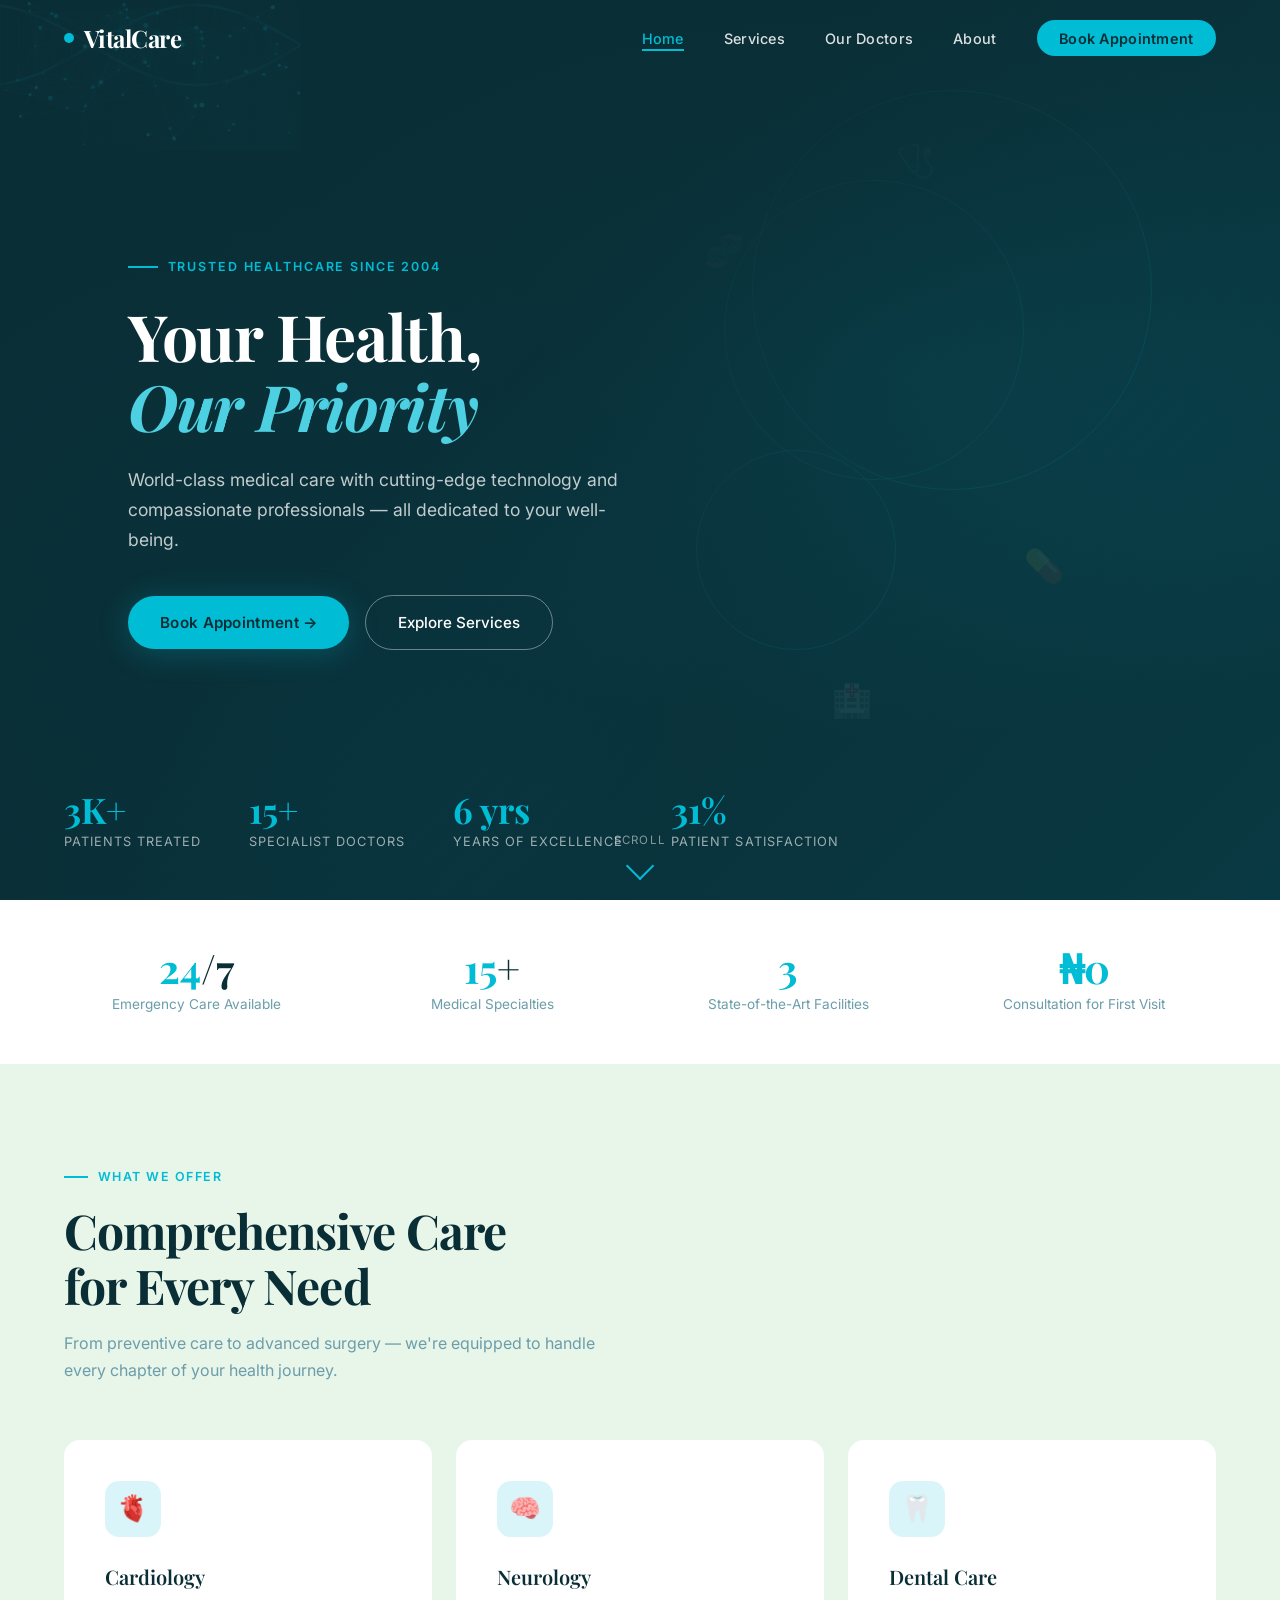
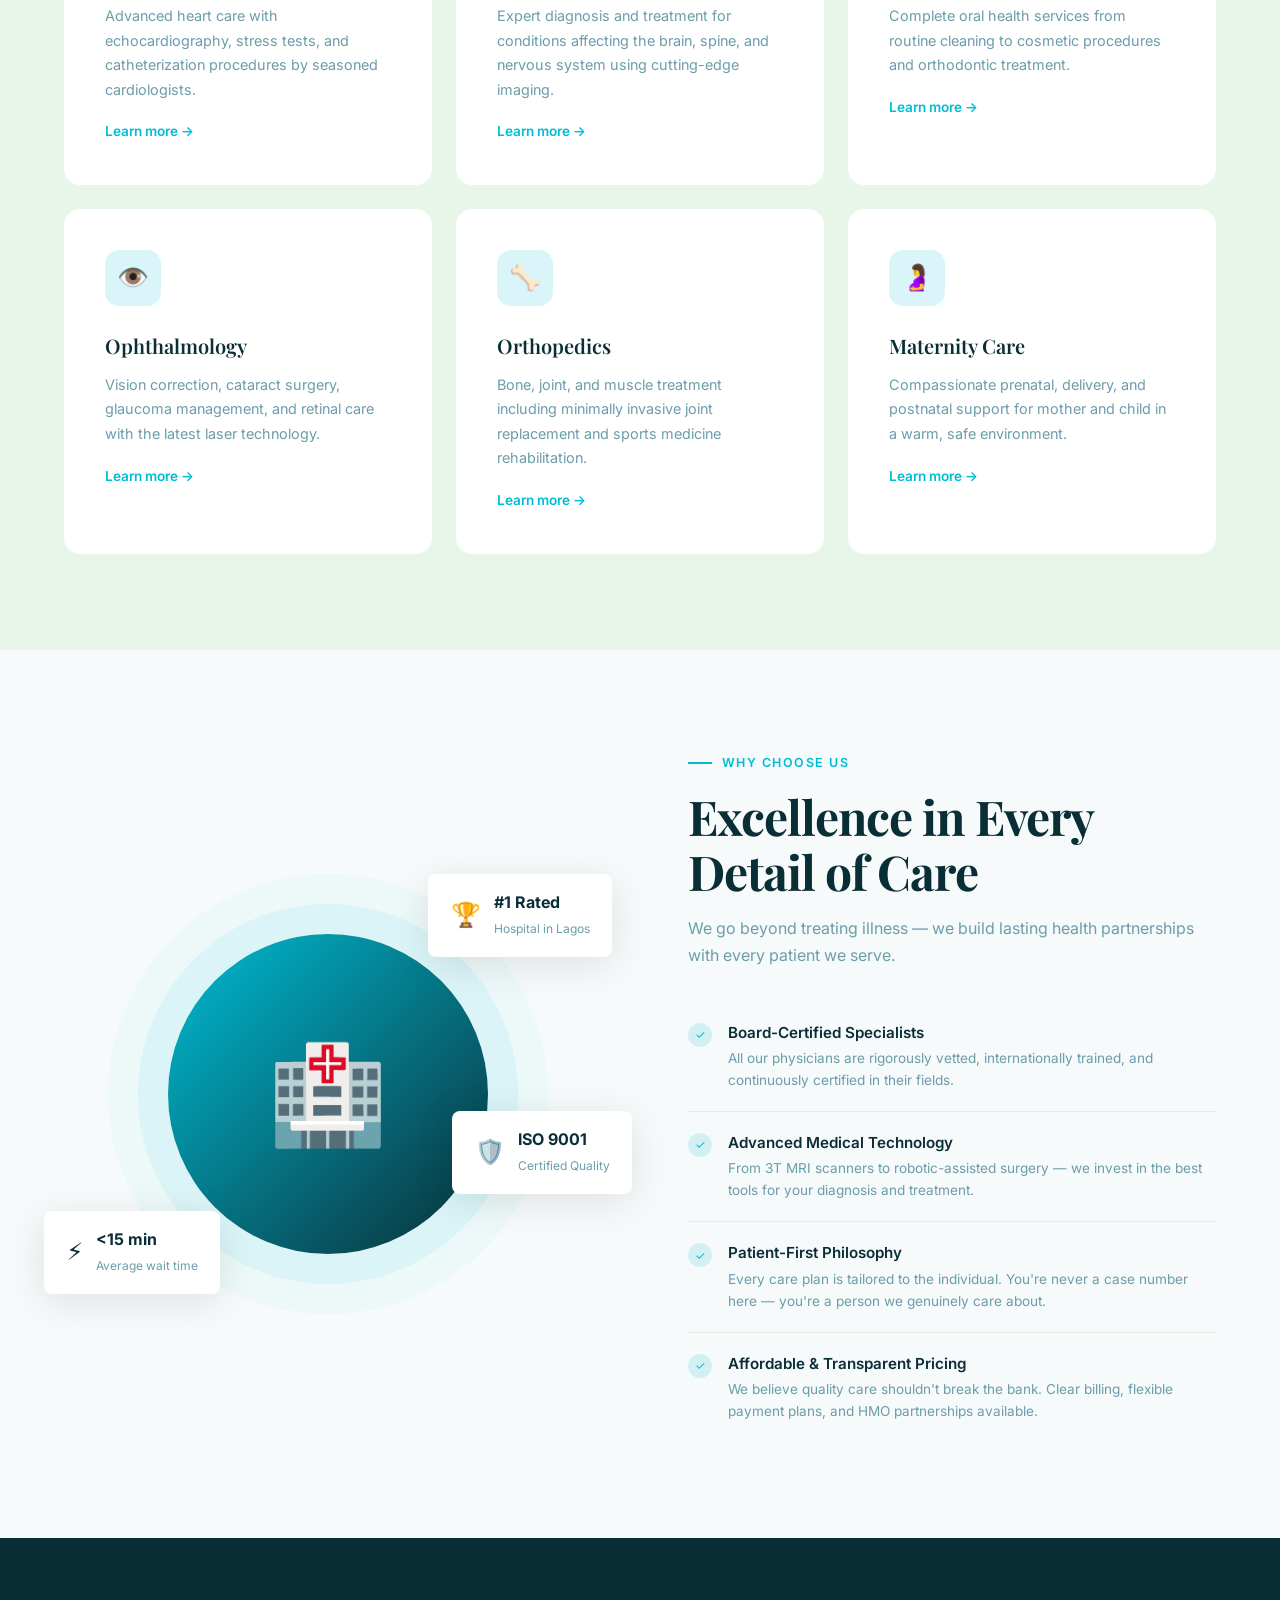
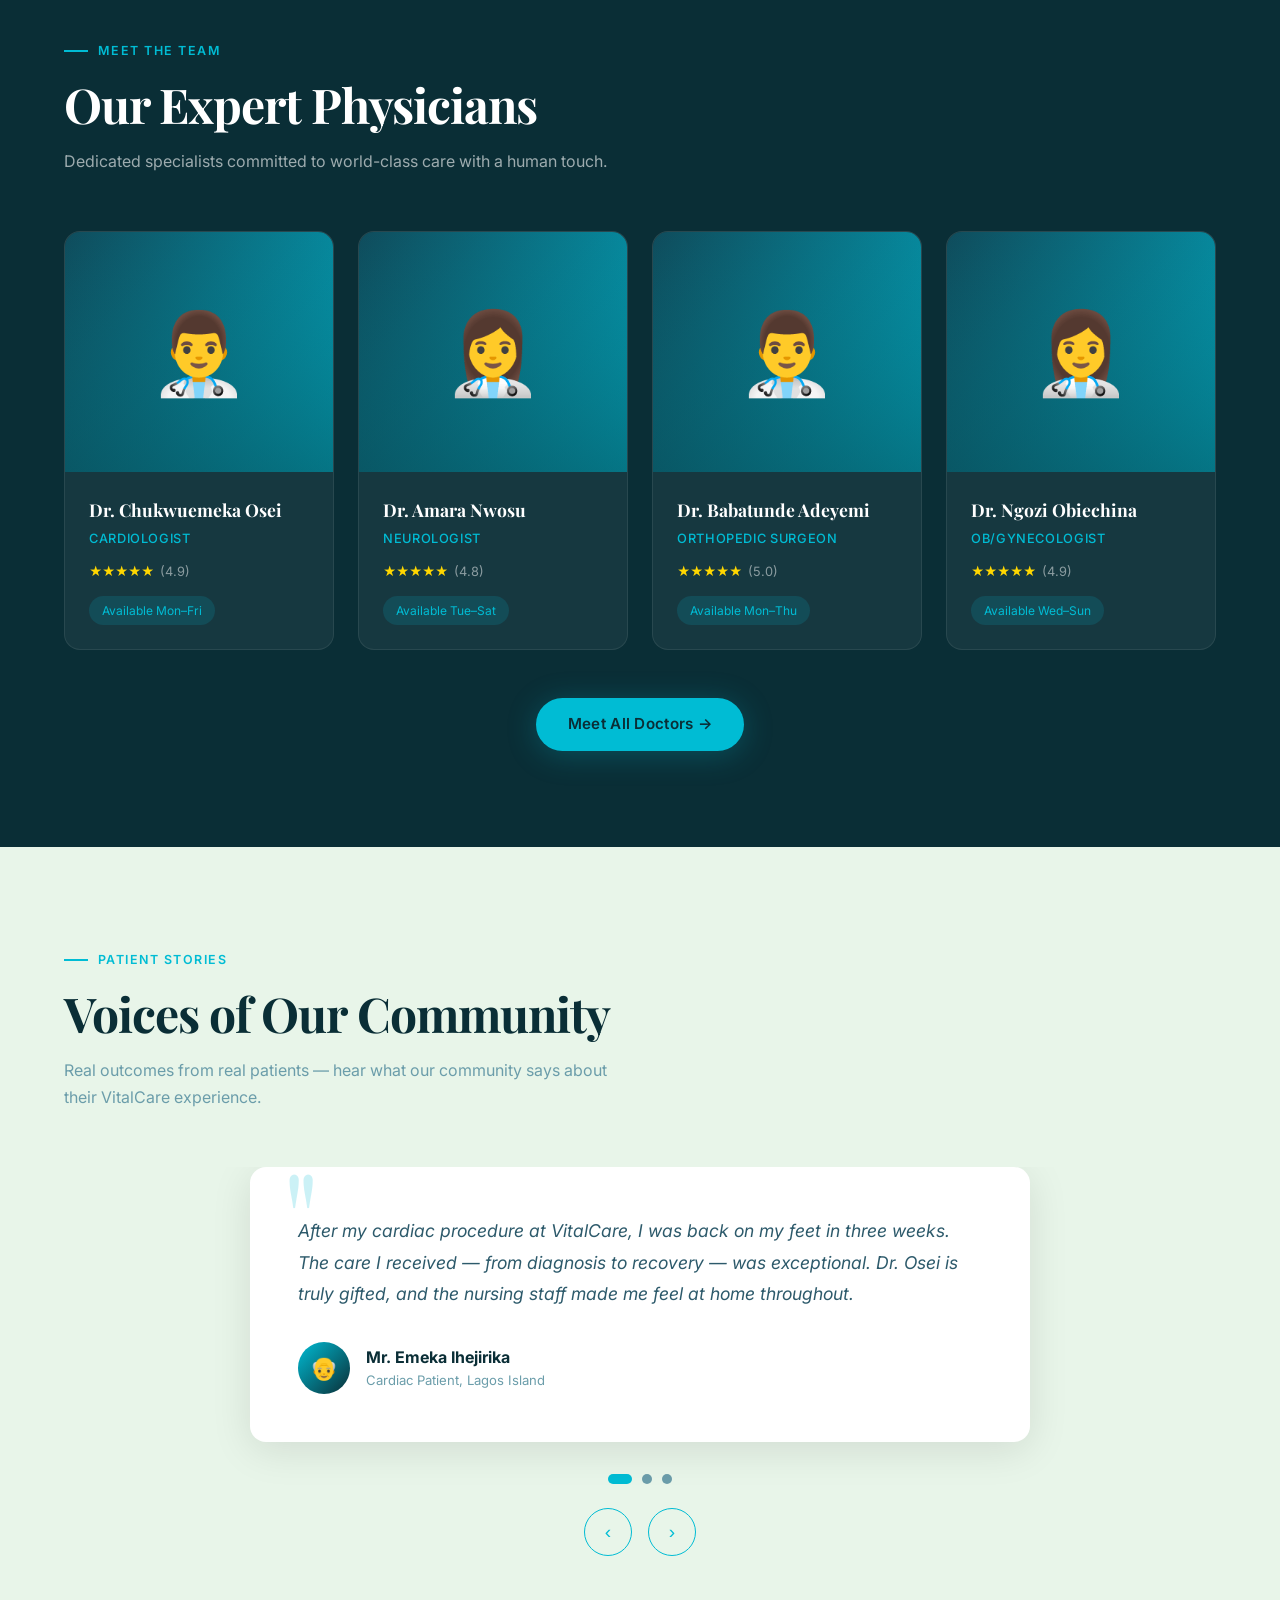
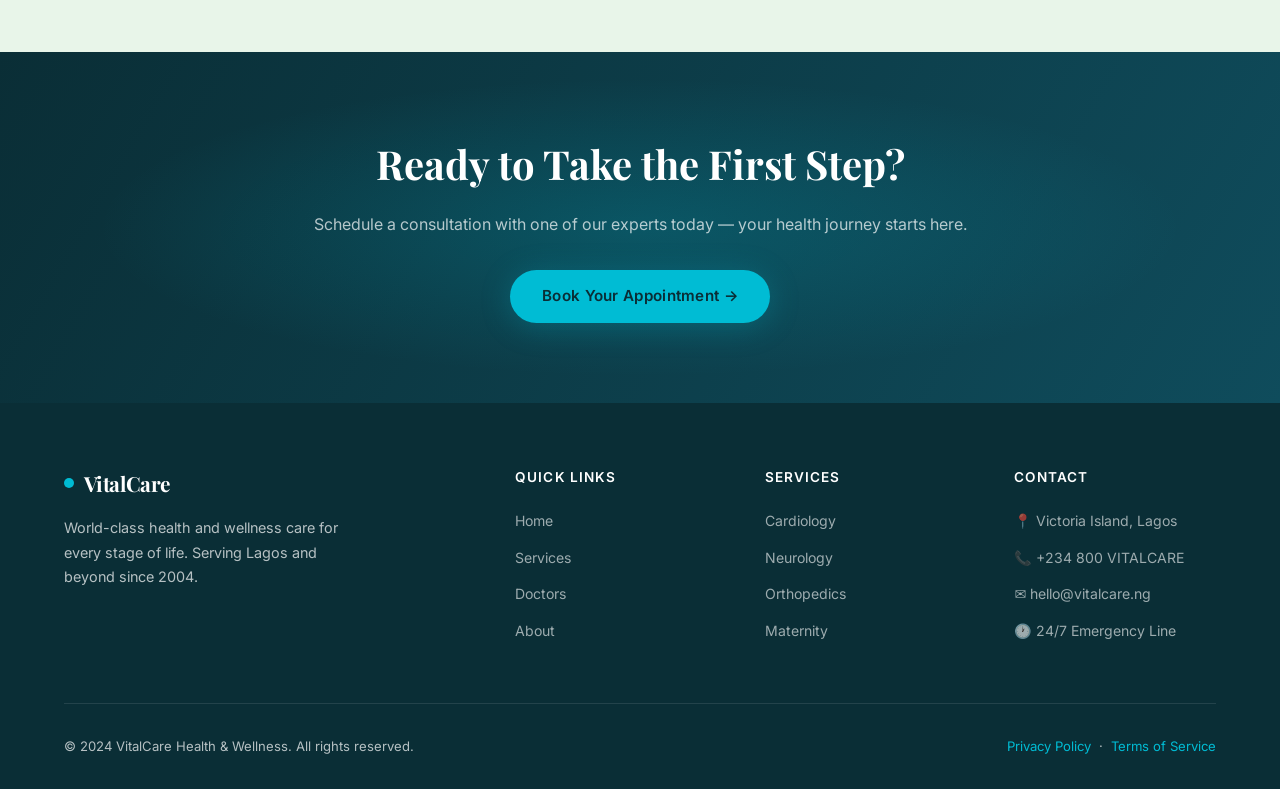
==== index.html @ c677e7d7 "updated files" ====
<!DOCTYPE html>
<html lang="en">
<head>
  <meta charset="UTF-8" />
  <meta name="viewport" content="width=device-width, initial-scale=1.0" />
  <title>VitalCare Health & Wellness — Modern Healthcare</title>
  <link rel="stylesheet" href="style.css" />
  <style>
    /* Extra inline animations */
    @keyframes ecgDraw {
      0%   { stroke-dashoffset: 3000; }
      100% { stroke-dashoffset: -3000; }
    }
    .ecg-path {
      fill: none; stroke: #00BCD4; stroke-width: 2.5;
      stroke-dasharray: 3000; stroke-dashoffset: 3000;
      animation: ecgDraw 4s linear infinite;
      filter: drop-shadow(0 0 6px #00BCD4);
    }
    /* Floating medical icons */
    .float-icon {
      position: absolute; font-size: 2rem; opacity: 0.12;
      animation: floatIcon var(--dur, 8s) ease-in-out infinite var(--delay, 0s);
    }
    @keyframes floatIcon {
      0%,100% { transform: translateY(0) rotate(0deg); }
      50%      { transform: translateY(-20px) rotate(10deg); }
    }
    /* Hero video-like morphing bg */
    .hero-morph {
      position: absolute; inset: 0; z-index: 0;
      background: radial-gradient(ellipse 80% 60% at 70% 40%, rgba(0,188,212,0.18) 0%, transparent 70%),
                  radial-gradient(ellipse 60% 80% at 20% 70%, rgba(0,76,94,0.6) 0%, transparent 60%);
      animation: morphShift 12s ease-in-out infinite alternate;
    }
    @keyframes morphShift {
      0%   { background-position: 70% 40%, 20% 70%; opacity: 0.8; }
      50%  { background-position: 60% 55%, 30% 60%; opacity: 1; }
      100% { background-position: 75% 35%, 15% 75%; opacity: 0.9; }
    }
    /* Ripple rings */
    .ripple-ring {
      position: absolute; border-radius: 50%;
      border: 1px solid rgba(0,188,212,0.2);
      animation: rippleExpand var(--dur, 4s) ease-out infinite var(--delay, 0s);
    }
    @keyframes rippleExpand {
      0%   { transform: scale(0.5); opacity: 0.8; }
      100% { transform: scale(2.5); opacity: 0; }
    }

    /* Page-specific hero bg for subpages */
    .subpage-hero {
      background: linear-gradient(135deg, var(--deep-teal) 0%, var(--teal-mid) 100%);
      padding: 10rem 4rem 5rem; position: relative; overflow: hidden;
    }
    .subpage-hero::after {
      content: ''; position: absolute; inset: 0;
      background: radial-gradient(ellipse 60% 80% at 80% 50%, rgba(0,188,212,0.15), transparent);
    }
    .subpage-hero h1 {
      font-family: var(--font-display); font-size: clamp(2rem,4vw,3.5rem);
      color: white; font-weight: 700; position: relative; z-index: 1;
    }
    .subpage-hero p {
      color: rgba(255,255,255,0.65); font-size: 1.1rem;
      max-width: 500px; margin-top: 1rem; position: relative; z-index: 1;
    }
    .breadcrumb {
      display: flex; align-items: center; gap: 0.5rem;
      font-size: 0.82rem; color: rgba(255,255,255,0.5);
      margin-bottom: 1.5rem; position: relative; z-index: 1;
    }
    .breadcrumb a { color: var(--cyan); text-decoration: none; }
    .breadcrumb span { color: rgba(255,255,255,0.3); }

    /* Stats band */
    .stats-band {
      background: white; padding: 3rem 4rem;
      display: grid; grid-template-columns: repeat(4,1fr);
      gap: 2rem; box-shadow: 0 4px 30px rgba(0,0,0,0.07);
    }
    .stat-box { text-align: center; }
    .stat-box .num {
      font-family: var(--font-display); font-size: 2.5rem;
      font-weight: 700; color: var(--deep-teal); line-height: 1;
    }
    .stat-box .num span { color: var(--cyan); }
    .stat-box p { font-size: 0.85rem; color: var(--text-light); margin-top: 0.4rem; }

    /* CTA Banner */
    .cta-banner {
      background: linear-gradient(120deg, var(--deep-teal) 0%, var(--teal-mid) 100%);
      padding: 5rem 4rem; text-align: center; position: relative; overflow: hidden;
    }
    .cta-banner::before {
      content: ''; position: absolute; inset: 0;
      background: radial-gradient(ellipse at center, rgba(0,188,212,0.2), transparent 60%);
    }
    .cta-banner h2 {
      font-family: var(--font-display); font-size: 2.5rem;
      color: white; margin-bottom: 1rem; position: relative; z-index: 1;
    }
    .cta-banner p {
      color: rgba(255,255,255,0.7); margin-bottom: 2rem; position: relative; z-index: 1;
    }

    @media (max-width: 768px) {
      .stats-band { grid-template-columns: 1fr 1fr; padding: 2rem 1.5rem; }
      .subpage-hero { padding: 8rem 1.5rem 3rem; }
      .cta-banner { padding: 3.5rem 1.5rem; }
    }
  </style>
</head>
<body>

<!-- LOADING SCREEN -->
<div class="loading-overlay" id="loader">
  <div class="nav-logo" style="font-size:2rem">
    <div class="logo-dot"></div> VitalCare
  </div>
  <div class="loading-bar"><div class="loading-bar-fill"></div></div>
</div>

<!-- ─── NAVIGATION ─── -->
<nav id="mainNav">
  <a href="#" class="nav-logo" data-page="home">
    <div class="logo-dot"></div>
    VitalCare
  </a>
  <ul class="nav-links" id="navLinks">
    <li><a href="#" data-page="home" class="active">Home</a></li>
    <li><a href="#" data-page="services">Services</a></li>
    <li><a href="#" data-page="doctors">Our Doctors</a></li>
    <li><a href="#" data-page="about">About</a></li>
    <li><a href="#" data-page="contact" class="nav-cta">Book Appointment</a></li>
  </ul>
  <div class="hamburger" id="hamburger">
    <span></span><span></span><span></span>
  </div>
</nav>

<!-- ═══════════════════════════════════════════════
     HOME PAGE
═══════════════════════════════════════════════ -->
<div id="home" class="page active">

  <!-- HERO with animated canvas -->
  <section class="hero">
    <div class="hero-morph"></div>
    <canvas id="heroCanvas" class="hero-canvas"></canvas>
    <div class="hero-overlay"></div>

    <!-- Floating icons -->
    <div class="float-icon" style="top:15%;left:70%;--dur:9s;--delay:0s">🩺</div>
    <div class="float-icon" style="top:60%;left:80%;--dur:11s;--delay:2s">💊</div>
    <div class="float-icon" style="top:25%;left:55%;--dur:7s;--delay:1s">🧬</div>
    <div class="float-icon" style="top:75%;left:65%;--dur:10s;--delay:3s">🏥</div>

    <!-- Ripple rings behind hero -->
    <div class="ripple-ring" style="width:300px;height:300px;top:20%;right:20%;--dur:5s;--delay:0s"></div>
    <div class="ripple-ring" style="width:200px;height:200px;top:50%;right:30%;--dur:6s;--delay:1.5s"></div>
    <div class="ripple-ring" style="width:400px;height:400px;top:10%;right:10%;--dur:8s;--delay:3s"></div>

    <div class="hero-content">
      <div class="hero-eyebrow">Trusted Healthcare Since 2004</div>
      <h1 class="hero-title">
        Your Health,<br><em>Our Priority</em>
      </h1>
      <p class="hero-subtitle">
        World-class medical care with cutting-edge technology and compassionate professionals — all dedicated to your well-being.
      </p>
      <div class="hero-actions">
        <a href="#" class="btn-primary" data-page="contact">
          Book Appointment →
        </a>
        <a href="#" class="btn-ghost" data-page="services">
          Explore Services
        </a>
      </div>
    </div>

    <!-- ECG heartbeat line -->
    <div class="ecg-container">
      <svg id="ecgSvg" class="ecg-svg" viewBox="0 0 1200 120" preserveAspectRatio="none">
        <path class="ecg-path" d="
          M0,60 L80,60 L90,60 L95,50 L100,90 L106,0 L112,75 L118,60 L200,60
          L280,60 L290,60 L295,50 L300,90 L306,0 L312,75 L318,60 L400,60
          L480,60 L490,60 L495,50 L500,90 L506,0 L512,75 L518,60 L600,60
          L680,60 L690,60 L695,50 L700,90 L706,0 L712,75 L718,60 L800,60
          L880,60 L890,60 L895,50 L900,90 L906,0 L912,75 L918,60 L1000,60
          L1080,60 L1090,60 L1095,50 L1100,90 L1106,0 L1112,75 L1118,60 L1200,60
        "/>
      </svg>
    </div>

    <!-- Stats -->
    <div class="hero-stats">
      <div class="stat-item">
        <div class="stat-number"><span data-count="12" data-suffix="K+">0</span></div>
        <div class="stat-label">Patients Treated</div>
      </div>
      <div class="stat-item">
        <div class="stat-number"><span data-count="48" data-suffix="+">0</span></div>
        <div class="stat-label">Specialist Doctors</div>
      </div>
      <div class="stat-item">
        <div class="stat-number"><span data-count="20" data-suffix=" yrs">0</span></div>
        <div class="stat-label">Years of Excellence</div>
      </div>
      <div class="stat-item">
        <div class="stat-number"><span data-count="98" data-suffix="%">0</span></div>
        <div class="stat-label">Patient Satisfaction</div>
      </div>
    </div>

    <div class="scroll-hint">
      <span>Scroll</span>
      <div class="arrow"></div>
    </div>
  </section>

  <!-- STATS BAND -->
  <div class="stats-band">
    <div class="stat-box fade-up">
      <div class="num"><span>24</span>/7</div>
      <p>Emergency Care Available</p>
    </div>
    <div class="stat-box fade-up stagger-1">
      <div class="num"><span>15</span>+</div>
      <p>Medical Specialties</p>
    </div>
    <div class="stat-box fade-up stagger-2">
      <div class="num"><span>3</span></div>
      <p>State-of-the-Art Facilities</p>
    </div>
    <div class="stat-box fade-up stagger-3">
      <div class="num"><span>₦0</span></div>
      <p>Consultation for First Visit</p>
    </div>
  </div>

  <!-- SERVICES PREVIEW -->
  <section class="services-bg">
    <div class="section-tag">What We Offer</div>
    <h2 class="section-title fade-up">Comprehensive Care<br>for Every Need</h2>
    <p class="section-sub fade-up stagger-1">From preventive care to advanced surgery — we're equipped to handle every chapter of your health journey.</p>
    <div class="services-grid">
      <div class="service-card fade-up stagger-1">
        <div class="service-icon">🫀</div>
        <h3>Cardiology</h3>
        <p>Advanced heart care with echocardiography, stress tests, and catheterization procedures by seasoned cardiologists.</p>
        <a href="#" class="service-link" data-page="services">Learn more →</a>
      </div>
      <div class="service-card fade-up stagger-2">
        <div class="service-icon">🧠</div>
        <h3>Neurology</h3>
        <p>Expert diagnosis and treatment for conditions affecting the brain, spine, and nervous system using cutting-edge imaging.</p>
        <a href="#" class="service-link" data-page="services">Learn more →</a>
      </div>
      <div class="service-card fade-up stagger-3">
        <div class="service-icon">🦷</div>
        <h3>Dental Care</h3>
        <p>Complete oral health services from routine cleaning to cosmetic procedures and orthodontic treatment.</p>
        <a href="#" class="service-link" data-page="services">Learn more →</a>
      </div>
      <div class="service-card fade-up stagger-1">
        <div class="service-icon">👁️</div>
        <h3>Ophthalmology</h3>
        <p>Vision correction, cataract surgery, glaucoma management, and retinal care with the latest laser technology.</p>
        <a href="#" class="service-link" data-page="services">Learn more →</a>
      </div>
      <div class="service-card fade-up stagger-2">
        <div class="service-icon">🦴</div>
        <h3>Orthopedics</h3>
        <p>Bone, joint, and muscle treatment including minimally invasive joint replacement and sports medicine rehabilitation.</p>
        <a href="#" class="service-link" data-page="services">Learn more →</a>
      </div>
      <div class="service-card fade-up stagger-3">
        <div class="service-icon">🤰</div>
        <h3>Maternity Care</h3>
        <p>Compassionate prenatal, delivery, and postnatal support for mother and child in a warm, safe environment.</p>
        <a href="#" class="service-link" data-page="services">Learn more →</a>
      </div>
    </div>
  </section>

  <!-- WHY US -->
  <section>
    <div class="why-grid">
      <div class="why-visual fade-left">
        <div class="why-circle">🏥</div>
        <div class="why-badge b1">
          <div class="badge-icon">🏆</div>
          <div class="badge-text">
            <strong>#1 Rated</strong>
            <span>Hospital in Lagos</span>
          </div>
        </div>
        <div class="why-badge b2">
          <div class="badge-icon">⚡</div>
          <div class="badge-text">
            <strong>&lt;15 min</strong>
            <span>Average wait time</span>
          </div>
        </div>
        <div class="why-badge b3">
          <div class="badge-icon">🛡️</div>
          <div class="badge-text">
            <strong>ISO 9001</strong>
            <span>Certified Quality</span>
          </div>
        </div>
      </div>
      <div>
        <div class="section-tag">Why Choose Us</div>
        <h2 class="section-title fade-up">Excellence in Every<br>Detail of Care</h2>
        <p class="section-sub fade-up">We go beyond treating illness — we build lasting health partnerships with every patient we serve.</p>
        <ul class="why-list">
          <li>
            <div class="check">✓</div>
            <div>
              <h4>Board-Certified Specialists</h4>
              <p>All our physicians are rigorously vetted, internationally trained, and continuously certified in their fields.</p>
            </div>
          </li>
          <li>
            <div class="check">✓</div>
            <div>
              <h4>Advanced Medical Technology</h4>
              <p>From 3T MRI scanners to robotic-assisted surgery — we invest in the best tools for your diagnosis and treatment.</p>
            </div>
          </li>
          <li>
            <div class="check">✓</div>
            <div>
              <h4>Patient-First Philosophy</h4>
              <p>Every care plan is tailored to the individual. You're never a case number here — you're a person we genuinely care about.</p>
            </div>
          </li>
          <li>
            <div class="check">✓</div>
            <div>
              <h4>Affordable & Transparent Pricing</h4>
              <p>We believe quality care shouldn't break the bank. Clear billing, flexible payment plans, and HMO partnerships available.</p>
            </div>
          </li>
        </ul>
      </div>
    </div>
  </section>

  <!-- DOCTORS PREVIEW -->
  <section class="doctors-bg">
    <div class="section-tag" style="color:var(--cyan)">Meet the Team</div>
    <h2 class="section-title" style="color:white">Our Expert Physicians</h2>
    <p class="section-sub">Dedicated specialists committed to world-class care with a human touch.</p>
    <div class="doctors-grid">
      <div class="doctor-card fade-up stagger-1">
        <div class="doctor-img"><div class="doctor-img-inner">👨‍⚕️</div></div>
        <div class="doctor-info">
          <h3>Dr. Chukwuemeka Osei</h3>
          <div class="specialty">Cardiologist</div>
          <div class="rating"><span class="stars">★★★★★</span> (4.9)</div>
          <div class="availability">Available Mon–Fri</div>
        </div>
      </div>
      <div class="doctor-card fade-up stagger-2">
        <div class="doctor-img"><div class="doctor-img-inner">👩‍⚕️</div></div>
        <div class="doctor-info">
          <h3>Dr. Amara Nwosu</h3>
          <div class="specialty">Neurologist</div>
          <div class="rating"><span class="stars">★★★★★</span> (4.8)</div>
          <div class="availability">Available Tue–Sat</div>
        </div>
      </div>
      <div class="doctor-card fade-up stagger-3">
        <div class="doctor-img"><div class="doctor-img-inner">👨‍⚕️</div></div>
        <div class="doctor-info">
          <h3>Dr. Babatunde Adeyemi</h3>
          <div class="specialty">Orthopedic Surgeon</div>
          <div class="rating"><span class="stars">★★★★★</span> (5.0)</div>
          <div class="availability">Available Mon–Thu</div>
        </div>
      </div>
      <div class="doctor-card fade-up stagger-4">
        <div class="doctor-img"><div class="doctor-img-inner">👩‍⚕️</div></div>
        <div class="doctor-info">
          <h3>Dr. Ngozi Obiechina</h3>
          <div class="specialty">OB/Gynecologist</div>
          <div class="rating"><span class="stars">★★★★★</span> (4.9)</div>
          <div class="availability">Available Wed–Sun</div>
        </div>
      </div>
    </div>
    <div style="text-align:center;margin-top:3rem">
      <a href="#" class="btn-primary" data-page="doctors">Meet All Doctors →</a>
    </div>
  </section>

  <!-- TESTIMONIALS -->
  <section class="testimonials-bg">
    <div class="section-tag">Patient Stories</div>
    <h2 class="section-title fade-up">Voices of Our Community</h2>
    <p class="section-sub fade-up stagger-1">Real outcomes from real patients — hear what our community says about their VitalCare experience.</p>
    <div class="testimonials-slider">
      <div class="testimonials-track">
        <div class="testimonial-slide">
          <div class="testimonial-inner">
            <p class="testimonial-text">After my cardiac procedure at VitalCare, I was back on my feet in three weeks. The care I received — from diagnosis to recovery — was exceptional. Dr. Osei is truly gifted, and the nursing staff made me feel at home throughout.</p>
            <div class="testimonial-author">
              <div class="author-avatar">👴</div>
              <div>
                <div class="author-name">Mr. Emeka Ihejirika</div>
                <div class="author-role">Cardiac Patient, Lagos Island</div>
              </div>
            </div>
          </div>
        </div>
        <div class="testimonial-slide">
          <div class="testimonial-inner">
            <p class="testimonial-text">I gave birth to my twins here and the maternity ward exceeded every expectation. The doctors were attentive, the facility spotless, and they walked with me through every anxiety. I cannot recommend VitalCare enough.</p>
            <div class="testimonial-author">
              <div class="author-avatar">👩</div>
              <div>
                <div class="author-name">Mrs. Aisha Mohammed</div>
                <div class="author-role">Maternity Patient, Abuja</div>
              </div>
            </div>
          </div>
        </div>
        <div class="testimonial-slide">
          <div class="testimonial-inner">
            <p class="testimonial-text">My knee replacement surgery was seamless. Within six months I was hiking again — something I hadn't done in years. The physiotherapy team at VitalCare is incredible. They push you, believe in you, and celebrate with you.</p>
            <div class="testimonial-author">
              <div class="author-avatar">🧑</div>
              <div>
                <div class="author-name">Mr. Tunde Fashola</div>
                <div class="author-role">Orthopedic Patient, Victoria Island</div>
              </div>
            </div>
          </div>
        </div>
      </div>
      <div class="slider-dots">
        <div class="dot active" data-i="0"></div>
        <div class="dot" data-i="1"></div>
        <div class="dot" data-i="2"></div>
      </div>
      <div class="slider-arrows">
        <button class="arrow-btn prev-btn" aria-label="Previous">‹</button>
        <button class="arrow-btn next-btn" aria-label="Next">›</button>
      </div>
    </div>
  </section>

  <!-- CTA BANNER -->
  <div class="cta-banner">
    <h2 class="fade-up">Ready to Take the First Step?</h2>
    <p class="fade-up stagger-1">Schedule a consultation with one of our experts today — your health journey starts here.</p>
    <a href="#" class="btn-primary" data-page="contact" style="position:relative;z-index:1">
      Book Your Appointment →
    </a>
  </div>

  <footer>
    <div class="footer-grid">
      <div class="footer-brand">
        <div class="nav-logo" style="font-size:1.3rem">
          <div class="logo-dot"></div> VitalCare
        </div>
        <p>World-class health and wellness care for every stage of life. Serving Lagos and beyond since 2004.</p>
      </div>
      <div class="footer-col">
        <h4>Quick Links</h4>
        <ul>
          <li><a href="#" data-page="home">Home</a></li>
          <li><a href="#" data-page="services">Services</a></li>
          <li><a href="#" data-page="doctors">Doctors</a></li>
          <li><a href="#" data-page="about">About</a></li>
        </ul>
      </div>
      <div class="footer-col">
        <h4>Services</h4>
        <ul>
          <li><a href="#">Cardiology</a></li>
          <li><a href="#">Neurology</a></li>
          <li><a href="#">Orthopedics</a></li>
          <li><a href="#">Maternity</a></li>
        </ul>
      </div>
      <div class="footer-col">
        <h4>Contact</h4>
        <ul>
          <li><a href="#">📍 Victoria Island, Lagos</a></li>
          <li><a href="#">📞 +234 800 VITALCARE</a></li>
          <li><a href="#">✉️ hello@vitalcare.ng</a></li>
          <li><a href="#">🕐 24/7 Emergency Line</a></li>
        </ul>
      </div>
    </div>
    <div class="footer-bottom">
      <span>© 2024 VitalCare Health & Wellness. All rights reserved.</span>
      <div>
        <a href="#">Privacy Policy</a> &nbsp;·&nbsp;
        <a href="#">Terms of Service</a>
      </div>
    </div>
  </footer>
</div>


<!-- ═══════════════════════════════════════════════
     SERVICES PAGE
═══════════════════════════════════════════════ -->
<div id="services" class="page">
  <div class="subpage-hero">
    <div class="breadcrumb">
      <a href="#" data-page="home">Home</a> <span>›</span> Services
    </div>
    <h1>Our Medical Services</h1>
    <p>A comprehensive suite of specialist healthcare services, delivered with precision, compassion, and cutting-edge technology.</p>
  </div>

  <section>
    <div class="section-tag">All Specialties</div>
    <h2 class="section-title fade-up">Care Across Every<br>Medical Discipline</h2>
    <div class="services-grid" style="margin-top:3rem">
      <div class="service-card fade-up stagger-1">
        <div class="service-icon">🫀</div>
        <h3>Cardiology</h3>
        <p>Comprehensive heart care including echocardiography, catheterization, arrhythmia management, and cardiac rehabilitation. Our cardiologists use the latest imaging to catch problems early.</p>
        <a href="#" class="service-link" data-page="contact">Book Appointment →</a>
      </div>
      <div class="service-card fade-up stagger-2">
        <div class="service-icon">🧠</div>
        <h3>Neurology</h3>
        <p>Expert diagnosis and treatment for stroke, epilepsy, migraines, Parkinson's, multiple sclerosis, and other brain and nervous system conditions using state-of-the-art MRI.</p>
        <a href="#" class="service-link" data-page="contact">Book Appointment →</a>
      </div>
      <div class="service-card fade-up stagger-3">
        <div class="service-icon">🦴</div>
        <h3>Orthopedics</h3>
        <p>From sports injuries and fracture repair to minimally invasive joint replacements — our orthopedic surgeons will get you moving again with precision and care.</p>
        <a href="#" class="service-link" data-page="contact">Book Appointment →</a>
      </div>
      <div class="service-card fade-up stagger-1">
        <div class="service-icon">🤰</div>
        <h3>Maternity & Women's Health</h3>
        <p>Prenatal monitoring, high-risk pregnancy management, delivery suites, and postnatal care in a warm, nurturing environment with dedicated midwives and OB specialists.</p>
        <a href="#" class="service-link" data-page="contact">Book Appointment →</a>
      </div>
      <div class="service-card fade-up stagger-2">
        <div class="service-icon">🦷</div>
        <h3>Dental & Oral Health</h3>
        <p>General dentistry, root canals, teeth whitening, implants, braces, and full cosmetic dentistry using digital X-rays and gentle modern techniques.</p>
        <a href="#" class="service-link" data-page="contact">Book Appointment →</a>
      </div>
      <div class="service-card fade-up stagger-3">
        <div class="service-icon">👁️</div>
        <h3>Ophthalmology</h3>
        <p>LASIK vision correction, cataract removal, diabetic eye care, glaucoma treatment, and pediatric eye services with experienced ophthalmologists.</p>
        <a href="#" class="service-link" data-page="contact">Book Appointment →</a>
      </div>
      <div class="service-card fade-up stagger-1">
        <div class="service-icon">🩸</div>
        <h3>Haematology</h3>
        <p>Diagnosis and management of blood disorders including anemia, sickle cell disease, clotting disorders, and hematologic cancers with personalized care plans.</p>
        <a href="#" class="service-link" data-page="contact">Book Appointment →</a>
      </div>
      <div class="service-card fade-up stagger-2">
        <div class="service-icon">🧫</div>
        <h3>Oncology</h3>
        <p>Comprehensive cancer screening, diagnosis, chemotherapy, radiation therapy, and survivorship programs — we walk beside you every step of your cancer journey.</p>
        <a href="#" class="service-link" data-page="contact">Book Appointment →</a>
      </div>
      <div class="service-card fade-up stagger-3">
        <div class="service-icon">🏃</div>
        <h3>Physiotherapy & Rehab</h3>
        <p>Evidence-based physical therapy, post-surgical rehabilitation, sports recovery, stroke rehabilitation, and pain management programs designed for real results.</p>
        <a href="#" class="service-link" data-page="contact">Book Appointment →</a>
      </div>
    </div>
  </section>

  <div class="cta-banner">
    <h2>Not Sure Which Specialist?</h2>
    <p>Book a general consultation and our intake team will direct you to the right expert.</p>
    <a href="#" class="btn-primary" data-page="contact" style="position:relative;z-index:1">Start Here →</a>
  </div>

  <footer>
    <div class="footer-grid">
      <div class="footer-brand">
        <div class="nav-logo" style="font-size:1.3rem"><div class="logo-dot"></div> VitalCare</div>
        <p>World-class health and wellness care for every stage of life.</p>
      </div>
      <div class="footer-col"><h4>Quick Links</h4><ul>
        <li><a href="#" data-page="home">Home</a></li><li><a href="#" data-page="services">Services</a></li>
        <li><a href="#" data-page="doctors">Doctors</a></li><li><a href="#" data-page="about">About</a></li>
      </ul></div>
      <div class="footer-col"><h4>Emergency</h4><ul>
        <li><a href="#">📞 +234 800 EMERGENCY</a></li>
        <li><a href="#">🕐 24/7 Available</a></li>
      </ul></div>
      <div class="footer-col"><h4>Location</h4><ul>
        <li><a href="#">📍 Victoria Island, Lagos</a></li>
        <li><a href="#">📍 Wuse II, Abuja</a></li>
      </ul></div>
    </div>
    <div class="footer-bottom">
      <span>© 2024 VitalCare Health & Wellness.</span>
      <a href="#" data-page="contact">Book an Appointment</a>
    </div>
  </footer>
</div>


<!-- ═══════════════════════════════════════════════
     DOCTORS PAGE
═══════════════════════════════════════════════ -->
<div id="doctors" class="page">
  <div class="subpage-hero">
    <div class="breadcrumb"><a href="#" data-page="home">Home</a> <span>›</span> Our Doctors</div>
    <h1>Meet Our Physicians</h1>
    <p>Internationally trained, locally committed. Our team of specialists brings decades of combined expertise to your care.</p>
  </div>

  <section>
    <div class="section-tag">Our Medical Team</div>
    <h2 class="section-title fade-up">Expertise You Can Trust</h2>
    <div class="team-page-grid">
      <div class="team-card-lg fade-up stagger-1">
        <div class="team-avatar-lg">👨‍⚕️</div>
        <div class="team-info-lg">
          <h3>Dr. Chukwuemeka Osei</h3>
          <div class="spec">Cardiologist · 18 yrs exp.</div>
          <p>Trained at Johns Hopkins and the Lagos University Teaching Hospital. Specialises in interventional cardiology and heart failure management.</p>
          <div class="social-links">
            <a class="social-link" href="#">in</a>
            <a class="social-link" href="#">✉</a>
            <a class="social-link" href="#" data-page="contact">📅</a>
          </div>
        </div>
      </div>
      <div class="team-card-lg fade-up stagger-2">
        <div class="team-avatar-lg" style="background:linear-gradient(135deg,#0F4C5C,#FF6B6B)">👩‍⚕️</div>
        <div class="team-info-lg">
          <h3>Dr. Amara Nwosu</h3>
          <div class="spec">Neurologist · 14 yrs exp.</div>
          <p>A Fellow of the West African College of Physicians with advanced training in epilepsy and stroke management from the UK.</p>
          <div class="social-links">
            <a class="social-link" href="#">in</a>
            <a class="social-link" href="#">✉</a>
            <a class="social-link" href="#" data-page="contact">📅</a>
          </div>
        </div>
      </div>
      <div class="team-card-lg fade-up stagger-3">
        <div class="team-avatar-lg" style="background:linear-gradient(135deg,#1a6b4a,#00BCD4)">👨‍⚕️</div>
        <div class="team-info-lg">
          <h3>Dr. Babatunde Adeyemi</h3>
          <div class="spec">Orthopedic Surgeon · 22 yrs exp.</div>
          <p>Pioneer of minimally invasive joint replacement surgery in Nigeria. Board-certified by the Nigerian Orthopedic Association.</p>
          <div class="social-links">
            <a class="social-link" href="#">in</a>
            <a class="social-link" href="#">✉</a>
            <a class="social-link" href="#" data-page="contact">📅</a>
          </div>
        </div>
      </div>
      <div class="team-card-lg fade-up stagger-1">
        <div class="team-avatar-lg" style="background:linear-gradient(135deg,#4a0080,#FF6B6B)">👩‍⚕️</div>
        <div class="team-info-lg">
          <h3>Dr. Ngozi Obiechina</h3>
          <div class="spec">OB/Gynecologist · 16 yrs exp.</div>
          <p>Award-winning maternal-fetal medicine specialist with expertise in high-risk pregnancies and reproductive endocrinology.</p>
          <div class="social-links">
            <a class="social-link" href="#">in</a>
            <a class="social-link" href="#">✉</a>
            <a class="social-link" href="#" data-page="contact">📅</a>
          </div>
        </div>
      </div>
      <div class="team-card-lg fade-up stagger-2">
        <div class="team-avatar-lg" style="background:linear-gradient(135deg,#2d5a6b,#4DD0E1)">👨‍⚕️</div>
        <div class="team-info-lg">
          <h3>Dr. Ifeanyi Eze</h3>
          <div class="spec">Oncologist · 12 yrs exp.</div>
          <p>Clinical oncologist specialising in breast and colorectal cancers, with research published in the Lancet Oncology journal.</p>
          <div class="social-links">
            <a class="social-link" href="#">in</a>
            <a class="social-link" href="#">✉</a>
            <a class="social-link" href="#" data-page="contact">📅</a>
          </div>
        </div>
      </div>
      <div class="team-card-lg fade-up stagger-3">
        <div class="team-avatar-lg" style="background:linear-gradient(135deg,#5c2000,#FFD700)">👩‍⚕️</div>
        <div class="team-info-lg">
          <h3>Dr. Kemi Adesanya</h3>
          <div class="spec">Ophthalmologist · 11 yrs exp.</div>
          <p>LASIK and cataract surgery specialist with over 4,000 successful procedures and training from Moorfields Eye Hospital, London.</p>
          <div class="social-links">
            <a class="social-link" href="#">in</a>
            <a class="social-link" href="#">✉</a>
            <a class="social-link" href="#" data-page="contact">📅</a>
          </div>
        </div>
      </div>
    </div>
  </section>

  <div class="cta-banner">
    <h2>Book a Consultation Today</h2>
    <p>Select your preferred doctor and schedule your appointment in minutes.</p>
    <a href="#" class="btn-primary" data-page="contact" style="position:relative;z-index:1">Schedule Now →</a>
  </div>

  <footer>
    <div class="footer-grid">
      <div class="footer-brand">
        <div class="nav-logo" style="font-size:1.3rem"><div class="logo-dot"></div> VitalCare</div>
        <p>World-class health and wellness care for every stage of life.</p>
      </div>
      <div class="footer-col"><h4>Quick Links</h4><ul>
        <li><a href="#" data-page="home">Home</a></li><li><a href="#" data-page="services">Services</a></li>
        <li><a href="#" data-page="doctors">Doctors</a></li><li><a href="#" data-page="about">About</a></li>
      </ul></div>
      <div class="footer-col"><h4>Contact</h4><ul>
        <li><a href="#">📞 +234 800 VITALCARE</a></li>
        <li><a href="#">✉️ hello@vitalcare.ng</a></li>
      </ul></div>
      <div class="footer-col"><h4>Hours</h4><ul>
        <li><a href="#">Mon–Fri: 7AM–10PM</a></li>
        <li><a href="#">Sat–Sun: 8AM–6PM</a></li>
        <li><a href="#">Emergency: 24/7</a></li>
      </ul></div>
    </div>
    <div class="footer-bottom">
      <span>© 2024 VitalCare Health & Wellness.</span>
      <a href="#" data-page="contact">Book an Appointment</a>
    </div>
  </footer>
</div>


<!-- ═══════════════════════════════════════════════
     ABOUT PAGE
═══════════════════════════════════════════════ -->
<div id="about" class="page">
  <div class="subpage-hero">
    <div class="breadcrumb"><a href="#" data-page="home">Home</a> <span>›</span> About Us</div>
    <h1>About VitalCare</h1>
    <p>Two decades of healing, innovation, and unwavering commitment to the communities we serve.</p>
  </div>

  <section>
    <div class="about-split">
      <div class="about-visual-stack fade-left">
        <div class="about-img-main">🏥</div>
        <div class="about-img-accent">❤️</div>
        <div class="about-year-badge">
          <strong>2004</strong>
          <span>Founded</span>
        </div>
      </div>
      <div class="about-text">
        <div class="section-tag">Our Story</div>
        <h2 class="section-title">More Than a Hospital —<br>A Health Community</h2>
        <p>VitalCare was founded in 2004 by a small group of physicians who shared a simple but powerful belief: every Nigerian deserves world-class healthcare, regardless of their background or income level.</p>
        <p>What started as a 20-bed clinic in Surulere has grown into a network of three full-service hospitals across Lagos and Abuja, serving over 12,000 patients annually with more than 48 specialist consultants.</p>
        <p>We've pioneered minimally invasive surgery in Nigeria, established the first dedicated stroke unit in private healthcare in Lagos, and launched free annual screening camps that have reached over 50,000 underserved Nigerians.</p>
        <div class="values-grid">
          <div class="value-item fade-up stagger-1">
            <strong>🎯 Our Mission</strong>
            <span>To deliver compassionate, evidence-based healthcare that transforms lives.</span>
          </div>
          <div class="value-item fade-up stagger-2">
            <strong>👁 Our Vision</strong>
            <span>A Nigeria where quality healthcare is the norm, not the privilege.</span>
          </div>
          <div class="value-item fade-up stagger-3">
            <strong>🛡 Integrity</strong>
            <span>Transparent, honest practice in everything we do.</span>
          </div>
          <div class="value-item fade-up stagger-4">
            <strong>🌱 Innovation</strong>
            <span>Continuously adopting the latest medical advances for better outcomes.</span>
          </div>
        </div>
      </div>
    </div>
  </section>

  <div class="stats-band">
    <div class="stat-box fade-up"><div class="num"><span>3</span></div><p>Hospital Locations</p></div>
    <div class="stat-box fade-up stagger-1"><div class="num"><span>48</span>+</div><p>Specialist Consultants</p></div>
    <div class="stat-box fade-up stagger-2"><div class="num"><span>50K</span>+</div><p>Free Screenings Done</p></div>
    <div class="stat-box fade-up stagger-3"><div class="num"><span>20</span></div><p>Years of Service</p></div>
  </div>

  <section class="services-bg">
    <div class="section-tag">Our Facilities</div>
    <h2 class="section-title fade-up">Built for Excellence</h2>
    <div class="services-grid">
      <div class="service-card fade-up stagger-1">
        <div class="service-icon">🔬</div>
        <h3>Advanced Diagnostics</h3>
        <p>Our in-house laboratory and imaging centre offers 3T MRI, 128-slice CT, digital X-ray, and same-day results for most tests.</p>
      </div>
      <div class="service-card fade-up stagger-2">
        <div class="service-icon">⚕️</div>
        <h3>Surgical Theatres</h3>
        <p>Six laminar-flow theatres including a robotic surgery suite, equipped for minimally invasive procedures across all specialties.</p>
      </div>
      <div class="service-card fade-up stagger-3">
        <div class="service-icon">🛏️</div>
        <h3>Patient Wards</h3>
        <p>Private, semi-private, and standard wards designed for comfort and recovery, with 24-hour nursing care and en-suite facilities.</p>
      </div>
    </div>
  </section>

  <div class="cta-banner">
    <h2>Join the VitalCare Family</h2>
    <p>Whether as a patient or a medical professional — we welcome you.</p>
    <a href="#" class="btn-primary" data-page="contact" style="position:relative;z-index:1">Get in Touch →</a>
  </div>

  <footer>
    <div class="footer-grid">
      <div class="footer-brand">
        <div class="nav-logo" style="font-size:1.3rem"><div class="logo-dot"></div> VitalCare</div>
        <p>World-class health and wellness care for every stage of life.</p>
      </div>
      <div class="footer-col"><h4>Navigate</h4><ul>
        <li><a href="#" data-page="home">Home</a></li><li><a href="#" data-page="services">Services</a></li>
        <li><a href="#" data-page="doctors">Doctors</a></li><li><a href="#" data-page="contact">Contact</a></li>
      </ul></div>
      <div class="footer-col"><h4>Contact</h4><ul>
        <li><a href="#">📞 +234 800 VITALCARE</a></li>
        <li><a href="#">✉️ hello@vitalcare.ng</a></li>
      </ul></div>
      <div class="footer-col"><h4>Socials</h4><ul>
        <li><a href="#">Instagram</a></li>
        <li><a href="#">LinkedIn</a></li>
        <li><a href="#">Twitter/X</a></li>
      </ul></div>
    </div>
    <div class="footer-bottom">
      <span>© 2024 VitalCare Health & Wellness.</span>
      <a href="#">Privacy Policy</a>
    </div>
  </footer>
</div>


<!-- ═══════════════════════════════════════════════
     CONTACT / BOOKING PAGE
═══════════════════════════════════════════════ -->
<div id="contact" class="page">
  <div class="subpage-hero">
    <div class="breadcrumb"><a href="#" data-page="home">Home</a> <span>›</span> Book Appointment</div>
    <h1>Book an Appointment</h1>
    <p>Fill out the form and our team will confirm your slot within 30 minutes. Walk-ins are also always welcome.</p>
  </div>

  <section>
    <div class="booking-grid">
      <div class="booking-info">
        <div class="section-tag">Get In Touch</div>
        <h3 class="fade-up" style="font-family:var(--font-display);font-size:1.6rem;margin-bottom:1.5rem">We're Here When<br>You Need Us</h3>

        <div class="contact-item fade-up stagger-1">
          <div class="contact-icon">📍</div>
          <div>
            <div class="contact-label">Main Hospital</div>
            <div class="contact-value">14 Ozumba Mbadiwe Avenue,<br>Victoria Island, Lagos</div>
          </div>
        </div>
        <div class="contact-item fade-up stagger-2">
          <div class="contact-icon">📞</div>
          <div>
            <div class="contact-label">Phone</div>
            <div class="contact-value">+234 800 VITALCARE<br>+234 01 740 0000</div>
          </div>
        </div>
        <div class="contact-item fade-up stagger-3">
          <div class="contact-icon">✉️</div>
          <div>
            <div class="contact-label">Email</div>
            <div class="contact-value">appointments@vitalcare.ng</div>
          </div>
        </div>
        <div class="contact-item fade-up stagger-4">
          <div class="contact-icon">🕐</div>
          <div>
            <div class="contact-label">Hours</div>
            <div class="contact-value">Mon–Fri: 7AM–10PM<br>Sat–Sun: 8AM–6PM<br>Emergency: 24 / 7</div>
          </div>
        </div>

        <div style="margin-top:2rem;padding:1.5rem;background:var(--sage);border-radius:var(--radius);border-left:4px solid var(--cyan)" class="fade-up">
          <strong style="color:var(--deep-teal);display:block;margin-bottom:0.5rem">🚑 Medical Emergency?</strong>
          <span style="font-size:0.9rem;color:var(--text-mid)">Please call our 24/7 emergency line immediately: <strong>+234 800 911 0000</strong></span>
        </div>
      </div>

      <div class="booking-form fade-up stagger-2">
        <h3 style="font-family:var(--font-display);font-size:1.3rem;margin-bottom:1.5rem;color:var(--text-dark)">Schedule Your Visit</h3>
        <form id="bookingForm">
          <div class="form-row">
            <div class="form-group">
              <label>First Name</label>
              <input type="text" placeholder="Emeka" required />
            </div>
            <div class="form-group">
              <label>Last Name</label>
              <input type="text" placeholder="Okafor" required />
            </div>
          </div>
          <div class="form-row">
            <div class="form-group">
              <label>Phone Number</label>
              <input type="tel" placeholder="+234 800 000 0000" required />
            </div>
            <div class="form-group">
              <label>Email Address</label>
              <input type="email" placeholder="you@email.com" />
            </div>
          </div>
          <div class="form-group">
            <label>Select Department</label>
            <select required>
              <option value="">Choose a specialty...</option>
              <option>Cardiology</option>
              <option>Neurology</option>
              <option>Orthopedics</option>
              <option>Maternity & Women's Health</option>
              <option>Dental Care</option>
              <option>Ophthalmology</option>
              <option>Oncology</option>
              <option>General Consultation</option>
              <option>Physiotherapy & Rehab</option>
            </select>
          </div>
          <div class="form-row">
            <div class="form-group">
              <label>Preferred Date</label>
              <input type="date" required />
            </div>
            <div class="form-group">
              <label>Preferred Time</label>
              <select>
                <option>8:00 AM</option><option>9:00 AM</option>
                <option>10:00 AM</option><option>11:00 AM</option>
                <option>12:00 PM</option><option>2:00 PM</option>
                <option>3:00 PM</option><option>4:00 PM</option>
                <option>5:00 PM</option>
              </select>
            </div>
          </div>
          <div class="form-group">
            <label>Briefly Describe Your Concern (Optional)</label>
            <textarea placeholder="Tell us a little about your symptoms or the reason for your visit..."></textarea>
          </div>
          <button type="submit" class="form-submit">Confirm My Appointment →</button>
        </form>
        <div class="form-success">
          <div class="success-icon">✅</div>
          <h3 style="color:var(--deep-teal);font-family:var(--font-display)">Appointment Requested!</h3>
          <p style="color:var(--text-light);margin-top:0.5rem">Our team will call you within 30 minutes to confirm your slot.</p>
        </div>
      </div>
    </div>
  </section>

  <footer>
    <div class="footer-grid">
      <div class="footer-brand">
        <div class="nav-logo" style="font-size:1.3rem"><div class="logo-dot"></div> VitalCare</div>
        <p>World-class health and wellness care for every stage of life.</p>
      </div>
      <div class="footer-col"><h4>Navigate</h4><ul>
        <li><a href="#" data-page="home">Home</a></li><li><a href="#" data-page="services">Services</a></li>
        <li><a href="#" data-page="doctors">Doctors</a></li><li><a href="#" data-page="about">About</a></li>
      </ul></div>
      <div class="footer-col"><h4>Contact</h4><ul>
        <li><a href="#">📞 +234 800 VITALCARE</a></li>
        <li><a href="#">✉️ hello@vitalcare.ng</a></li>
      </ul></div>
      <div class="footer-col"><h4>Emergency</h4><ul>
        <li><a href="#" style="color:var(--coral)">🚑 +234 800 911 0000</a></li>
        <li><a href="#">Available 24/7</a></li>
      </ul></div>
    </div>
    <div class="footer-bottom">
      <span>© 2024 VitalCare Health & Wellness.</span>
      <a href="#">Privacy Policy</a>
    </div>
  </footer>
</div>

<script src="main.js"></script>
<script>
  // Additional inline: connect form submit
  document.getElementById('bookingForm')?.addEventListener('submit', function(e) {
    e.preventDefault();
    this.style.display = 'none';
    document.querySelector('.form-success').style.display = 'block';
    setTimeout(() => {
      this.style.display = 'block';
      document.querySelector('.form-success').style.display = 'none';
      this.reset();
    }, 4000);
  });

  // Nav links re-bind (for footer links etc)
  document.querySelectorAll('[data-page]').forEach(el => {
    el.addEventListener('click', function(e) {
      e.preventDefault();
      const pageId = this.dataset.page;
      document.querySelectorAll('.page').forEach(p => p.classList.remove('active'));
      document.querySelectorAll('.nav-links a').forEach(a => a.classList.remove('active'));
      const page = document.getElementById(pageId);
      if (page) { page.classList.add('active'); page.classList.add('page-enter'); }
      const navLink = document.querySelector(`.nav-links a[data-page="${pageId}"]`);
      if (navLink) navLink.classList.add('active');
      window.scrollTo({ top: 0, behavior: 'smooth' });
      document.querySelector('.nav-links')?.classList.remove('open');
      document.querySelector('.hamburger')?.classList.remove('open');
      setTimeout(() => {
        document.querySelectorAll('.fade-up, .fade-left, .why-list li').forEach(el => {
          const obs = new IntersectionObserver((entries) => {
            entries.forEach(e => { if (e.isIntersecting) { e.target.classList.add('visible'); obs.unobserve(e.target); }});
          }, { threshold: 0.1 });
          obs.observe(el);
        });
      }, 120);
    });
  });

  // Slider dots — re-grab
  document.querySelectorAll('.dot').forEach((d, i) => {
    d.addEventListener('click', () => {
      document.querySelector('.testimonials-track').style.transform = `translateX(-${i * 100}%)`;
      document.querySelectorAll('.dot').forEach((x, j) => x.classList.toggle('active', j === i));
    });
  });
</script>
</body>
</html>
---- style.css ----
@import url('https://fonts.googleapis.com/css2?family=Playfair+Display:ital,wght@0,400;0,600;0,700;1,400&family=Inter:wght@300;400;500;600&display=swap');

:root {
  --deep-teal: #0A2E36;
  --teal-mid: #0F4C5C;
  --cyan: #00BCD4;
  --cyan-light: #4DD0E1;
  --cyan-glow: rgba(0,188,212,0.15);
  --coral: #FF6B6B;
  --sage: #E8F5E9;
  --sage-dark: #A8D5A2;
  --white: #F7FAFA;
  --pure-white: #ffffff;
  --text-dark: #0A2E36;
  --text-mid: #2d5a6b;
  --text-light: #6b9daa;
  --font-display: 'Playfair Display', Georgia, serif;
  --font-body: 'Inter', system-ui, sans-serif;
  --radius: 16px;
  --radius-sm: 8px;
  --shadow: 0 8px 40px rgba(0,0,0,0.10);
  --shadow-cyan: 0 4px 30px rgba(0,188,212,0.25);
  --transition: 0.4s cubic-bezier(0.16, 1, 0.3, 1);
}

*, *::before, *::after { box-sizing: border-box; margin: 0; padding: 0; }

html { scroll-behavior: smooth; font-size: 16px; }

body {
  font-family: var(--font-body);
  background: var(--white);
  color: var(--text-dark);
  overflow-x: hidden;
  line-height: 1.6;
}

/* ─── SCROLLBAR ─── */
::-webkit-scrollbar { width: 6px; }
::-webkit-scrollbar-track { background: var(--sage); }
::-webkit-scrollbar-thumb { background: var(--cyan); border-radius: 3px; }

/* ─── NAV ─── */
nav {
  position: fixed; top: 0; left: 0; right: 0; z-index: 1000;
  display: flex; align-items: center; justify-content: space-between;
  padding: 1.2rem 4rem;
  transition: var(--transition);
}
nav.scrolled {
  background: rgba(10,46,54,0.96);
  backdrop-filter: blur(20px);
  box-shadow: 0 2px 30px rgba(0,0,0,0.2);
  padding: 0.9rem 4rem;
}
.nav-logo {
  display: flex; align-items: center; gap: 0.6rem;
  font-family: var(--font-display); font-size: 1.5rem; font-weight: 700;
  color: var(--pure-white); text-decoration: none; letter-spacing: -0.02em;
}
.nav-logo .logo-dot {
  width: 10px; height: 10px;
  background: var(--cyan); border-radius: 50%;
  animation: pulse-dot 2s ease-in-out infinite;
}
@keyframes pulse-dot {
  0%,100% { box-shadow: 0 0 0 0 rgba(0,188,212,0.7); }
  50% { box-shadow: 0 0 0 8px rgba(0,188,212,0); }
}
.nav-links {
  display: flex; gap: 2.5rem; list-style: none;
}
.nav-links a {
  color: rgba(255,255,255,0.85); text-decoration: none;
  font-size: 0.9rem; font-weight: 500; letter-spacing: 0.02em;
  transition: color 0.3s; position: relative;
}
.nav-links a::after {
  content: ''; position: absolute; bottom: -4px; left: 0; right: 0;
  height: 2px; background: var(--cyan); transform: scaleX(0);
  transition: transform 0.3s;
}
.nav-links a:hover, .nav-links a.active { color: var(--cyan); }
.nav-links a:hover::after, .nav-links a.active::after { transform: scaleX(1); }
.nav-cta {
  background: var(--cyan); color: var(--deep-teal) !important;
  padding: 0.6rem 1.4rem; border-radius: 50px;
  font-weight: 600 !important;
  transition: var(--transition) !important;
}
.nav-cta:hover { background: var(--coral) !important; color: white !important; transform: translateY(-1px); }
.nav-cta::after { display: none !important; }

/* ─── HAMBURGER ─── */
.hamburger { display: none; flex-direction: column; gap: 5px; cursor: pointer; padding: 4px; }
.hamburger span { width: 24px; height: 2px; background: white; transition: var(--transition); border-radius: 2px; }
.hamburger.open span:nth-child(1) { transform: rotate(45deg) translate(5px, 5px); }
.hamburger.open span:nth-child(2) { opacity: 0; }
.hamburger.open span:nth-child(3) { transform: rotate(-45deg) translate(5px, -5px); }

/* ─── HERO ─── */
.hero {
  position: relative; width: 100%; height: 100vh; min-height: 700px;
  background: var(--deep-teal); overflow: hidden;
  display: flex; align-items: center;
}
.hero-canvas { position: absolute; inset: 0; z-index: 1; }
.hero-overlay {
  position: absolute; inset: 0; z-index: 2;
  background: linear-gradient(135deg, rgba(10,46,54,0.85) 40%, rgba(0,188,212,0.08) 100%);
}
.hero-content {
  position: relative; z-index: 3; padding: 0 4rem;
  max-width: 700px;
}
.hero-eyebrow {
  display: inline-flex; align-items: center; gap: 0.6rem;
  font-size: 0.78rem; font-weight: 600; letter-spacing: 0.15em;
  text-transform: uppercase; color: var(--cyan);
  margin-bottom: 1.5rem;
}
.hero-eyebrow::before {
  content: ''; width: 30px; height: 2px; background: var(--cyan);
}
.hero-title {
  font-family: var(--font-display);
  font-size: clamp(2.8rem, 5vw, 5rem);
  font-weight: 700; color: var(--pure-white);
  line-height: 1.1; margin-bottom: 1.5rem;
  letter-spacing: -0.02em;
}
.hero-title em {
  font-style: italic; color: var(--cyan-light);
}
.hero-subtitle {
  font-size: 1.1rem; color: rgba(255,255,255,0.75);
  max-width: 500px; line-height: 1.7; margin-bottom: 2.5rem;
}
.hero-actions { display: flex; gap: 1rem; flex-wrap: wrap; align-items: center; }
.btn-primary {
  display: inline-flex; align-items: center; gap: 0.5rem;
  background: var(--cyan); color: var(--deep-teal);
  padding: 0.9rem 2rem; border-radius: 50px;
  font-weight: 600; font-size: 0.95rem; text-decoration: none;
  transition: var(--transition); letter-spacing: 0.02em;
  box-shadow: var(--shadow-cyan);
}
.btn-primary:hover { background: var(--coral); color: white; transform: translateY(-3px); box-shadow: 0 8px 30px rgba(255,107,107,0.4); }
.btn-ghost {
  display: inline-flex; align-items: center; gap: 0.5rem;
  border: 1.5px solid rgba(255,255,255,0.4); color: white;
  padding: 0.9rem 2rem; border-radius: 50px;
  font-weight: 500; font-size: 0.95rem; text-decoration: none;
  transition: var(--transition);
}
.btn-ghost:hover { border-color: var(--cyan); color: var(--cyan); transform: translateY(-3px); }

.hero-stats {
  position: absolute; bottom: 3rem; left: 4rem; right: 4rem; z-index: 3;
  display: flex; gap: 3rem;
}
.stat-item { }
.stat-number {
  font-family: var(--font-display); font-size: 2.2rem; font-weight: 700;
  color: var(--pure-white); line-height: 1;
}
.stat-number span { color: var(--cyan); }
.stat-label { font-size: 0.8rem; color: rgba(255,255,255,0.6); margin-top: 0.3rem; text-transform: uppercase; letter-spacing: 0.08em; }

/* ECG line */
.ecg-container {
  position: absolute; bottom: 10rem; right: 0; z-index: 2;
  width: 50%; height: 120px; overflow: hidden; opacity: 0.6;
}
.ecg-svg { width: 200%; height: 100%; }

/* ─── SCROLL INDICATOR ─── */
.scroll-hint {
  position: absolute; bottom: 1.5rem; left: 50%; transform: translateX(-50%);
  z-index: 3; display: flex; flex-direction: column; align-items: center; gap: 0.4rem;
  color: rgba(255,255,255,0.5); font-size: 0.72rem; letter-spacing: 0.1em; text-transform: uppercase;
  animation: float-up 2s ease-in-out infinite;
}
.scroll-hint .arrow { width: 20px; height: 20px; border-right: 2px solid var(--cyan); border-bottom: 2px solid var(--cyan); transform: rotate(45deg); animation: scroll-arrow 1.5s ease-in-out infinite; }
@keyframes float-up { 0%,100% { transform: translateX(-50%) translateY(0); } 50% { transform: translateX(-50%) translateY(-5px); } }
@keyframes scroll-arrow { 0% { opacity: 0.3; } 50% { opacity: 1; } 100% { opacity: 0.3; } }

/* ─── SECTIONS ─── */
.page { display: none; }
.page.active { display: block; }

section { padding: 6rem 4rem; }
.section-tag {
  display: inline-flex; align-items: center; gap: 0.6rem;
  font-size: 0.78rem; font-weight: 600; letter-spacing: 0.12em;
  text-transform: uppercase; color: var(--cyan); margin-bottom: 1rem;
}
.section-tag::before { content: ''; width: 24px; height: 2px; background: var(--cyan); }
.section-title {
  font-family: var(--font-display); font-size: clamp(2rem, 4vw, 3rem);
  font-weight: 700; color: var(--text-dark); line-height: 1.15; margin-bottom: 1rem;
  letter-spacing: -0.02em;
}
.section-sub { font-size: 1rem; color: var(--text-light); max-width: 550px; line-height: 1.7; }

/* ─── SERVICES ─── */
.services-bg { background: var(--sage); }
.services-grid {
  display: grid; grid-template-columns: repeat(3, 1fr);
  gap: 1.5rem; margin-top: 3.5rem;
}
.service-card {
  background: var(--pure-white); border-radius: var(--radius);
  padding: 2.5rem; position: relative; overflow: hidden;
  transition: var(--transition); cursor: pointer;
  border: 1.5px solid transparent;
}
.service-card:hover {
  transform: translateY(-8px); border-color: var(--cyan);
  box-shadow: var(--shadow-cyan);
}
.service-card::before {
  content: ''; position: absolute; top: 0; left: 0; right: 0; height: 4px;
  background: linear-gradient(90deg, var(--cyan), var(--coral));
  transform: scaleX(0); transform-origin: left; transition: var(--transition);
}
.service-card:hover::before { transform: scaleX(1); }
.service-icon {
  width: 56px; height: 56px; background: var(--cyan-glow);
  border-radius: 14px; display: flex; align-items: center; justify-content: center;
  font-size: 1.6rem; margin-bottom: 1.5rem; transition: var(--transition);
}
.service-card:hover .service-icon { background: var(--cyan); }
.service-card h3 {
  font-family: var(--font-display); font-size: 1.25rem; font-weight: 600;
  color: var(--text-dark); margin-bottom: 0.7rem;
}
.service-card p { font-size: 0.9rem; color: var(--text-light); line-height: 1.7; }
.service-link {
  display: inline-flex; align-items: center; gap: 0.4rem;
  margin-top: 1.2rem; color: var(--cyan); font-size: 0.85rem; font-weight: 600;
  text-decoration: none; transition: gap 0.3s;
}
.service-link:hover { gap: 0.7rem; }

/* ─── WHY US ─── */
.why-grid { display: grid; grid-template-columns: 1fr 1fr; gap: 6rem; align-items: center; }
.why-visual {
  position: relative; height: 520px;
  display: flex; align-items: center; justify-content: center;
}
.why-circle {
  width: 320px; height: 320px; border-radius: 50%;
  background: linear-gradient(135deg, var(--cyan) 0%, var(--deep-teal) 100%);
  display: flex; align-items: center; justify-content: center;
  font-size: 6rem; position: relative;
  box-shadow: 0 0 0 30px rgba(0,188,212,0.08), 0 0 0 60px rgba(0,188,212,0.04);
  animation: breathe 4s ease-in-out infinite;
}
@keyframes breathe {
  0%,100% { box-shadow: 0 0 0 30px rgba(0,188,212,0.08), 0 0 0 60px rgba(0,188,212,0.04); }
  50% { box-shadow: 0 0 0 40px rgba(0,188,212,0.12), 0 0 0 80px rgba(0,188,212,0.06); }
}
.why-badge {
  position: absolute; background: white; border-radius: var(--radius-sm);
  padding: 1rem 1.4rem; box-shadow: var(--shadow);
  display: flex; align-items: center; gap: 0.8rem;
}
.why-badge.b1 { top: 40px; right: -20px; }
.why-badge.b2 { bottom: 60px; left: -20px; }
.why-badge.b3 { bottom: 160px; right: -40px; }
.badge-icon { font-size: 1.5rem; }
.badge-text strong { display: block; font-size: 1rem; font-weight: 700; color: var(--text-dark); }
.badge-text span { font-size: 0.75rem; color: var(--text-light); }
.why-list { list-style: none; margin-top: 2rem; }
.why-list li {
  display: flex; align-items: flex-start; gap: 1rem;
  padding: 1.2rem 0; border-bottom: 1px solid rgba(0,0,0,0.06);
  opacity: 0; transform: translateX(20px); transition: var(--transition);
}
.why-list li.visible { opacity: 1; transform: none; }
.why-list li:last-child { border-bottom: none; }
.check { width: 24px; height: 24px; background: var(--cyan-glow); border-radius: 50%; display: flex; align-items: center; justify-content: center; color: var(--cyan); font-size: 0.75rem; flex-shrink: 0; margin-top: 2px; }
.why-list h4 { font-weight: 600; color: var(--text-dark); font-size: 0.95rem; margin-bottom: 0.2rem; }
.why-list p { font-size: 0.85rem; color: var(--text-light); line-height: 1.6; }

/* ─── DOCTORS ─── */
.doctors-bg { background: var(--deep-teal); }
.doctors-bg .section-title { color: white; }
.doctors-bg .section-sub { color: rgba(255,255,255,0.6); }
.doctors-grid {
  display: grid; grid-template-columns: repeat(4, 1fr);
  gap: 1.5rem; margin-top: 3.5rem;
}
.doctor-card {
  background: rgba(255,255,255,0.05); border-radius: var(--radius);
  overflow: hidden; transition: var(--transition); border: 1px solid rgba(255,255,255,0.08);
  cursor: pointer;
}
.doctor-card:hover { transform: translateY(-8px); background: rgba(255,255,255,0.10); border-color: var(--cyan); }
.doctor-img {
  width: 100%; height: 240px; object-fit: cover;
  background: linear-gradient(135deg, var(--teal-mid), var(--cyan));
  display: flex; align-items: center; justify-content: center;
  font-size: 5rem; position: relative; overflow: hidden;
}
.doctor-img-inner { position: relative; z-index: 1; }
.doctor-img::after {
  content: ''; position: absolute; inset: 0;
  background: linear-gradient(to top, rgba(10,46,54,0.5), transparent);
}
.doctor-info { padding: 1.5rem; }
.doctor-info h3 { font-family: var(--font-display); font-size: 1.1rem; color: white; margin-bottom: 0.3rem; }
.doctor-info .specialty { font-size: 0.8rem; color: var(--cyan); font-weight: 500; text-transform: uppercase; letter-spacing: 0.05em; margin-bottom: 0.8rem; }
.doctor-info .rating { display: flex; align-items: center; gap: 0.4rem; color: rgba(255,255,255,0.5); font-size: 0.8rem; }
.stars { color: #FFD700; }
.doctor-info .availability { display: inline-block; background: rgba(0,188,212,0.15); color: var(--cyan); font-size: 0.75rem; padding: 0.3rem 0.8rem; border-radius: 50px; margin-top: 0.8rem; }

/* ─── TESTIMONIALS ─── */
.testimonials-bg { background: var(--sage); }
.testimonials-slider { position: relative; margin-top: 3.5rem; overflow: hidden; }
.testimonials-track { display: flex; transition: transform 0.6s cubic-bezier(0.16,1,0.3,1); }
.testimonial-slide { min-width: 100%; padding: 0 0.5rem; }
.testimonial-inner {
  background: white; border-radius: var(--radius);
  padding: 3rem; max-width: 780px; margin: 0 auto;
  box-shadow: var(--shadow); position: relative;
}
.testimonial-inner::before {
  content: '"'; font-family: var(--font-display); font-size: 8rem; color: var(--cyan-glow);
  position: absolute; top: -1rem; left: 2rem; line-height: 1; color: var(--cyan); opacity: 0.2;
}
.testimonial-text { font-size: 1.1rem; line-height: 1.8; color: var(--text-mid); margin-bottom: 2rem; font-style: italic; position: relative; z-index: 1; }
.testimonial-author { display: flex; align-items: center; gap: 1rem; }
.author-avatar { width: 52px; height: 52px; border-radius: 50%; background: linear-gradient(135deg, var(--cyan), var(--deep-teal)); display: flex; align-items: center; justify-content: center; font-size: 1.4rem; }
.author-name { font-weight: 700; color: var(--text-dark); }
.author-role { font-size: 0.82rem; color: var(--text-light); }
.slider-dots { display: flex; gap: 0.6rem; justify-content: center; margin-top: 2rem; }
.dot { width: 10px; height: 10px; border-radius: 50%; background: var(--text-light); cursor: pointer; transition: var(--transition); }
.dot.active { background: var(--cyan); width: 24px; border-radius: 5px; }
.slider-arrows { display: flex; gap: 1rem; justify-content: center; margin-top: 1.5rem; }
.arrow-btn { width: 48px; height: 48px; border-radius: 50%; border: 1.5px solid var(--cyan); background: transparent; color: var(--cyan); font-size: 1.2rem; cursor: pointer; transition: var(--transition); display: flex; align-items: center; justify-content: center; }
.arrow-btn:hover { background: var(--cyan); color: white; }

/* ─── CONTACT / BOOKING ─── */
.booking-grid { display: grid; grid-template-columns: 1fr 1.2fr; gap: 6rem; align-items: start; margin-top: 3.5rem; }
.booking-info h3 { font-family: var(--font-display); font-size: 1.4rem; margin-bottom: 1rem; }
.contact-item { display: flex; gap: 1rem; margin-bottom: 1.5rem; align-items: flex-start; }
.contact-icon { width: 44px; height: 44px; background: var(--cyan-glow); border-radius: 10px; display: flex; align-items: center; justify-content: center; font-size: 1.1rem; flex-shrink: 0; }
.contact-label { font-size: 0.78rem; color: var(--text-light); text-transform: uppercase; letter-spacing: 0.08em; margin-bottom: 0.2rem; }
.contact-value { font-weight: 500; color: var(--text-dark); }
.booking-form { background: white; border-radius: var(--radius); padding: 2.5rem; box-shadow: var(--shadow); }
.form-row { display: grid; grid-template-columns: 1fr 1fr; gap: 1rem; }
.form-group { margin-bottom: 1.2rem; }
.form-group label { display: block; font-size: 0.82rem; font-weight: 600; color: var(--text-mid); margin-bottom: 0.5rem; text-transform: uppercase; letter-spacing: 0.05em; }
.form-group input, .form-group select, .form-group textarea {
  width: 100%; padding: 0.9rem 1.1rem; border: 1.5px solid #e0eded;
  border-radius: var(--radius-sm); font-family: var(--font-body); font-size: 0.9rem;
  color: var(--text-dark); transition: border-color 0.3s, box-shadow 0.3s;
  background: #fafefe; outline: none; appearance: none;
}
.form-group input:focus, .form-group select:focus, .form-group textarea:focus {
  border-color: var(--cyan); box-shadow: 0 0 0 4px rgba(0,188,212,0.12);
}
.form-group textarea { resize: vertical; min-height: 100px; }
.form-submit {
  width: 100%; padding: 1rem; background: var(--deep-teal); color: white;
  border: none; border-radius: 50px; font-size: 0.95rem; font-weight: 600;
  cursor: pointer; transition: var(--transition); font-family: var(--font-body);
}
.form-submit:hover { background: var(--cyan); color: var(--deep-teal); transform: translateY(-2px); }
.form-success { display: none; text-align: center; padding: 2rem; color: var(--cyan); }
.form-success .success-icon { font-size: 3rem; margin-bottom: 1rem; }

/* ─── ABOUT ─── */
.about-split { display: grid; grid-template-columns: 1fr 1fr; gap: 5rem; align-items: center; margin-top: 3.5rem; }
.about-visual-stack { position: relative; height: 480px; }
.about-img-main {
  width: 75%; height: 380px; border-radius: var(--radius);
  background: linear-gradient(135deg, var(--deep-teal) 0%, var(--cyan) 100%);
  display: flex; align-items: center; justify-content: center; font-size: 7rem;
  position: absolute; top: 0; right: 0;
  box-shadow: var(--shadow);
}
.about-img-accent {
  width: 55%; height: 220px; border-radius: var(--radius);
  background: linear-gradient(135deg, var(--coral) 0%, #ff9a9a 100%);
  display: flex; align-items: center; justify-content: center; font-size: 4rem;
  position: absolute; bottom: 0; left: 0;
  box-shadow: var(--shadow); z-index: 2;
}
.about-year-badge {
  position: absolute; top: 120px; left: 20px; z-index: 3;
  background: var(--deep-teal); color: white; border-radius: var(--radius-sm);
  padding: 1.2rem 1.5rem; box-shadow: var(--shadow);
  text-align: center;
}
.about-year-badge strong { display: block; font-family: var(--font-display); font-size: 2rem; color: var(--cyan); line-height: 1; }
.about-year-badge span { font-size: 0.72rem; text-transform: uppercase; letter-spacing: 0.1em; color: rgba(255,255,255,0.6); }
.about-text p { font-size: 1rem; color: var(--text-mid); line-height: 1.8; margin-bottom: 1.2rem; }
.values-grid { display: grid; grid-template-columns: 1fr 1fr; gap: 1rem; margin-top: 1.5rem; }
.value-item { background: var(--sage); border-radius: var(--radius-sm); padding: 1.2rem; }
.value-item strong { display: block; font-size: 0.9rem; color: var(--text-dark); margin-bottom: 0.3rem; }
.value-item span { font-size: 0.82rem; color: var(--text-light); }

/* ─── TEAM PAGE ─── */
.team-page-grid { display: grid; grid-template-columns: repeat(3, 1fr); gap: 2rem; margin-top: 3.5rem; }
.team-card-lg {
  background: white; border-radius: var(--radius); overflow: hidden;
  box-shadow: var(--shadow); transition: var(--transition);
}
.team-card-lg:hover { transform: translateY(-6px); box-shadow: 0 20px 60px rgba(0,0,0,0.12); }
.team-avatar-lg {
  width: 100%; height: 280px;
  background: linear-gradient(135deg, var(--deep-teal), var(--cyan));
  display: flex; align-items: center; justify-content: center; font-size: 5rem;
}
.team-info-lg { padding: 1.8rem; }
.team-info-lg h3 { font-family: var(--font-display); font-size: 1.2rem; color: var(--text-dark); }
.team-info-lg .spec { color: var(--cyan); font-size: 0.82rem; font-weight: 600; text-transform: uppercase; letter-spacing: 0.05em; margin: 0.3rem 0 0.8rem; }
.team-info-lg p { font-size: 0.87rem; color: var(--text-light); line-height: 1.7; margin-bottom: 1.2rem; }
.social-links { display: flex; gap: 0.5rem; }
.social-link { width: 36px; height: 36px; border-radius: 50%; background: var(--sage); display: flex; align-items: center; justify-content: center; color: var(--text-mid); font-size: 0.9rem; text-decoration: none; transition: var(--transition); }
.social-link:hover { background: var(--cyan); color: white; }

/* ─── FOOTER ─── */
footer {
  background: var(--deep-teal); color: rgba(255,255,255,0.7);
  padding: 4rem 4rem 2rem;
}
.footer-grid { display: grid; grid-template-columns: 2fr 1fr 1fr 1fr; gap: 3rem; margin-bottom: 3rem; }
.footer-brand p { font-size: 0.9rem; line-height: 1.7; margin-top: 1rem; max-width: 280px; }
.footer-col h4 { color: white; font-size: 0.85rem; font-weight: 600; text-transform: uppercase; letter-spacing: 0.08em; margin-bottom: 1.2rem; }
.footer-col ul { list-style: none; }
.footer-col ul li { margin-bottom: 0.7rem; }
.footer-col ul a { color: rgba(255,255,255,0.6); text-decoration: none; font-size: 0.88rem; transition: color 0.3s; }
.footer-col ul a:hover { color: var(--cyan); }
.footer-bottom { border-top: 1px solid rgba(255,255,255,0.1); padding-top: 2rem; display: flex; justify-content: space-between; align-items: center; font-size: 0.82rem; }
.footer-bottom a { color: var(--cyan); text-decoration: none; }

/* ─── ANIMATIONS ─── */
.fade-up { opacity: 0; transform: translateY(30px); transition: opacity 0.7s ease, transform 0.7s ease; }
.fade-up.visible { opacity: 1; transform: none; }
.fade-left { opacity: 0; transform: translateX(-30px); transition: opacity 0.7s ease, transform 0.7s ease; }
.fade-left.visible { opacity: 1; transform: none; }
.stagger-1 { transition-delay: 0.1s; }
.stagger-2 { transition-delay: 0.2s; }
.stagger-3 { transition-delay: 0.3s; }
.stagger-4 { transition-delay: 0.4s; }

/* ─── MOBILE NAV ─── */
@media (max-width: 900px) {
  nav { padding: 1rem 1.5rem; }
  nav.scrolled { padding: 0.8rem 1.5rem; }
  .nav-links { display: none; position: fixed; top: 0; left: 0; right: 0; bottom: 0; background: var(--deep-teal); flex-direction: column; align-items: center; justify-content: center; gap: 2.5rem; }
  .nav-links.open { display: flex; }
  .nav-links a { font-size: 1.2rem; }
  .hamburger { display: flex; z-index: 1001; position: relative; }
  .hero-content { padding: 0 1.5rem; }
  .hero-stats { left: 1.5rem; right: 1.5rem; gap: 1.5rem; flex-wrap: wrap; }
  section { padding: 4rem 1.5rem; }
  .services-grid, .doctors-grid { grid-template-columns: 1fr 1fr; }
  .why-grid, .booking-grid, .about-split { grid-template-columns: 1fr; gap: 3rem; }
  .why-visual { height: 360px; }
  .about-visual-stack { height: 360px; }
  .footer-grid { grid-template-columns: 1fr 1fr; }
  .form-row { grid-template-columns: 1fr; }
  .team-page-grid { grid-template-columns: 1fr 1fr; }
  .values-grid { grid-template-columns: 1fr; }
}
@media (max-width: 600px) {
  .services-grid, .doctors-grid, .team-page-grid { grid-template-columns: 1fr; }
  .hero-title { font-size: 2.2rem; }
  .footer-grid { grid-template-columns: 1fr; }
  .hero-stats { bottom: 5rem; }
  .ecg-container { display: none; }
}

/* ─── PAGE TRANSITIONS ─── */
.page-enter { animation: pageIn 0.5s ease forwards; }
@keyframes pageIn { from { opacity: 0; transform: translateY(20px); } to { opacity: 1; transform: none; } }

/* LOADING STATE */
.loading-overlay {
  position: fixed; inset: 0; z-index: 9999;
  background: var(--deep-teal);
  display: flex; align-items: center; justify-content: center;
  flex-direction: column; gap: 1.5rem;
  transition: opacity 0.8s, visibility 0.8s;
}
.loading-overlay.hidden { opacity: 0; visibility: hidden; }
.loading-logo { font-family: var(--font-display); font-size: 2rem; color: white; }
.loading-bar { width: 200px; height: 3px; background: rgba(255,255,255,0.15); border-radius: 3px; overflow: hidden; }
.loading-bar-fill { height: 100%; background: var(--cyan); border-radius: 3px; animation: load 1.5s ease forwards; }
@keyframes load { from { width: 0; } to { width: 100%; } }
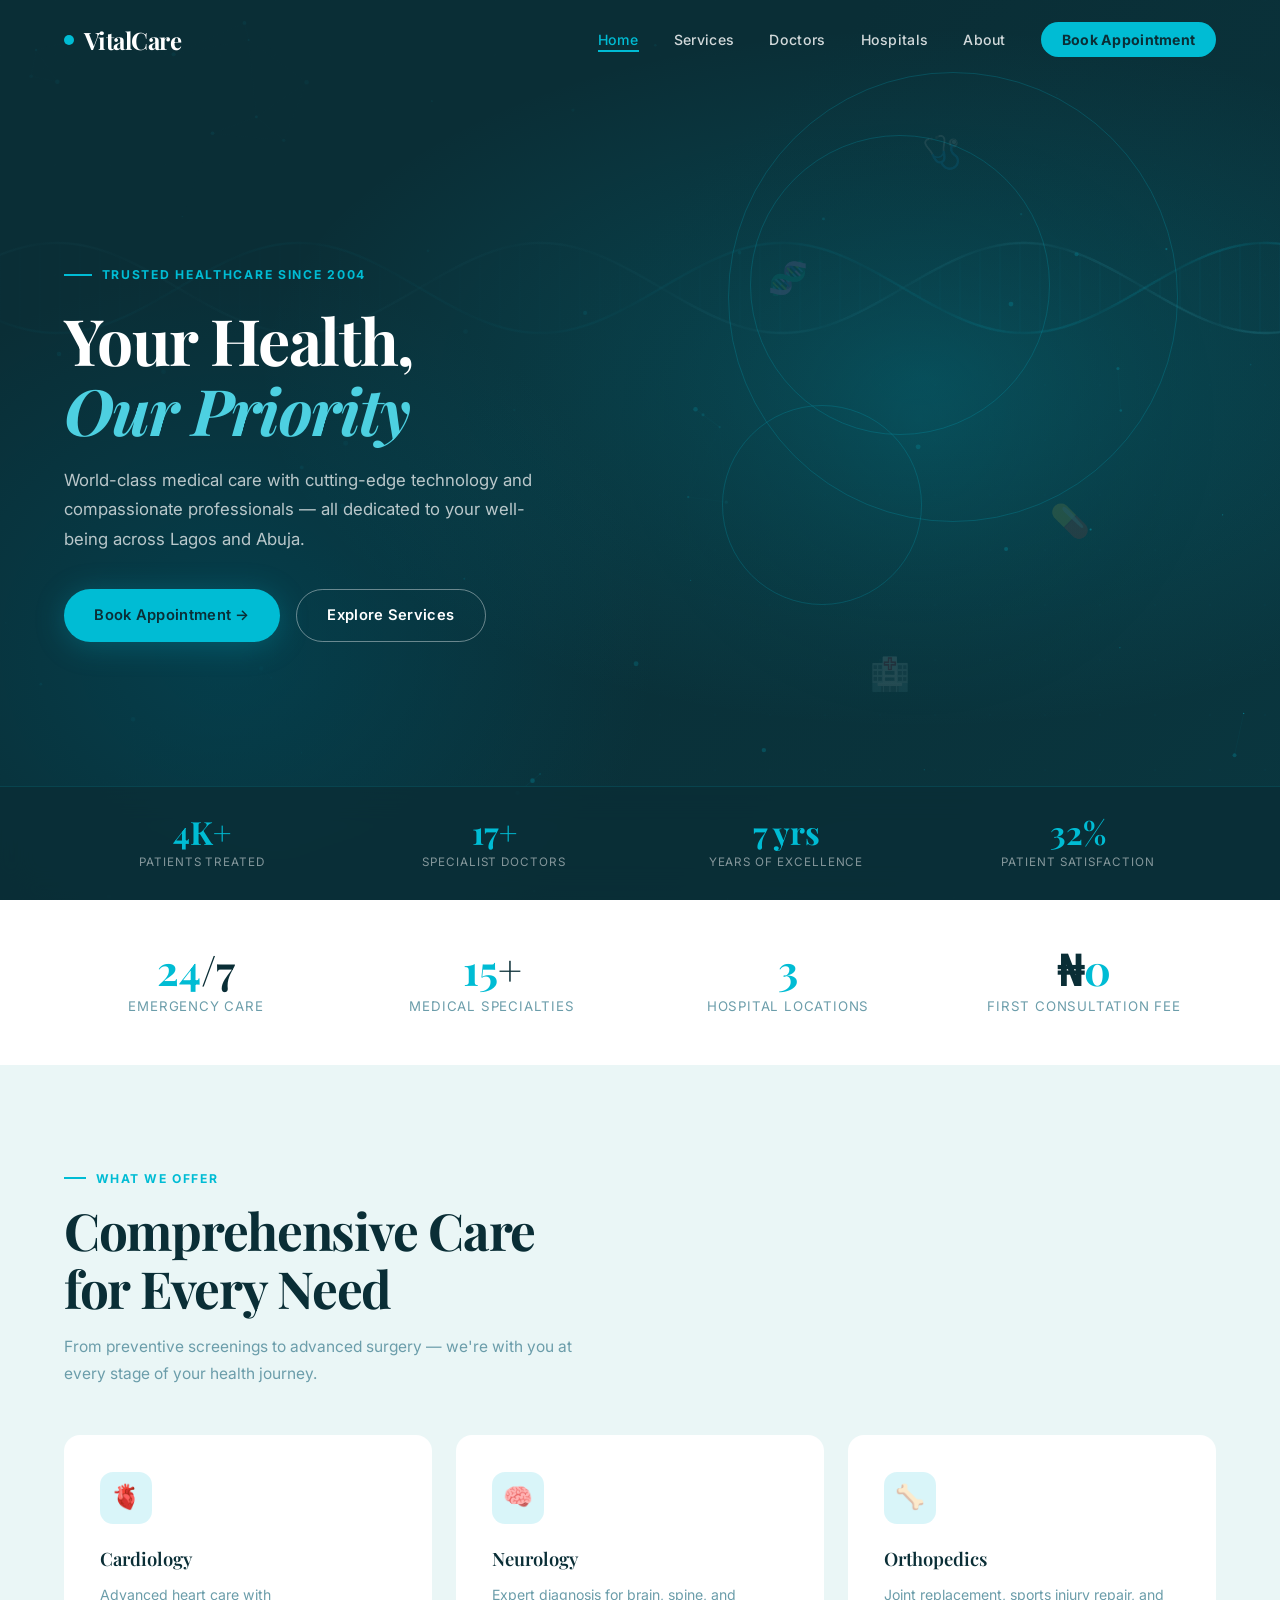
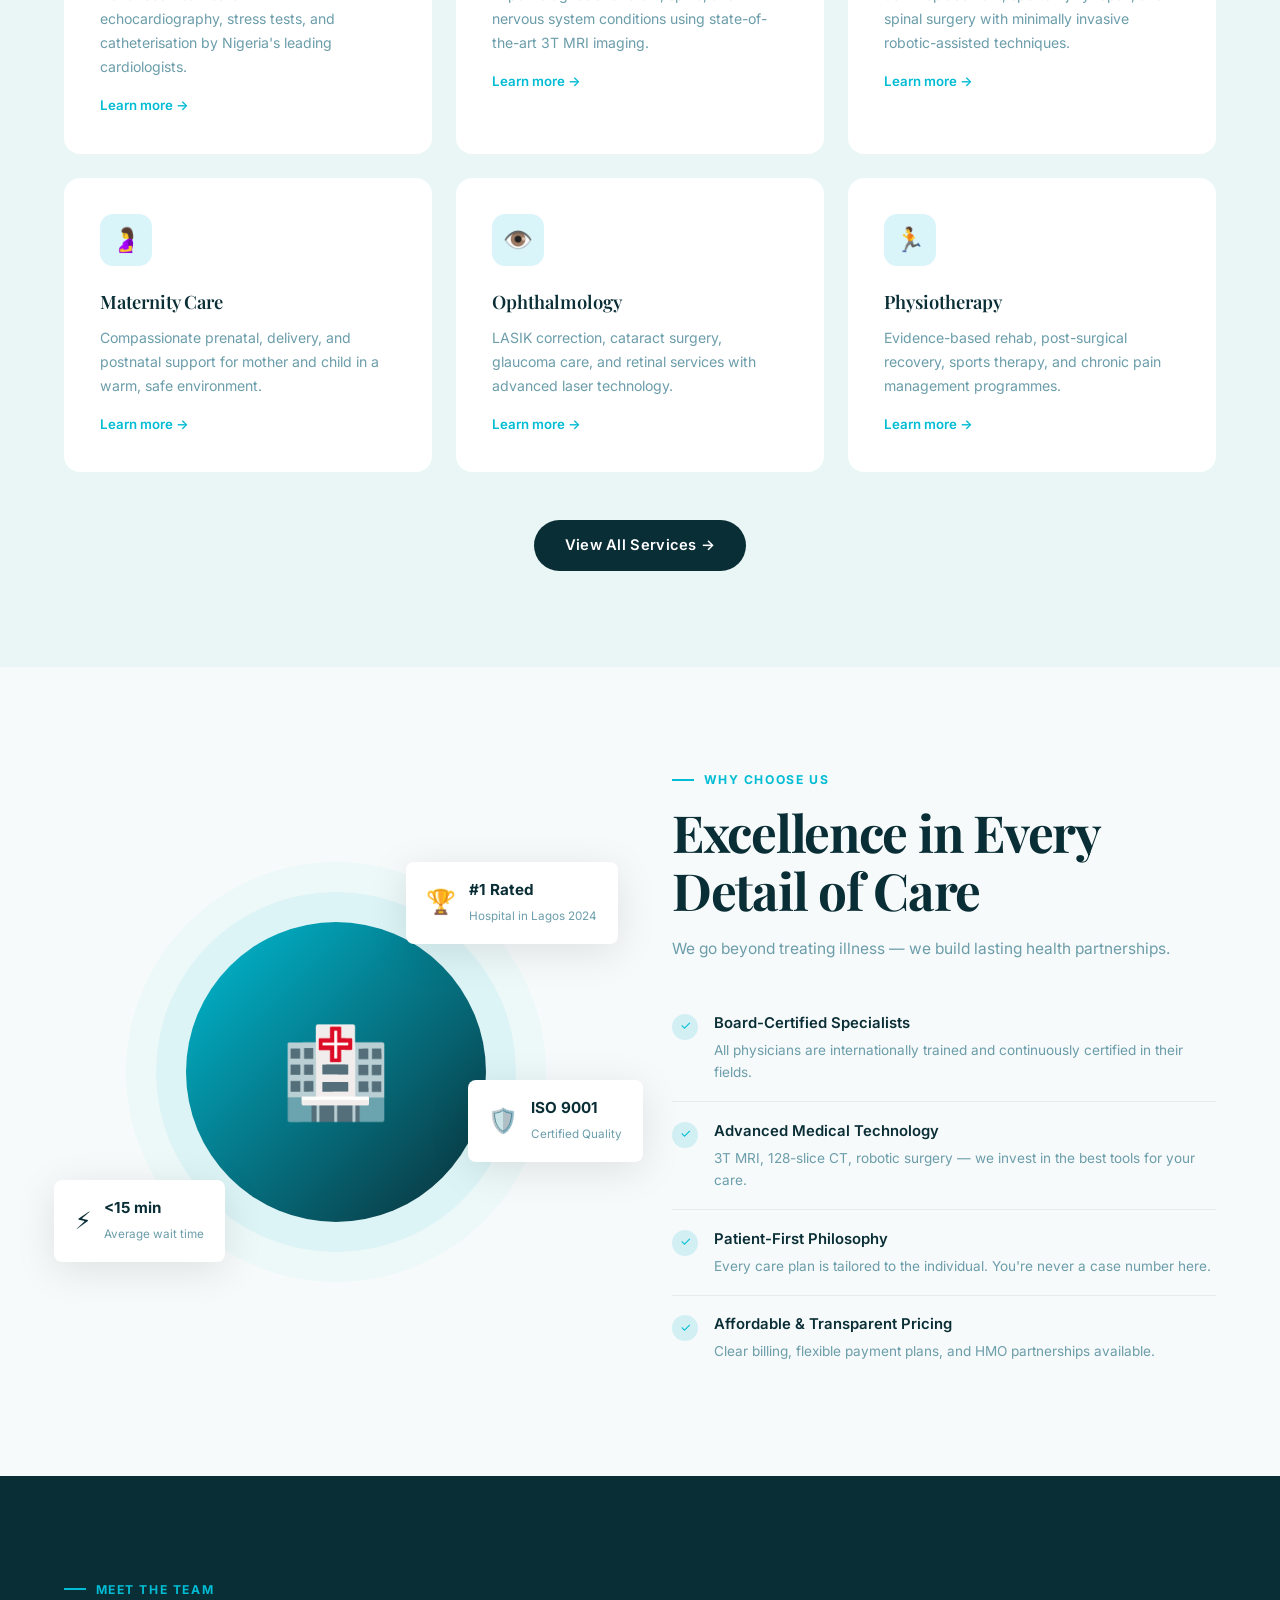
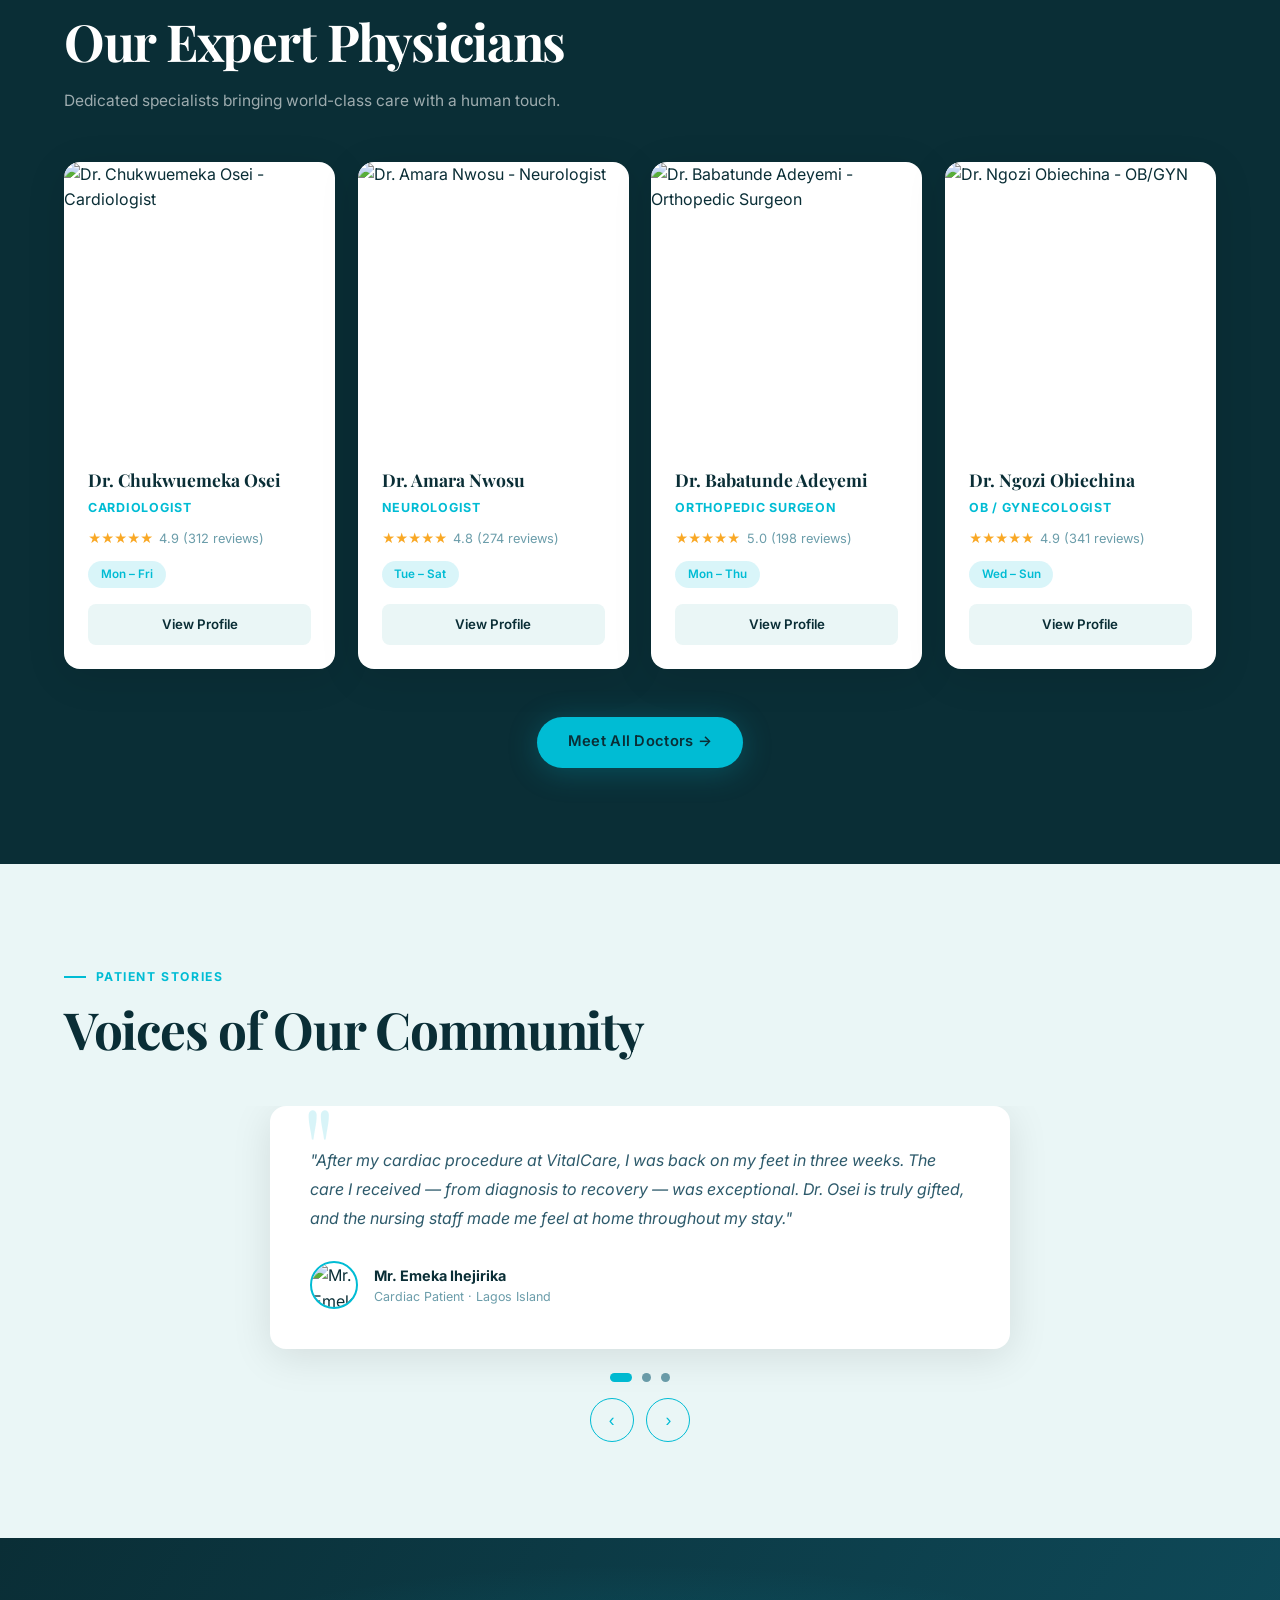
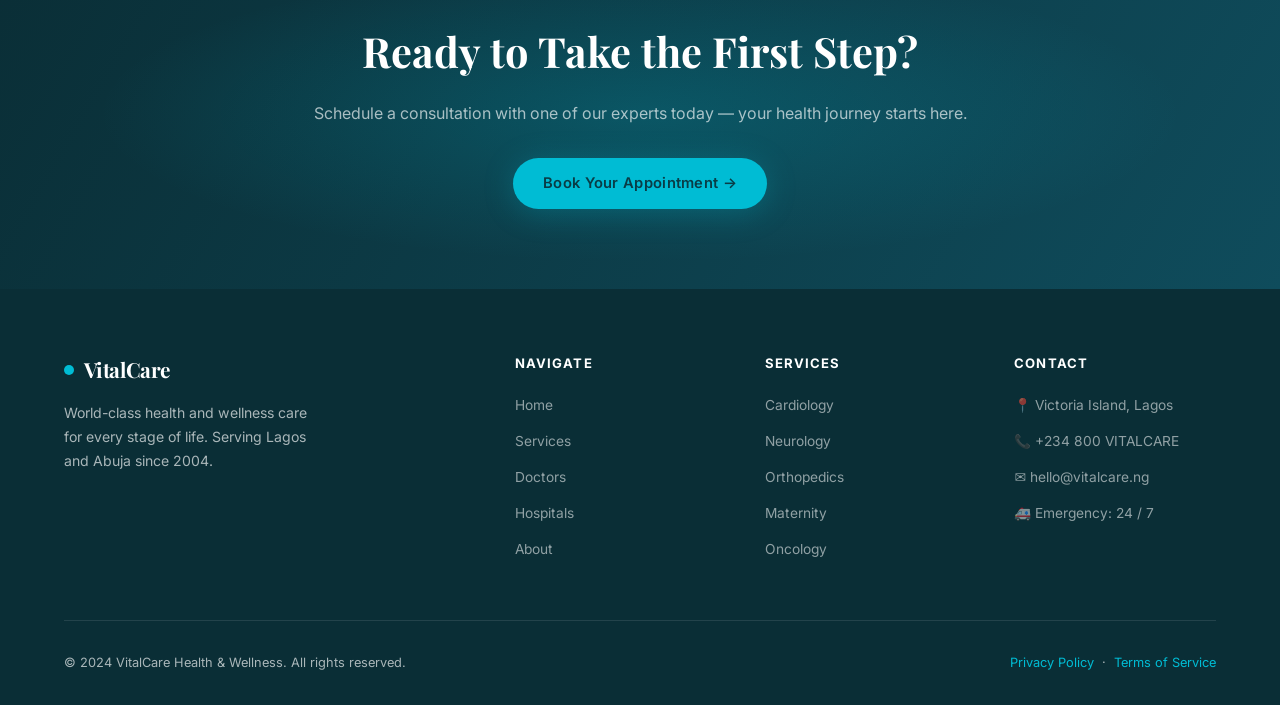
==== commit 9a50ff24: "Add files via upload" ====
--- a/index.html
+++ b/index.html
@@ -1,1053 +1,456 @@
 <!DOCTYPE html>
 <html lang="en">
 <head>
-  <meta charset="UTF-8" />
-  <meta name="viewport" content="width=device-width, initial-scale=1.0" />
-  <title>VitalCare Health & Wellness — Modern Healthcare</title>
-  <link rel="stylesheet" href="style.css" />
-  <style>
-    /* Extra inline animations */
-    @keyframes ecgDraw {
-      0%   { stroke-dashoffset: 3000; }
-      100% { stroke-dashoffset: -3000; }
-    }
-    .ecg-path {
-      fill: none; stroke: #00BCD4; stroke-width: 2.5;
-      stroke-dasharray: 3000; stroke-dashoffset: 3000;
-      animation: ecgDraw 4s linear infinite;
-      filter: drop-shadow(0 0 6px #00BCD4);
-    }
-    /* Floating medical icons */
-    .float-icon {
-      position: absolute; font-size: 2rem; opacity: 0.12;
-      animation: floatIcon var(--dur, 8s) ease-in-out infinite var(--delay, 0s);
-    }
-    @keyframes floatIcon {
-      0%,100% { transform: translateY(0) rotate(0deg); }
-      50%      { transform: translateY(-20px) rotate(10deg); }
-    }
-    /* Hero video-like morphing bg */
-    .hero-morph {
-      position: absolute; inset: 0; z-index: 0;
-      background: radial-gradient(ellipse 80% 60% at 70% 40%, rgba(0,188,212,0.18) 0%, transparent 70%),
-                  radial-gradient(ellipse 60% 80% at 20% 70%, rgba(0,76,94,0.6) 0%, transparent 60%);
-      animation: morphShift 12s ease-in-out infinite alternate;
-    }
-    @keyframes morphShift {
-      0%   { background-position: 70% 40%, 20% 70%; opacity: 0.8; }
-      50%  { background-position: 60% 55%, 30% 60%; opacity: 1; }
-      100% { background-position: 75% 35%, 15% 75%; opacity: 0.9; }
-    }
-    /* Ripple rings */
-    .ripple-ring {
-      position: absolute; border-radius: 50%;
-      border: 1px solid rgba(0,188,212,0.2);
-      animation: rippleExpand var(--dur, 4s) ease-out infinite var(--delay, 0s);
-    }
-    @keyframes rippleExpand {
-      0%   { transform: scale(0.5); opacity: 0.8; }
-      100% { transform: scale(2.5); opacity: 0; }
-    }
-
-    /* Page-specific hero bg for subpages */
-    .subpage-hero {
-      background: linear-gradient(135deg, var(--deep-teal) 0%, var(--teal-mid) 100%);
-      padding: 10rem 4rem 5rem; position: relative; overflow: hidden;
-    }
-    .subpage-hero::after {
-      content: ''; position: absolute; inset: 0;
-      background: radial-gradient(ellipse 60% 80% at 80% 50%, rgba(0,188,212,0.15), transparent);
-    }
-    .subpage-hero h1 {
-      font-family: var(--font-display); font-size: clamp(2rem,4vw,3.5rem);
-      color: white; font-weight: 700; position: relative; z-index: 1;
-    }
-    .subpage-hero p {
-      color: rgba(255,255,255,0.65); font-size: 1.1rem;
-      max-width: 500px; margin-top: 1rem; position: relative; z-index: 1;
-    }
-    .breadcrumb {
-      display: flex; align-items: center; gap: 0.5rem;
-      font-size: 0.82rem; color: rgba(255,255,255,0.5);
-      margin-bottom: 1.5rem; position: relative; z-index: 1;
-    }
-    .breadcrumb a { color: var(--cyan); text-decoration: none; }
-    .breadcrumb span { color: rgba(255,255,255,0.3); }
-
-    /* Stats band */
-    .stats-band {
-      background: white; padding: 3rem 4rem;
-      display: grid; grid-template-columns: repeat(4,1fr);
-      gap: 2rem; box-shadow: 0 4px 30px rgba(0,0,0,0.07);
-    }
-    .stat-box { text-align: center; }
-    .stat-box .num {
-      font-family: var(--font-display); font-size: 2.5rem;
-      font-weight: 700; color: var(--deep-teal); line-height: 1;
-    }
-    .stat-box .num span { color: var(--cyan); }
-    .stat-box p { font-size: 0.85rem; color: var(--text-light); margin-top: 0.4rem; }
-
-    /* CTA Banner */
-    .cta-banner {
-      background: linear-gradient(120deg, var(--deep-teal) 0%, var(--teal-mid) 100%);
-      padding: 5rem 4rem; text-align: center; position: relative; overflow: hidden;
-    }
-    .cta-banner::before {
-      content: ''; position: absolute; inset: 0;
-      background: radial-gradient(ellipse at center, rgba(0,188,212,0.2), transparent 60%);
-    }
-    .cta-banner h2 {
-      font-family: var(--font-display); font-size: 2.5rem;
-      color: white; margin-bottom: 1rem; position: relative; z-index: 1;
-    }
-    .cta-banner p {
-      color: rgba(255,255,255,0.7); margin-bottom: 2rem; position: relative; z-index: 1;
-    }
-
-    @media (max-width: 768px) {
-      .stats-band { grid-template-columns: 1fr 1fr; padding: 2rem 1.5rem; }
-      .subpage-hero { padding: 8rem 1.5rem 3rem; }
-      .cta-banner { padding: 3.5rem 1.5rem; }
-    }
-  </style>
+<meta charset="UTF-8"><meta name="viewport" content="width=device-width,initial-scale=1">
+<title>VitalCare Health & Wellness | World-Class Healthcare in Lagos</title>
+<link rel="stylesheet" href="style.css">
+<style>
+/* ── HERO ── */
+.hero{
+  position:relative;width:100%;height:100vh;min-height:680px;
+  background:var(--teal);overflow:hidden;display:flex;align-items:center;
+}
+#heroCanvas{position:absolute;inset:0;width:100%;height:100%}
+.hero-overlay{
+  position:absolute;inset:0;
+  background:linear-gradient(135deg,rgba(10,46,54,.88) 40%,rgba(0,188,212,.06) 100%);
+}
+.hero-morph{
+  position:absolute;inset:0;
+  background:radial-gradient(ellipse 80% 60% at 72% 42%,rgba(0,188,212,.18),transparent 65%),
+             radial-gradient(ellipse 55% 70% at 18% 72%,rgba(0,76,94,.55),transparent 60%);
+  animation:morphBg 14s ease-in-out infinite alternate;
+}
+@keyframes morphBg{
+  0%{opacity:.8}50%{opacity:1}100%{opacity:.85}
+}
+/* ripple rings */
+.ring{
+  position:absolute;border-radius:50%;border:1px solid rgba(0,188,212,.2);
+  animation:ringOut var(--d,5s) ease-out infinite var(--dl,0s);
+}
+@keyframes ringOut{0%{transform:scale(.4);opacity:.9}100%{transform:scale(2.8);opacity:0}}
+/* floating icons */
+.flt{position:absolute;font-size:2rem;opacity:.11;animation:fltUp var(--d,9s) ease-in-out infinite var(--dl,0s)}
+@keyframes fltUp{0%,100%{transform:translateY(0) rotate(0)}50%{transform:translateY(-18px) rotate(8deg)}}
+
+.hero-content{position:relative;z-index:3;padding:0 4rem;max-width:680px}
+/* entrance animation */
+.hero-in{opacity:0;transform:translateY(24px);transition:opacity .9s var(--ease),transform .9s var(--ease)}
+.hero-in.show{opacity:1;transform:none}
+.d1h{transition-delay:.1s}.d2h{transition-delay:.25s}.d3h{transition-delay:.4s}.d4h{transition-delay:.55s}
+.eyebrow{
+  display:inline-flex;align-items:center;gap:.6rem;
+  font-size:.76rem;font-weight:700;letter-spacing:.14em;text-transform:uppercase;
+  color:var(--cyan);margin-bottom:1.3rem;
+}
+.eyebrow::before{content:'';width:28px;height:2px;background:var(--cyan)}
+.hero-title{
+  font-family:var(--font-d);font-size:clamp(2.6rem,5vw,5rem);
+  font-weight:700;color:#fff;line-height:1.08;margin-bottom:1.4rem;letter-spacing:-.025em;
+}
+.hero-title em{font-style:italic;color:var(--cyan-soft)}
+.hero-sub{font-size:1.05rem;color:rgba(255,255,255,.72);max-width:480px;line-height:1.75;margin-bottom:2.2rem}
+.hero-btns{display:flex;gap:1rem;flex-wrap:wrap}
+
+/* ECG line */
+.ecg-wrap{position:absolute;bottom:9rem;right:0;width:52%;height:110px;overflow:hidden;opacity:.55;z-index:2}
+.ecg-wrap svg{width:200%;height:100%}
+.ecg-path{
+  fill:none;stroke:var(--cyan);stroke-width:2.5;
+  stroke-dasharray:3200;stroke-dashoffset:3200;
+  animation:ecgDraw 4.5s linear infinite;
+  filter:drop-shadow(0 0 5px var(--cyan));
+}
+@keyframes ecgDraw{0%{stroke-dashoffset:3200}100%{stroke-dashoffset:-3200}}
+
+/* stats bar at bottom of hero */
+.hero-stats{
+  position:absolute;bottom:0;left:0;right:0;z-index:3;
+  background:rgba(10,46,54,.82);backdrop-filter:blur(16px);
+  border-top:1px solid rgba(0,188,212,.15);
+  display:grid;grid-template-columns:repeat(4,1fr);
+  padding:1.8rem 4rem;gap:1rem;
+}
+.hs-item{text-align:center}
+.hs-num{font-family:var(--font-d);font-size:2rem;font-weight:700;color:#fff;line-height:1}
+.hs-num span{color:var(--cyan)}
+.hs-label{font-size:.73rem;color:rgba(255,255,255,.5);text-transform:uppercase;letter-spacing:.08em;margin-top:.3rem}
+@media(max-width:900px){
+  .hero-content{padding:0 1.5rem}
+  .hero-stats{grid-template-columns:1fr 1fr;padding:1.4rem 1.5rem}
+  .ecg-wrap{display:none}
+}
+
+/* services bg */
+.sec-sage{background:var(--sage)}
+
+/* why circle */
+.why-vis{position:relative;height:520px;display:flex;align-items:center;justify-content:center}
+.why-ring{
+  width:300px;height:300px;border-radius:50%;
+  background:linear-gradient(135deg,var(--cyan) 0%,var(--teal) 100%);
+  display:flex;align-items:center;justify-content:center;font-size:5.5rem;
+  box-shadow:0 0 0 30px rgba(0,188,212,.07),0 0 0 60px rgba(0,188,212,.04);
+  animation:breathe 5s ease-in-out infinite;
+}
+@keyframes breathe{
+  0%,100%{box-shadow:0 0 0 30px rgba(0,188,212,.07),0 0 0 60px rgba(0,188,212,.04)}
+  50%{box-shadow:0 0 0 45px rgba(0,188,212,.11),0 0 0 90px rgba(0,188,212,.06)}
+}
+.why-badge{
+  position:absolute;background:var(--pure);border-radius:var(--rs);
+  padding:1rem 1.3rem;box-shadow:var(--sh);display:flex;align-items:center;gap:.8rem;
+  animation:floatBadge 4s ease-in-out infinite;
+}
+@keyframes floatBadge{0%,100%{transform:translateY(0)}50%{transform:translateY(-8px)}}
+.why-badge.b1{top:50px;right:-10px;animation-delay:.5s}
+.why-badge.b2{bottom:70px;left:-10px;animation-delay:1.2s}
+.why-badge.b3{bottom:170px;right:-35px;animation-delay:2s}
+.bi{font-size:1.5rem}
+.bt strong{display:block;font-size:.95rem;font-weight:700;color:var(--text)}
+.bt span{font-size:.73rem;color:var(--text-light)}
+@media(max-width:900px){.why-vis{height:340px}.why-ring{width:220px;height:220px;font-size:4rem}}
+
+/* slider */
+.testi-slider{margin-top:3rem;overflow:hidden}
+.testi-track{display:flex;transition:transform .6s var(--ease)}
+.testi-slide{min-width:100%;padding:0 .5rem}
+.slider-dots{display:flex;gap:.6rem;justify-content:center;margin-top:1.5rem}
+.testi-dot{
+  width:9px;height:9px;border-radius:50%;background:var(--text-light);cursor:pointer;transition:.3s;
+}
+.testi-dot.active{background:var(--cyan);width:22px;border-radius:5px}
+.slider-arrows{display:flex;gap:.8rem;justify-content:center;margin-top:1rem}
+.arr-btn{
+  width:44px;height:44px;border-radius:50%;border:1.5px solid var(--cyan);
+  background:transparent;color:var(--cyan);font-size:1.1rem;
+  cursor:pointer;transition:.3s;display:flex;align-items:center;justify-content:center;
+}
+.arr-btn:hover{background:var(--cyan);color:#fff}
+</style>
 </head>
 <body>
 
-<!-- LOADING SCREEN -->
-<div class="loading-overlay" id="loader">
-  <div class="nav-logo" style="font-size:2rem">
-    <div class="logo-dot"></div> VitalCare
-  </div>
-  <div class="loading-bar"><div class="loading-bar-fill"></div></div>
+<!-- LOADER -->
+<div id="loader">
+  <div class="loader-logo"><div class="loader-dot"></div>VitalCare</div>
+  <div class="loader-bar"><div class="loader-fill"></div></div>
 </div>
 
-<!-- ─── NAVIGATION ─── -->
-<nav id="mainNav">
-  <a href="#" class="nav-logo" data-page="home">
-    <div class="logo-dot"></div>
-    VitalCare
-  </a>
-  <ul class="nav-links" id="navLinks">
-    <li><a href="#" data-page="home" class="active">Home</a></li>
-    <li><a href="#" data-page="services">Services</a></li>
-    <li><a href="#" data-page="doctors">Our Doctors</a></li>
-    <li><a href="#" data-page="about">About</a></li>
-    <li><a href="#" data-page="contact" class="nav-cta">Book Appointment</a></li>
+<!-- NAV -->
+<nav>
+  <a href="index.html" class="nav-logo"><div class="nav-dot"></div>VitalCare</a>
+  <ul class="nav-links">
+    <li><a href="index.html">Home</a></li>
+    <li><a href="services.html">Services</a></li>
+    <li><a href="doctors.html">Doctors</a></li>
+    <li><a href="hospitals.html">Hospitals</a></li>
+    <li><a href="about.html">About</a></li>
+    <li><a href="contact.html" class="nav-cta">Book Appointment</a></li>
   </ul>
-  <div class="hamburger" id="hamburger">
-    <span></span><span></span><span></span>
-  </div>
+  <div class="ham"><span></span><span></span><span></span></div>
 </nav>
 
-<!-- ═══════════════════════════════════════════════
-     HOME PAGE
-═══════════════════════════════════════════════ -->
-<div id="home" class="page active">
-
-  <!-- HERO with animated canvas -->
-  <section class="hero">
-    <div class="hero-morph"></div>
-    <canvas id="heroCanvas" class="hero-canvas"></canvas>
-    <div class="hero-overlay"></div>
-
-    <!-- Floating icons -->
-    <div class="float-icon" style="top:15%;left:70%;--dur:9s;--delay:0s">🩺</div>
-    <div class="float-icon" style="top:60%;left:80%;--dur:11s;--delay:2s">💊</div>
-    <div class="float-icon" style="top:25%;left:55%;--dur:7s;--delay:1s">🧬</div>
-    <div class="float-icon" style="top:75%;left:65%;--dur:10s;--delay:3s">🏥</div>
-
-    <!-- Ripple rings behind hero -->
-    <div class="ripple-ring" style="width:300px;height:300px;top:20%;right:20%;--dur:5s;--delay:0s"></div>
-    <div class="ripple-ring" style="width:200px;height:200px;top:50%;right:30%;--dur:6s;--delay:1.5s"></div>
-    <div class="ripple-ring" style="width:400px;height:400px;top:10%;right:10%;--dur:8s;--delay:3s"></div>
-
-    <div class="hero-content">
-      <div class="hero-eyebrow">Trusted Healthcare Since 2004</div>
-      <h1 class="hero-title">
-        Your Health,<br><em>Our Priority</em>
-      </h1>
-      <p class="hero-subtitle">
-        World-class medical care with cutting-edge technology and compassionate professionals — all dedicated to your well-being.
-      </p>
-      <div class="hero-actions">
-        <a href="#" class="btn-primary" data-page="contact">
-          Book Appointment →
-        </a>
-        <a href="#" class="btn-ghost" data-page="services">
-          Explore Services
-        </a>
-      </div>
-    </div>
-
-    <!-- ECG heartbeat line -->
-    <div class="ecg-container">
-      <svg id="ecgSvg" class="ecg-svg" viewBox="0 0 1200 120" preserveAspectRatio="none">
-        <path class="ecg-path" d="
-          M0,60 L80,60 L90,60 L95,50 L100,90 L106,0 L112,75 L118,60 L200,60
-          L280,60 L290,60 L295,50 L300,90 L306,0 L312,75 L318,60 L400,60
-          L480,60 L490,60 L495,50 L500,90 L506,0 L512,75 L518,60 L600,60
-          L680,60 L690,60 L695,50 L700,90 L706,0 L712,75 L718,60 L800,60
-          L880,60 L890,60 L895,50 L900,90 L906,0 L912,75 L918,60 L1000,60
-          L1080,60 L1090,60 L1095,50 L1100,90 L1106,0 L1112,75 L1118,60 L1200,60
-        "/>
-      </svg>
-    </div>
-
-    <!-- Stats -->
-    <div class="hero-stats">
-      <div class="stat-item">
-        <div class="stat-number"><span data-count="12" data-suffix="K+">0</span></div>
-        <div class="stat-label">Patients Treated</div>
-      </div>
-      <div class="stat-item">
-        <div class="stat-number"><span data-count="48" data-suffix="+">0</span></div>
-        <div class="stat-label">Specialist Doctors</div>
-      </div>
-      <div class="stat-item">
-        <div class="stat-number"><span data-count="20" data-suffix=" yrs">0</span></div>
-        <div class="stat-label">Years of Excellence</div>
-      </div>
-      <div class="stat-item">
-        <div class="stat-number"><span data-count="98" data-suffix="%">0</span></div>
-        <div class="stat-label">Patient Satisfaction</div>
-      </div>
-    </div>
-
-    <div class="scroll-hint">
-      <span>Scroll</span>
-      <div class="arrow"></div>
-    </div>
-  </section>
-
-  <!-- STATS BAND -->
-  <div class="stats-band">
-    <div class="stat-box fade-up">
-      <div class="num"><span>24</span>/7</div>
-      <p>Emergency Care Available</p>
-    </div>
-    <div class="stat-box fade-up stagger-1">
-      <div class="num"><span>15</span>+</div>
-      <p>Medical Specialties</p>
-    </div>
-    <div class="stat-box fade-up stagger-2">
-      <div class="num"><span>3</span></div>
-      <p>State-of-the-Art Facilities</p>
-    </div>
-    <div class="stat-box fade-up stagger-3">
-      <div class="num"><span>₦0</span></div>
-      <p>Consultation for First Visit</p>
-    </div>
-  </div>
-
-  <!-- SERVICES PREVIEW -->
-  <section class="services-bg">
-    <div class="section-tag">What We Offer</div>
-    <h2 class="section-title fade-up">Comprehensive Care<br>for Every Need</h2>
-    <p class="section-sub fade-up stagger-1">From preventive care to advanced surgery — we're equipped to handle every chapter of your health journey.</p>
-    <div class="services-grid">
-      <div class="service-card fade-up stagger-1">
-        <div class="service-icon">🫀</div>
-        <h3>Cardiology</h3>
-        <p>Advanced heart care with echocardiography, stress tests, and catheterization procedures by seasoned cardiologists.</p>
-        <a href="#" class="service-link" data-page="services">Learn more →</a>
-      </div>
-      <div class="service-card fade-up stagger-2">
-        <div class="service-icon">🧠</div>
-        <h3>Neurology</h3>
-        <p>Expert diagnosis and treatment for conditions affecting the brain, spine, and nervous system using cutting-edge imaging.</p>
-        <a href="#" class="service-link" data-page="services">Learn more →</a>
-      </div>
-      <div class="service-card fade-up stagger-3">
-        <div class="service-icon">🦷</div>
-        <h3>Dental Care</h3>
-        <p>Complete oral health services from routine cleaning to cosmetic procedures and orthodontic treatment.</p>
-        <a href="#" class="service-link" data-page="services">Learn more →</a>
-      </div>
-      <div class="service-card fade-up stagger-1">
-        <div class="service-icon">👁️</div>
-        <h3>Ophthalmology</h3>
-        <p>Vision correction, cataract surgery, glaucoma management, and retinal care with the latest laser technology.</p>
-        <a href="#" class="service-link" data-page="services">Learn more →</a>
-      </div>
-      <div class="service-card fade-up stagger-2">
-        <div class="service-icon">🦴</div>
-        <h3>Orthopedics</h3>
-        <p>Bone, joint, and muscle treatment including minimally invasive joint replacement and sports medicine rehabilitation.</p>
-        <a href="#" class="service-link" data-page="services">Learn more →</a>
-      </div>
-      <div class="service-card fade-up stagger-3">
-        <div class="service-icon">🤰</div>
-        <h3>Maternity Care</h3>
-        <p>Compassionate prenatal, delivery, and postnatal support for mother and child in a warm, safe environment.</p>
-        <a href="#" class="service-link" data-page="services">Learn more →</a>
-      </div>
-    </div>
-  </section>
-
-  <!-- WHY US -->
-  <section>
-    <div class="why-grid">
-      <div class="why-visual fade-left">
-        <div class="why-circle">🏥</div>
-        <div class="why-badge b1">
-          <div class="badge-icon">🏆</div>
-          <div class="badge-text">
-            <strong>#1 Rated</strong>
-            <span>Hospital in Lagos</span>
+<!-- ══ HERO ══ -->
+<section class="hero">
+  <canvas id="heroCanvas"></canvas>
+  <div class="hero-overlay"></div>
+  <div class="hero-morph"></div>
+
+  <!-- Ripple rings -->
+  <div class="ring" style="width:300px;height:300px;top:15%;right:18%;--d:5s;--dl:0s"></div>
+  <div class="ring" style="width:200px;height:200px;top:45%;right:28%;--d:7s;--dl:2s"></div>
+  <div class="ring" style="width:450px;height:450px;top:8%;right:8%;--d:9s;--dl:4s"></div>
+
+  <!-- Floating medical icons -->
+  <div class="flt" style="top:14%;left:72%;--d:9s;--dl:0s">🩺</div>
+  <div class="flt" style="top:55%;left:82%;--d:11s;--dl:2.5s">💊</div>
+  <div class="flt" style="top:28%;left:60%;--d:8s;--dl:1s">🧬</div>
+  <div class="flt" style="top:72%;left:68%;--d:10s;--dl:3.5s">🏥</div>
+
+  <div class="hero-content">
+    <div class="eyebrow hero-in d1h">Trusted Healthcare Since 2004</div>
+    <h1 class="hero-title hero-in d2h">Your Health,<br><em>Our Priority</em></h1>
+    <p class="hero-sub hero-in d3h">World-class medical care with cutting-edge technology and compassionate professionals — all dedicated to your well-being across Lagos and Abuja.</p>
+    <div class="hero-btns hero-in d4h">
+      <a href="contact.html" class="btn btn-primary">Book Appointment →</a>
+      <a href="services.html" class="btn btn-outline">Explore Services</a>
+    </div>
+  </div>
+
+  <!-- ECG line -->
+  <div class="ecg-wrap">
+    <svg viewBox="0 0 1200 110" preserveAspectRatio="none">
+      <path class="ecg-path" d="M0,55 L80,55 L90,55 L96,46 L100,85 L106,2 L112,72 L118,55 L200,55
+        L280,55 L290,55 L296,46 L300,85 L306,2 L312,72 L318,55 L400,55
+        L480,55 L490,55 L496,46 L500,85 L506,2 L512,72 L518,55 L600,55
+        L680,55 L690,55 L696,46 L700,85 L706,2 L712,72 L718,55 L800,55
+        L880,55 L890,55 L896,46 L900,85 L906,2 L912,72 L918,55 L1000,55
+        L1080,55 L1090,55 L1096,46 L1100,85 L1106,2 L1112,72 L1118,55 L1200,55"/>
+    </svg>
+  </div>
+
+  <!-- Stats bar -->
+  <div class="hero-stats">
+    <div class="hs-item">
+      <div class="hs-num"><span data-count="12" data-suffix="K+">0</span></div>
+      <div class="hs-label">Patients Treated</div>
+    </div>
+    <div class="hs-item">
+      <div class="hs-num"><span data-count="48" data-suffix="+">0</span></div>
+      <div class="hs-label">Specialist Doctors</div>
+    </div>
+    <div class="hs-item">
+      <div class="hs-num"><span data-count="20" data-suffix=" yrs">0</span></div>
+      <div class="hs-label">Years of Excellence</div>
+    </div>
+    <div class="hs-item">
+      <div class="hs-num"><span data-count="98" data-suffix="%">0</span></div>
+      <div class="hs-label">Patient Satisfaction</div>
+    </div>
+  </div>
+</section>
+
+<!-- STATS BAND -->
+<div class="stats-band">
+  <div class="stat-box reveal"><div class="stat-n"><span>24</span>/7</div><p>Emergency Care</p></div>
+  <div class="stat-box reveal d1"><div class="stat-n"><span>15</span>+</div><p>Medical Specialties</p></div>
+  <div class="stat-box reveal d2"><div class="stat-n"><span>3</span></div><p>Hospital Locations</p></div>
+  <div class="stat-box reveal d3"><div class="stat-n">₦<span>0</span></div><p>First Consultation Fee</p></div>
+</div>
+
+<!-- SERVICES PREVIEW -->
+<section class="sec sec-sage">
+  <div class="tag">What We Offer</div>
+  <h2 class="h1 reveal">Comprehensive Care<br>for Every Need</h2>
+  <p class="sub reveal d1">From preventive screenings to advanced surgery — we're with you at every stage of your health journey.</p>
+  <div class="grid-3" style="margin-top:3rem">
+    <div class="svc-card reveal d1">
+      <div class="svc-icon">🫀</div>
+      <h3>Cardiology</h3>
+      <p>Advanced heart care with echocardiography, stress tests, and catheterisation by Nigeria's leading cardiologists.</p>
+      <a href="services.html" class="svc-link">Learn more →</a>
+    </div>
+    <div class="svc-card reveal d2">
+      <div class="svc-icon">🧠</div>
+      <h3>Neurology</h3>
+      <p>Expert diagnosis for brain, spine, and nervous system conditions using state-of-the-art 3T MRI imaging.</p>
+      <a href="services.html" class="svc-link">Learn more →</a>
+    </div>
+    <div class="svc-card reveal d3">
+      <div class="svc-icon">🦴</div>
+      <h3>Orthopedics</h3>
+      <p>Joint replacement, sports injury repair, and spinal surgery with minimally invasive robotic-assisted techniques.</p>
+      <a href="services.html" class="svc-link">Learn more →</a>
+    </div>
+    <div class="svc-card reveal d1">
+      <div class="svc-icon">🤰</div>
+      <h3>Maternity Care</h3>
+      <p>Compassionate prenatal, delivery, and postnatal support for mother and child in a warm, safe environment.</p>
+      <a href="services.html" class="svc-link">Learn more →</a>
+    </div>
+    <div class="svc-card reveal d2">
+      <div class="svc-icon">👁️</div>
+      <h3>Ophthalmology</h3>
+      <p>LASIK correction, cataract surgery, glaucoma care, and retinal services with advanced laser technology.</p>
+      <a href="services.html" class="svc-link">Learn more →</a>
+    </div>
+    <div class="svc-card reveal d3">
+      <div class="svc-icon">🏃</div>
+      <h3>Physiotherapy</h3>
+      <p>Evidence-based rehab, post-surgical recovery, sports therapy, and chronic pain management programmes.</p>
+      <a href="services.html" class="svc-link">Learn more →</a>
+    </div>
+  </div>
+  <div style="text-align:center;margin-top:3rem">
+    <a href="services.html" class="btn btn-dark">View All Services →</a>
+  </div>
+</section>
+
+<!-- WHY US -->
+<section class="sec">
+  <div class="grid-2">
+    <div class="why-vis reveal-l">
+      <div class="why-ring">🏥</div>
+      <div class="why-badge b1">
+        <div class="bi">🏆</div>
+        <div class="bt"><strong>#1 Rated</strong><span>Hospital in Lagos 2024</span></div>
+      </div>
+      <div class="why-badge b2">
+        <div class="bi">⚡</div>
+        <div class="bt"><strong>&lt;15 min</strong><span>Average wait time</span></div>
+      </div>
+      <div class="why-badge b3">
+        <div class="bi">🛡️</div>
+        <div class="bt"><strong>ISO 9001</strong><span>Certified Quality</span></div>
+      </div>
+    </div>
+    <div>
+      <div class="tag">Why Choose Us</div>
+      <h2 class="h1 reveal">Excellence in Every<br>Detail of Care</h2>
+      <p class="sub reveal d1">We go beyond treating illness — we build lasting health partnerships.</p>
+      <ul class="feat-list">
+        <li class="reveal d1">
+          <div class="feat-chk">✓</div>
+          <div><h4>Board-Certified Specialists</h4><p>All physicians are internationally trained and continuously certified in their fields.</p></div>
+        </li>
+        <li class="reveal d2">
+          <div class="feat-chk">✓</div>
+          <div><h4>Advanced Medical Technology</h4><p>3T MRI, 128-slice CT, robotic surgery — we invest in the best tools for your care.</p></div>
+        </li>
+        <li class="reveal d3">
+          <div class="feat-chk">✓</div>
+          <div><h4>Patient-First Philosophy</h4><p>Every care plan is tailored to the individual. You're never a case number here.</p></div>
+        </li>
+        <li class="reveal d4">
+          <div class="feat-chk">✓</div>
+          <div><h4>Affordable & Transparent Pricing</h4><p>Clear billing, flexible payment plans, and HMO partnerships available.</p></div>
+        </li>
+      </ul>
+    </div>
+  </div>
+</section>
+
+<!-- DOCTORS PREVIEW -->
+<section class="sec" style="background:var(--teal)">
+  <div class="tag">Meet the Team</div>
+  <h2 class="h1 reveal" style="color:#fff">Our Expert Physicians</h2>
+  <p class="sub reveal d1" style="color:rgba(255,255,255,.6)">Dedicated specialists bringing world-class care with a human touch.</p>
+  <div class="grid-4" style="margin-top:3rem">
+    <div class="doc-card reveal d1">
+      <img class="doc-img" src="https://images.unsplash.com/photo-1612349317150-e413f6a5b16d?w=500&q=80&auto=format&fit=crop&crop=faces" alt="Dr. Chukwuemeka Osei - Cardiologist" loading="lazy">
+      <div class="doc-body">
+        <h3>Dr. Chukwuemeka Osei</h3>
+        <div class="doc-spec">Cardiologist</div>
+        <div class="doc-rating"><span class="stars">★★★★★</span> 4.9 (312 reviews)</div>
+        <div class="doc-avail">Mon – Fri</div>
+        <a href="doctors.html" class="doc-btn">View Profile</a>
+      </div>
+    </div>
+    <div class="doc-card reveal d2">
+      <img class="doc-img" src="https://images.unsplash.com/photo-1559839734-2b71ea197ec2?w=500&q=80&auto=format&fit=crop&crop=faces" alt="Dr. Amara Nwosu - Neurologist" loading="lazy">
+      <div class="doc-body">
+        <h3>Dr. Amara Nwosu</h3>
+        <div class="doc-spec">Neurologist</div>
+        <div class="doc-rating"><span class="stars">★★★★★</span> 4.8 (274 reviews)</div>
+        <div class="doc-avail">Tue – Sat</div>
+        <a href="doctors.html" class="doc-btn">View Profile</a>
+      </div>
+    </div>
+    <div class="doc-card reveal d3">
+      <img class="doc-img" src="https://images.unsplash.com/photo-1622253692010-333f2da6031d?w=500&q=80&auto=format&fit=crop&crop=faces" alt="Dr. Babatunde Adeyemi - Orthopedic Surgeon" loading="lazy">
+      <div class="doc-body">
+        <h3>Dr. Babatunde Adeyemi</h3>
+        <div class="doc-spec">Orthopedic Surgeon</div>
+        <div class="doc-rating"><span class="stars">★★★★★</span> 5.0 (198 reviews)</div>
+        <div class="doc-avail">Mon – Thu</div>
+        <a href="doctors.html" class="doc-btn">View Profile</a>
+      </div>
+    </div>
+    <div class="doc-card reveal d4">
+      <img class="doc-img" src="https://images.unsplash.com/photo-1651008376811-b90baee60c1f?w=500&q=80&auto=format&fit=crop&crop=faces" alt="Dr. Ngozi Obiechina - OB/GYN" loading="lazy">
+      <div class="doc-body">
+        <h3>Dr. Ngozi Obiechina</h3>
+        <div class="doc-spec">OB / Gynecologist</div>
+        <div class="doc-rating"><span class="stars">★★★★★</span> 4.9 (341 reviews)</div>
+        <div class="doc-avail">Wed – Sun</div>
+        <a href="doctors.html" class="doc-btn">View Profile</a>
+      </div>
+    </div>
+  </div>
+  <div style="text-align:center;margin-top:3rem">
+    <a href="doctors.html" class="btn btn-primary">Meet All Doctors →</a>
+  </div>
+</section>
+
+<!-- TESTIMONIALS -->
+<section class="sec sec-sage">
+  <div class="tag">Patient Stories</div>
+  <h2 class="h1 reveal">Voices of Our Community</h2>
+  <div class="testi-slider">
+    <div class="testi-track">
+      <div class="testi-slide">
+        <div class="testi-card" style="max-width:740px;margin:0 auto">
+          <p class="testi-text">"After my cardiac procedure at VitalCare, I was back on my feet in three weeks. The care I received — from diagnosis to recovery — was exceptional. Dr. Osei is truly gifted, and the nursing staff made me feel at home throughout my stay."</p>
+          <div class="testi-author">
+            <img class="testi-avatar" src="https://images.unsplash.com/photo-1507003211169-0a1dd7228f2d?w=100&q=80&auto=format&fit=crop&crop=faces" alt="Mr. Emeka Ihejirika">
+            <div><div class="testi-name">Mr. Emeka Ihejirika</div><div class="testi-role">Cardiac Patient · Lagos Island</div></div>
           </div>
         </div>
-        <div class="why-badge b2">
-          <div class="badge-icon">⚡</div>
-          <div class="badge-text">
-            <strong>&lt;15 min</strong>
-            <span>Average wait time</span>
+      </div>
+      <div class="testi-slide">
+        <div class="testi-card" style="max-width:740px;margin:0 auto">
+          <p class="testi-text">"I gave birth to my twins here and the maternity ward exceeded every expectation. The doctors were attentive, the facility spotless, and they walked with me through every anxiety. I cannot recommend VitalCare enough to any expectant mother."</p>
+          <div class="testi-author">
+            <img class="testi-avatar" src="https://images.unsplash.com/photo-1531746020798-e6953c6e8e04?w=100&q=80&auto=format&fit=crop&crop=faces" alt="Mrs. Aisha Mohammed">
+            <div><div class="testi-name">Mrs. Aisha Mohammed</div><div class="testi-role">Maternity Patient · Abuja</div></div>
           </div>
         </div>
-        <div class="why-badge b3">
-          <div class="badge-icon">🛡️</div>
-          <div class="badge-text">
-            <strong>ISO 9001</strong>
-            <span>Certified Quality</span>
+      </div>
+      <div class="testi-slide">
+        <div class="testi-card" style="max-width:740px;margin:0 auto">
+          <p class="testi-text">"My knee replacement surgery was seamless. Within six months I was hiking again — something I hadn't done in years. The physiotherapy team at VitalCare is incredible. They push you, believe in you, and celebrate every milestone with you."</p>
+          <div class="testi-author">
+            <img class="testi-avatar" src="https://images.unsplash.com/photo-1472099645785-5658abf4ff4e?w=100&q=80&auto=format&fit=crop&crop=faces" alt="Mr. Tunde Fashola">
+            <div><div class="testi-name">Mr. Tunde Fashola</div><div class="testi-role">Orthopedic Patient · Victoria Island</div></div>
           </div>
         </div>
       </div>
-      <div>
-        <div class="section-tag">Why Choose Us</div>
-        <h2 class="section-title fade-up">Excellence in Every<br>Detail of Care</h2>
-        <p class="section-sub fade-up">We go beyond treating illness — we build lasting health partnerships with every patient we serve.</p>
-        <ul class="why-list">
-          <li>
-            <div class="check">✓</div>
-            <div>
-              <h4>Board-Certified Specialists</h4>
-              <p>All our physicians are rigorously vetted, internationally trained, and continuously certified in their fields.</p>
-            </div>
-          </li>
-          <li>
-            <div class="check">✓</div>
-            <div>
-              <h4>Advanced Medical Technology</h4>
-              <p>From 3T MRI scanners to robotic-assisted surgery — we invest in the best tools for your diagnosis and treatment.</p>
-            </div>
-          </li>
-          <li>
-            <div class="check">✓</div>
-            <div>
-              <h4>Patient-First Philosophy</h4>
-              <p>Every care plan is tailored to the individual. You're never a case number here — you're a person we genuinely care about.</p>
-            </div>
-          </li>
-          <li>
-            <div class="check">✓</div>
-            <div>
-              <h4>Affordable & Transparent Pricing</h4>
-              <p>We believe quality care shouldn't break the bank. Clear billing, flexible payment plans, and HMO partnerships available.</p>
-            </div>
-          </li>
-        </ul>
-      </div>
-    </div>
-  </section>
-
-  <!-- DOCTORS PREVIEW -->
-  <section class="doctors-bg">
-    <div class="section-tag" style="color:var(--cyan)">Meet the Team</div>
-    <h2 class="section-title" style="color:white">Our Expert Physicians</h2>
-    <p class="section-sub">Dedicated specialists committed to world-class care with a human touch.</p>
-    <div class="doctors-grid">
-      <div class="doctor-card fade-up stagger-1">
-        <div class="doctor-img"><div class="doctor-img-inner">👨‍⚕️</div></div>
-        <div class="doctor-info">
-          <h3>Dr. Chukwuemeka Osei</h3>
-          <div class="specialty">Cardiologist</div>
-          <div class="rating"><span class="stars">★★★★★</span> (4.9)</div>
-          <div class="availability">Available Mon–Fri</div>
-        </div>
-      </div>
-      <div class="doctor-card fade-up stagger-2">
-        <div class="doctor-img"><div class="doctor-img-inner">👩‍⚕️</div></div>
-        <div class="doctor-info">
-          <h3>Dr. Amara Nwosu</h3>
-          <div class="specialty">Neurologist</div>
-          <div class="rating"><span class="stars">★★★★★</span> (4.8)</div>
-          <div class="availability">Available Tue–Sat</div>
-        </div>
-      </div>
-      <div class="doctor-card fade-up stagger-3">
-        <div class="doctor-img"><div class="doctor-img-inner">👨‍⚕️</div></div>
-        <div class="doctor-info">
-          <h3>Dr. Babatunde Adeyemi</h3>
-          <div class="specialty">Orthopedic Surgeon</div>
-          <div class="rating"><span class="stars">★★★★★</span> (5.0)</div>
-          <div class="availability">Available Mon–Thu</div>
-        </div>
-      </div>
-      <div class="doctor-card fade-up stagger-4">
-        <div class="doctor-img"><div class="doctor-img-inner">👩‍⚕️</div></div>
-        <div class="doctor-info">
-          <h3>Dr. Ngozi Obiechina</h3>
-          <div class="specialty">OB/Gynecologist</div>
-          <div class="rating"><span class="stars">★★★★★</span> (4.9)</div>
-          <div class="availability">Available Wed–Sun</div>
-        </div>
-      </div>
-    </div>
-    <div style="text-align:center;margin-top:3rem">
-      <a href="#" class="btn-primary" data-page="doctors">Meet All Doctors →</a>
-    </div>
-  </section>
-
-  <!-- TESTIMONIALS -->
-  <section class="testimonials-bg">
-    <div class="section-tag">Patient Stories</div>
-    <h2 class="section-title fade-up">Voices of Our Community</h2>
-    <p class="section-sub fade-up stagger-1">Real outcomes from real patients — hear what our community says about their VitalCare experience.</p>
-    <div class="testimonials-slider">
-      <div class="testimonials-track">
-        <div class="testimonial-slide">
-          <div class="testimonial-inner">
-            <p class="testimonial-text">After my cardiac procedure at VitalCare, I was back on my feet in three weeks. The care I received — from diagnosis to recovery — was exceptional. Dr. Osei is truly gifted, and the nursing staff made me feel at home throughout.</p>
-            <div class="testimonial-author">
-              <div class="author-avatar">👴</div>
-              <div>
-                <div class="author-name">Mr. Emeka Ihejirika</div>
-                <div class="author-role">Cardiac Patient, Lagos Island</div>
-              </div>
-            </div>
-          </div>
-        </div>
-        <div class="testimonial-slide">
-          <div class="testimonial-inner">
-            <p class="testimonial-text">I gave birth to my twins here and the maternity ward exceeded every expectation. The doctors were attentive, the facility spotless, and they walked with me through every anxiety. I cannot recommend VitalCare enough.</p>
-            <div class="testimonial-author">
-              <div class="author-avatar">👩</div>
-              <div>
-                <div class="author-name">Mrs. Aisha Mohammed</div>
-                <div class="author-role">Maternity Patient, Abuja</div>
-              </div>
-            </div>
-          </div>
-        </div>
-        <div class="testimonial-slide">
-          <div class="testimonial-inner">
-            <p class="testimonial-text">My knee replacement surgery was seamless. Within six months I was hiking again — something I hadn't done in years. The physiotherapy team at VitalCare is incredible. They push you, believe in you, and celebrate with you.</p>
-            <div class="testimonial-author">
-              <div class="author-avatar">🧑</div>
-              <div>
-                <div class="author-name">Mr. Tunde Fashola</div>
-                <div class="author-role">Orthopedic Patient, Victoria Island</div>
-              </div>
-            </div>
-          </div>
-        </div>
-      </div>
-      <div class="slider-dots">
-        <div class="dot active" data-i="0"></div>
-        <div class="dot" data-i="1"></div>
-        <div class="dot" data-i="2"></div>
-      </div>
-      <div class="slider-arrows">
-        <button class="arrow-btn prev-btn" aria-label="Previous">‹</button>
-        <button class="arrow-btn next-btn" aria-label="Next">›</button>
-      </div>
-    </div>
-  </section>
-
-  <!-- CTA BANNER -->
-  <div class="cta-banner">
-    <h2 class="fade-up">Ready to Take the First Step?</h2>
-    <p class="fade-up stagger-1">Schedule a consultation with one of our experts today — your health journey starts here.</p>
-    <a href="#" class="btn-primary" data-page="contact" style="position:relative;z-index:1">
-      Book Your Appointment →
-    </a>
-  </div>
-
-  <footer>
-    <div class="footer-grid">
-      <div class="footer-brand">
-        <div class="nav-logo" style="font-size:1.3rem">
-          <div class="logo-dot"></div> VitalCare
-        </div>
-        <p>World-class health and wellness care for every stage of life. Serving Lagos and beyond since 2004.</p>
-      </div>
-      <div class="footer-col">
-        <h4>Quick Links</h4>
-        <ul>
-          <li><a href="#" data-page="home">Home</a></li>
-          <li><a href="#" data-page="services">Services</a></li>
-          <li><a href="#" data-page="doctors">Doctors</a></li>
-          <li><a href="#" data-page="about">About</a></li>
-        </ul>
-      </div>
-      <div class="footer-col">
-        <h4>Services</h4>
-        <ul>
-          <li><a href="#">Cardiology</a></li>
-          <li><a href="#">Neurology</a></li>
-          <li><a href="#">Orthopedics</a></li>
-          <li><a href="#">Maternity</a></li>
-        </ul>
-      </div>
-      <div class="footer-col">
-        <h4>Contact</h4>
-        <ul>
-          <li><a href="#">📍 Victoria Island, Lagos</a></li>
-          <li><a href="#">📞 +234 800 VITALCARE</a></li>
-          <li><a href="#">✉️ hello@vitalcare.ng</a></li>
-          <li><a href="#">🕐 24/7 Emergency Line</a></li>
-        </ul>
-      </div>
-    </div>
-    <div class="footer-bottom">
-      <span>© 2024 VitalCare Health & Wellness. All rights reserved.</span>
-      <div>
-        <a href="#">Privacy Policy</a> &nbsp;·&nbsp;
-        <a href="#">Terms of Service</a>
-      </div>
-    </div>
-  </footer>
+    </div>
+    <div class="slider-dots">
+      <div class="testi-dot active"></div>
+      <div class="testi-dot"></div>
+      <div class="testi-dot"></div>
+    </div>
+    <div class="slider-arrows">
+      <button class="arr-btn testi-prev">‹</button>
+      <button class="arr-btn testi-next">›</button>
+    </div>
+  </div>
+</section>
+
+<!-- CTA BAND -->
+<div class="cta-band">
+  <h2 class="reveal">Ready to Take the First Step?</h2>
+  <p class="reveal d1">Schedule a consultation with one of our experts today — your health journey starts here.</p>
+  <a href="contact.html" class="btn btn-primary reveal d2">Book Your Appointment →</a>
 </div>
 
-
-<!-- ═══════════════════════════════════════════════
-     SERVICES PAGE
-═══════════════════════════════════════════════ -->
-<div id="services" class="page">
-  <div class="subpage-hero">
-    <div class="breadcrumb">
-      <a href="#" data-page="home">Home</a> <span>›</span> Services
-    </div>
-    <h1>Our Medical Services</h1>
-    <p>A comprehensive suite of specialist healthcare services, delivered with precision, compassion, and cutting-edge technology.</p>
-  </div>
-
-  <section>
-    <div class="section-tag">All Specialties</div>
-    <h2 class="section-title fade-up">Care Across Every<br>Medical Discipline</h2>
-    <div class="services-grid" style="margin-top:3rem">
-      <div class="service-card fade-up stagger-1">
-        <div class="service-icon">🫀</div>
-        <h3>Cardiology</h3>
-        <p>Comprehensive heart care including echocardiography, catheterization, arrhythmia management, and cardiac rehabilitation. Our cardiologists use the latest imaging to catch problems early.</p>
-        <a href="#" class="service-link" data-page="contact">Book Appointment →</a>
-      </div>
-      <div class="service-card fade-up stagger-2">
-        <div class="service-icon">🧠</div>
-        <h3>Neurology</h3>
-        <p>Expert diagnosis and treatment for stroke, epilepsy, migraines, Parkinson's, multiple sclerosis, and other brain and nervous system conditions using state-of-the-art MRI.</p>
-        <a href="#" class="service-link" data-page="contact">Book Appointment →</a>
-      </div>
-      <div class="service-card fade-up stagger-3">
-        <div class="service-icon">🦴</div>
-        <h3>Orthopedics</h3>
-        <p>From sports injuries and fracture repair to minimally invasive joint replacements — our orthopedic surgeons will get you moving again with precision and care.</p>
-        <a href="#" class="service-link" data-page="contact">Book Appointment →</a>
-      </div>
-      <div class="service-card fade-up stagger-1">
-        <div class="service-icon">🤰</div>
-        <h3>Maternity & Women's Health</h3>
-        <p>Prenatal monitoring, high-risk pregnancy management, delivery suites, and postnatal care in a warm, nurturing environment with dedicated midwives and OB specialists.</p>
-        <a href="#" class="service-link" data-page="contact">Book Appointment →</a>
-      </div>
-      <div class="service-card fade-up stagger-2">
-        <div class="service-icon">🦷</div>
-        <h3>Dental & Oral Health</h3>
-        <p>General dentistry, root canals, teeth whitening, implants, braces, and full cosmetic dentistry using digital X-rays and gentle modern techniques.</p>
-        <a href="#" class="service-link" data-page="contact">Book Appointment →</a>
-      </div>
-      <div class="service-card fade-up stagger-3">
-        <div class="service-icon">👁️</div>
-        <h3>Ophthalmology</h3>
-        <p>LASIK vision correction, cataract removal, diabetic eye care, glaucoma treatment, and pediatric eye services with experienced ophthalmologists.</p>
-        <a href="#" class="service-link" data-page="contact">Book Appointment →</a>
-      </div>
-      <div class="service-card fade-up stagger-1">
-        <div class="service-icon">🩸</div>
-        <h3>Haematology</h3>
-        <p>Diagnosis and management of blood disorders including anemia, sickle cell disease, clotting disorders, and hematologic cancers with personalized care plans.</p>
-        <a href="#" class="service-link" data-page="contact">Book Appointment →</a>
-      </div>
-      <div class="service-card fade-up stagger-2">
-        <div class="service-icon">🧫</div>
-        <h3>Oncology</h3>
-        <p>Comprehensive cancer screening, diagnosis, chemotherapy, radiation therapy, and survivorship programs — we walk beside you every step of your cancer journey.</p>
-        <a href="#" class="service-link" data-page="contact">Book Appointment →</a>
-      </div>
-      <div class="service-card fade-up stagger-3">
-        <div class="service-icon">🏃</div>
-        <h3>Physiotherapy & Rehab</h3>
-        <p>Evidence-based physical therapy, post-surgical rehabilitation, sports recovery, stroke rehabilitation, and pain management programs designed for real results.</p>
-        <a href="#" class="service-link" data-page="contact">Book Appointment →</a>
-      </div>
-    </div>
-  </section>
-
-  <div class="cta-banner">
-    <h2>Not Sure Which Specialist?</h2>
-    <p>Book a general consultation and our intake team will direct you to the right expert.</p>
-    <a href="#" class="btn-primary" data-page="contact" style="position:relative;z-index:1">Start Here →</a>
-  </div>
-
-  <footer>
-    <div class="footer-grid">
-      <div class="footer-brand">
-        <div class="nav-logo" style="font-size:1.3rem"><div class="logo-dot"></div> VitalCare</div>
-        <p>World-class health and wellness care for every stage of life.</p>
-      </div>
-      <div class="footer-col"><h4>Quick Links</h4><ul>
-        <li><a href="#" data-page="home">Home</a></li><li><a href="#" data-page="services">Services</a></li>
-        <li><a href="#" data-page="doctors">Doctors</a></li><li><a href="#" data-page="about">About</a></li>
-      </ul></div>
-      <div class="footer-col"><h4>Emergency</h4><ul>
-        <li><a href="#">📞 +234 800 EMERGENCY</a></li>
-        <li><a href="#">🕐 24/7 Available</a></li>
-      </ul></div>
-      <div class="footer-col"><h4>Location</h4><ul>
-        <li><a href="#">📍 Victoria Island, Lagos</a></li>
-        <li><a href="#">📍 Wuse II, Abuja</a></li>
-      </ul></div>
-    </div>
-    <div class="footer-bottom">
-      <span>© 2024 VitalCare Health & Wellness.</span>
-      <a href="#" data-page="contact">Book an Appointment</a>
-    </div>
-  </footer>
-</div>
-
-
-<!-- ═══════════════════════════════════════════════
-     DOCTORS PAGE
-═══════════════════════════════════════════════ -->
-<div id="doctors" class="page">
-  <div class="subpage-hero">
-    <div class="breadcrumb"><a href="#" data-page="home">Home</a> <span>›</span> Our Doctors</div>
-    <h1>Meet Our Physicians</h1>
-    <p>Internationally trained, locally committed. Our team of specialists brings decades of combined expertise to your care.</p>
-  </div>
-
-  <section>
-    <div class="section-tag">Our Medical Team</div>
-    <h2 class="section-title fade-up">Expertise You Can Trust</h2>
-    <div class="team-page-grid">
-      <div class="team-card-lg fade-up stagger-1">
-        <div class="team-avatar-lg">👨‍⚕️</div>
-        <div class="team-info-lg">
-          <h3>Dr. Chukwuemeka Osei</h3>
-          <div class="spec">Cardiologist · 18 yrs exp.</div>
-          <p>Trained at Johns Hopkins and the Lagos University Teaching Hospital. Specialises in interventional cardiology and heart failure management.</p>
-          <div class="social-links">
-            <a class="social-link" href="#">in</a>
-            <a class="social-link" href="#">✉</a>
-            <a class="social-link" href="#" data-page="contact">📅</a>
-          </div>
-        </div>
-      </div>
-      <div class="team-card-lg fade-up stagger-2">
-        <div class="team-avatar-lg" style="background:linear-gradient(135deg,#0F4C5C,#FF6B6B)">👩‍⚕️</div>
-        <div class="team-info-lg">
-          <h3>Dr. Amara Nwosu</h3>
-          <div class="spec">Neurologist · 14 yrs exp.</div>
-          <p>A Fellow of the West African College of Physicians with advanced training in epilepsy and stroke management from the UK.</p>
-          <div class="social-links">
-            <a class="social-link" href="#">in</a>
-            <a class="social-link" href="#">✉</a>
-            <a class="social-link" href="#" data-page="contact">📅</a>
-          </div>
-        </div>
-      </div>
-      <div class="team-card-lg fade-up stagger-3">
-        <div class="team-avatar-lg" style="background:linear-gradient(135deg,#1a6b4a,#00BCD4)">👨‍⚕️</div>
-        <div class="team-info-lg">
-          <h3>Dr. Babatunde Adeyemi</h3>
-          <div class="spec">Orthopedic Surgeon · 22 yrs exp.</div>
-          <p>Pioneer of minimally invasive joint replacement surgery in Nigeria. Board-certified by the Nigerian Orthopedic Association.</p>
-          <div class="social-links">
-            <a class="social-link" href="#">in</a>
-            <a class="social-link" href="#">✉</a>
-            <a class="social-link" href="#" data-page="contact">📅</a>
-          </div>
-        </div>
-      </div>
-      <div class="team-card-lg fade-up stagger-1">
-        <div class="team-avatar-lg" style="background:linear-gradient(135deg,#4a0080,#FF6B6B)">👩‍⚕️</div>
-        <div class="team-info-lg">
-          <h3>Dr. Ngozi Obiechina</h3>
-          <div class="spec">OB/Gynecologist · 16 yrs exp.</div>
-          <p>Award-winning maternal-fetal medicine specialist with expertise in high-risk pregnancies and reproductive endocrinology.</p>
-          <div class="social-links">
-            <a class="social-link" href="#">in</a>
-            <a class="social-link" href="#">✉</a>
-            <a class="social-link" href="#" data-page="contact">📅</a>
-          </div>
-        </div>
-      </div>
-      <div class="team-card-lg fade-up stagger-2">
-        <div class="team-avatar-lg" style="background:linear-gradient(135deg,#2d5a6b,#4DD0E1)">👨‍⚕️</div>
-        <div class="team-info-lg">
-          <h3>Dr. Ifeanyi Eze</h3>
-          <div class="spec">Oncologist · 12 yrs exp.</div>
-          <p>Clinical oncologist specialising in breast and colorectal cancers, with research published in the Lancet Oncology journal.</p>
-          <div class="social-links">
-            <a class="social-link" href="#">in</a>
-            <a class="social-link" href="#">✉</a>
-            <a class="social-link" href="#" data-page="contact">📅</a>
-          </div>
-        </div>
-      </div>
-      <div class="team-card-lg fade-up stagger-3">
-        <div class="team-avatar-lg" style="background:linear-gradient(135deg,#5c2000,#FFD700)">👩‍⚕️</div>
-        <div class="team-info-lg">
-          <h3>Dr. Kemi Adesanya</h3>
-          <div class="spec">Ophthalmologist · 11 yrs exp.</div>
-          <p>LASIK and cataract surgery specialist with over 4,000 successful procedures and training from Moorfields Eye Hospital, London.</p>
-          <div class="social-links">
-            <a class="social-link" href="#">in</a>
-            <a class="social-link" href="#">✉</a>
-            <a class="social-link" href="#" data-page="contact">📅</a>
-          </div>
-        </div>
-      </div>
-    </div>
-  </section>
-
-  <div class="cta-banner">
-    <h2>Book a Consultation Today</h2>
-    <p>Select your preferred doctor and schedule your appointment in minutes.</p>
-    <a href="#" class="btn-primary" data-page="contact" style="position:relative;z-index:1">Schedule Now →</a>
-  </div>
-
-  <footer>
-    <div class="footer-grid">
-      <div class="footer-brand">
-        <div class="nav-logo" style="font-size:1.3rem"><div class="logo-dot"></div> VitalCare</div>
-        <p>World-class health and wellness care for every stage of life.</p>
-      </div>
-      <div class="footer-col"><h4>Quick Links</h4><ul>
-        <li><a href="#" data-page="home">Home</a></li><li><a href="#" data-page="services">Services</a></li>
-        <li><a href="#" data-page="doctors">Doctors</a></li><li><a href="#" data-page="about">About</a></li>
-      </ul></div>
-      <div class="footer-col"><h4>Contact</h4><ul>
-        <li><a href="#">📞 +234 800 VITALCARE</a></li>
-        <li><a href="#">✉️ hello@vitalcare.ng</a></li>
-      </ul></div>
-      <div class="footer-col"><h4>Hours</h4><ul>
-        <li><a href="#">Mon–Fri: 7AM–10PM</a></li>
-        <li><a href="#">Sat–Sun: 8AM–6PM</a></li>
-        <li><a href="#">Emergency: 24/7</a></li>
-      </ul></div>
-    </div>
-    <div class="footer-bottom">
-      <span>© 2024 VitalCare Health & Wellness.</span>
-      <a href="#" data-page="contact">Book an Appointment</a>
-    </div>
-  </footer>
-</div>
-
-
-<!-- ═══════════════════════════════════════════════
-     ABOUT PAGE
-═══════════════════════════════════════════════ -->
-<div id="about" class="page">
-  <div class="subpage-hero">
-    <div class="breadcrumb"><a href="#" data-page="home">Home</a> <span>›</span> About Us</div>
-    <h1>About VitalCare</h1>
-    <p>Two decades of healing, innovation, and unwavering commitment to the communities we serve.</p>
-  </div>
-
-  <section>
-    <div class="about-split">
-      <div class="about-visual-stack fade-left">
-        <div class="about-img-main">🏥</div>
-        <div class="about-img-accent">❤️</div>
-        <div class="about-year-badge">
-          <strong>2004</strong>
-          <span>Founded</span>
-        </div>
-      </div>
-      <div class="about-text">
-        <div class="section-tag">Our Story</div>
-        <h2 class="section-title">More Than a Hospital —<br>A Health Community</h2>
-        <p>VitalCare was founded in 2004 by a small group of physicians who shared a simple but powerful belief: every Nigerian deserves world-class healthcare, regardless of their background or income level.</p>
-        <p>What started as a 20-bed clinic in Surulere has grown into a network of three full-service hospitals across Lagos and Abuja, serving over 12,000 patients annually with more than 48 specialist consultants.</p>
-        <p>We've pioneered minimally invasive surgery in Nigeria, established the first dedicated stroke unit in private healthcare in Lagos, and launched free annual screening camps that have reached over 50,000 underserved Nigerians.</p>
-        <div class="values-grid">
-          <div class="value-item fade-up stagger-1">
-            <strong>🎯 Our Mission</strong>
-            <span>To deliver compassionate, evidence-based healthcare that transforms lives.</span>
-          </div>
-          <div class="value-item fade-up stagger-2">
-            <strong>👁 Our Vision</strong>
-            <span>A Nigeria where quality healthcare is the norm, not the privilege.</span>
-          </div>
-          <div class="value-item fade-up stagger-3">
-            <strong>🛡 Integrity</strong>
-            <span>Transparent, honest practice in everything we do.</span>
-          </div>
-          <div class="value-item fade-up stagger-4">
-            <strong>🌱 Innovation</strong>
-            <span>Continuously adopting the latest medical advances for better outcomes.</span>
-          </div>
-        </div>
-      </div>
-    </div>
-  </section>
-
-  <div class="stats-band">
-    <div class="stat-box fade-up"><div class="num"><span>3</span></div><p>Hospital Locations</p></div>
-    <div class="stat-box fade-up stagger-1"><div class="num"><span>48</span>+</div><p>Specialist Consultants</p></div>
-    <div class="stat-box fade-up stagger-2"><div class="num"><span>50K</span>+</div><p>Free Screenings Done</p></div>
-    <div class="stat-box fade-up stagger-3"><div class="num"><span>20</span></div><p>Years of Service</p></div>
-  </div>
-
-  <section class="services-bg">
-    <div class="section-tag">Our Facilities</div>
-    <h2 class="section-title fade-up">Built for Excellence</h2>
-    <div class="services-grid">
-      <div class="service-card fade-up stagger-1">
-        <div class="service-icon">🔬</div>
-        <h3>Advanced Diagnostics</h3>
-        <p>Our in-house laboratory and imaging centre offers 3T MRI, 128-slice CT, digital X-ray, and same-day results for most tests.</p>
-      </div>
-      <div class="service-card fade-up stagger-2">
-        <div class="service-icon">⚕️</div>
-        <h3>Surgical Theatres</h3>
-        <p>Six laminar-flow theatres including a robotic surgery suite, equipped for minimally invasive procedures across all specialties.</p>
-      </div>
-      <div class="service-card fade-up stagger-3">
-        <div class="service-icon">🛏️</div>
-        <h3>Patient Wards</h3>
-        <p>Private, semi-private, and standard wards designed for comfort and recovery, with 24-hour nursing care and en-suite facilities.</p>
-      </div>
-    </div>
-  </section>
-
-  <div class="cta-banner">
-    <h2>Join the VitalCare Family</h2>
-    <p>Whether as a patient or a medical professional — we welcome you.</p>
-    <a href="#" class="btn-primary" data-page="contact" style="position:relative;z-index:1">Get in Touch →</a>
-  </div>
-
-  <footer>
-    <div class="footer-grid">
-      <div class="footer-brand">
-        <div class="nav-logo" style="font-size:1.3rem"><div class="logo-dot"></div> VitalCare</div>
-        <p>World-class health and wellness care for every stage of life.</p>
-      </div>
-      <div class="footer-col"><h4>Navigate</h4><ul>
-        <li><a href="#" data-page="home">Home</a></li><li><a href="#" data-page="services">Services</a></li>
-        <li><a href="#" data-page="doctors">Doctors</a></li><li><a href="#" data-page="contact">Contact</a></li>
-      </ul></div>
-      <div class="footer-col"><h4>Contact</h4><ul>
-        <li><a href="#">📞 +234 800 VITALCARE</a></li>
-        <li><a href="#">✉️ hello@vitalcare.ng</a></li>
-      </ul></div>
-      <div class="footer-col"><h4>Socials</h4><ul>
-        <li><a href="#">Instagram</a></li>
-        <li><a href="#">LinkedIn</a></li>
-        <li><a href="#">Twitter/X</a></li>
-      </ul></div>
-    </div>
-    <div class="footer-bottom">
-      <span>© 2024 VitalCare Health & Wellness.</span>
-      <a href="#">Privacy Policy</a>
-    </div>
-  </footer>
-</div>
-
-
-<!-- ═══════════════════════════════════════════════
-     CONTACT / BOOKING PAGE
-═══════════════════════════════════════════════ -->
-<div id="contact" class="page">
-  <div class="subpage-hero">
-    <div class="breadcrumb"><a href="#" data-page="home">Home</a> <span>›</span> Book Appointment</div>
-    <h1>Book an Appointment</h1>
-    <p>Fill out the form and our team will confirm your slot within 30 minutes. Walk-ins are also always welcome.</p>
-  </div>
-
-  <section>
-    <div class="booking-grid">
-      <div class="booking-info">
-        <div class="section-tag">Get In Touch</div>
-        <h3 class="fade-up" style="font-family:var(--font-display);font-size:1.6rem;margin-bottom:1.5rem">We're Here When<br>You Need Us</h3>
-
-        <div class="contact-item fade-up stagger-1">
-          <div class="contact-icon">📍</div>
-          <div>
-            <div class="contact-label">Main Hospital</div>
-            <div class="contact-value">14 Ozumba Mbadiwe Avenue,<br>Victoria Island, Lagos</div>
-          </div>
-        </div>
-        <div class="contact-item fade-up stagger-2">
-          <div class="contact-icon">📞</div>
-          <div>
-            <div class="contact-label">Phone</div>
-            <div class="contact-value">+234 800 VITALCARE<br>+234 01 740 0000</div>
-          </div>
-        </div>
-        <div class="contact-item fade-up stagger-3">
-          <div class="contact-icon">✉️</div>
-          <div>
-            <div class="contact-label">Email</div>
-            <div class="contact-value">appointments@vitalcare.ng</div>
-          </div>
-        </div>
-        <div class="contact-item fade-up stagger-4">
-          <div class="contact-icon">🕐</div>
-          <div>
-            <div class="contact-label">Hours</div>
-            <div class="contact-value">Mon–Fri: 7AM–10PM<br>Sat–Sun: 8AM–6PM<br>Emergency: 24 / 7</div>
-          </div>
-        </div>
-
-        <div style="margin-top:2rem;padding:1.5rem;background:var(--sage);border-radius:var(--radius);border-left:4px solid var(--cyan)" class="fade-up">
-          <strong style="color:var(--deep-teal);display:block;margin-bottom:0.5rem">🚑 Medical Emergency?</strong>
-          <span style="font-size:0.9rem;color:var(--text-mid)">Please call our 24/7 emergency line immediately: <strong>+234 800 911 0000</strong></span>
-        </div>
-      </div>
-
-      <div class="booking-form fade-up stagger-2">
-        <h3 style="font-family:var(--font-display);font-size:1.3rem;margin-bottom:1.5rem;color:var(--text-dark)">Schedule Your Visit</h3>
-        <form id="bookingForm">
-          <div class="form-row">
-            <div class="form-group">
-              <label>First Name</label>
-              <input type="text" placeholder="Emeka" required />
-            </div>
-            <div class="form-group">
-              <label>Last Name</label>
-              <input type="text" placeholder="Okafor" required />
-            </div>
-          </div>
-          <div class="form-row">
-            <div class="form-group">
-              <label>Phone Number</label>
-              <input type="tel" placeholder="+234 800 000 0000" required />
-            </div>
-            <div class="form-group">
-              <label>Email Address</label>
-              <input type="email" placeholder="you@email.com" />
-            </div>
-          </div>
-          <div class="form-group">
-            <label>Select Department</label>
-            <select required>
-              <option value="">Choose a specialty...</option>
-              <option>Cardiology</option>
-              <option>Neurology</option>
-              <option>Orthopedics</option>
-              <option>Maternity & Women's Health</option>
-              <option>Dental Care</option>
-              <option>Ophthalmology</option>
-              <option>Oncology</option>
-              <option>General Consultation</option>
-              <option>Physiotherapy & Rehab</option>
-            </select>
-          </div>
-          <div class="form-row">
-            <div class="form-group">
-              <label>Preferred Date</label>
-              <input type="date" required />
-            </div>
-            <div class="form-group">
-              <label>Preferred Time</label>
-              <select>
-                <option>8:00 AM</option><option>9:00 AM</option>
-                <option>10:00 AM</option><option>11:00 AM</option>
-                <option>12:00 PM</option><option>2:00 PM</option>
-                <option>3:00 PM</option><option>4:00 PM</option>
-                <option>5:00 PM</option>
-              </select>
-            </div>
-          </div>
-          <div class="form-group">
-            <label>Briefly Describe Your Concern (Optional)</label>
-            <textarea placeholder="Tell us a little about your symptoms or the reason for your visit..."></textarea>
-          </div>
-          <button type="submit" class="form-submit">Confirm My Appointment →</button>
-        </form>
-        <div class="form-success">
-          <div class="success-icon">✅</div>
-          <h3 style="color:var(--deep-teal);font-family:var(--font-display)">Appointment Requested!</h3>
-          <p style="color:var(--text-light);margin-top:0.5rem">Our team will call you within 30 minutes to confirm your slot.</p>
-        </div>
-      </div>
-    </div>
-  </section>
-
-  <footer>
-    <div class="footer-grid">
-      <div class="footer-brand">
-        <div class="nav-logo" style="font-size:1.3rem"><div class="logo-dot"></div> VitalCare</div>
-        <p>World-class health and wellness care for every stage of life.</p>
-      </div>
-      <div class="footer-col"><h4>Navigate</h4><ul>
-        <li><a href="#" data-page="home">Home</a></li><li><a href="#" data-page="services">Services</a></li>
-        <li><a href="#" data-page="doctors">Doctors</a></li><li><a href="#" data-page="about">About</a></li>
-      </ul></div>
-      <div class="footer-col"><h4>Contact</h4><ul>
-        <li><a href="#">📞 +234 800 VITALCARE</a></li>
-        <li><a href="#">✉️ hello@vitalcare.ng</a></li>
-      </ul></div>
-      <div class="footer-col"><h4>Emergency</h4><ul>
-        <li><a href="#" style="color:var(--coral)">🚑 +234 800 911 0000</a></li>
-        <li><a href="#">Available 24/7</a></li>
-      </ul></div>
-    </div>
-    <div class="footer-bottom">
-      <span>© 2024 VitalCare Health & Wellness.</span>
-      <a href="#">Privacy Policy</a>
-    </div>
-  </footer>
-</div>
-
-<script src="main.js"></script>
-<script>
-  // Additional inline: connect form submit
-  document.getElementById('bookingForm')?.addEventListener('submit', function(e) {
-    e.preventDefault();
-    this.style.display = 'none';
-    document.querySelector('.form-success').style.display = 'block';
-    setTimeout(() => {
-      this.style.display = 'block';
-      document.querySelector('.form-success').style.display = 'none';
-      this.reset();
-    }, 4000);
-  });
-
-  // Nav links re-bind (for footer links etc)
-  document.querySelectorAll('[data-page]').forEach(el => {
-    el.addEventListener('click', function(e) {
-      e.preventDefault();
-      const pageId = this.dataset.page;
-      document.querySelectorAll('.page').forEach(p => p.classList.remove('active'));
-      document.querySelectorAll('.nav-links a').forEach(a => a.classList.remove('active'));
-      const page = document.getElementById(pageId);
-      if (page) { page.classList.add('active'); page.classList.add('page-enter'); }
-      const navLink = document.querySelector(`.nav-links a[data-page="${pageId}"]`);
-      if (navLink) navLink.classList.add('active');
-      window.scrollTo({ top: 0, behavior: 'smooth' });
-      document.querySelector('.nav-links')?.classList.remove('open');
-      document.querySelector('.hamburger')?.classList.remove('open');
-      setTimeout(() => {
-        document.querySelectorAll('.fade-up, .fade-left, .why-list li').forEach(el => {
-          const obs = new IntersectionObserver((entries) => {
-            entries.forEach(e => { if (e.isIntersecting) { e.target.classList.add('visible'); obs.unobserve(e.target); }});
-          }, { threshold: 0.1 });
-          obs.observe(el);
-        });
-      }, 120);
-    });
-  });
-
-  // Slider dots — re-grab
-  document.querySelectorAll('.dot').forEach((d, i) => {
-    d.addEventListener('click', () => {
-      document.querySelector('.testimonials-track').style.transform = `translateX(-${i * 100}%)`;
-      document.querySelectorAll('.dot').forEach((x, j) => x.classList.toggle('active', j === i));
-    });
-  });
-</script>
+<!-- FOOTER -->
+<footer>
+  <div class="ft-grid">
+    <div class="ft-brand">
+      <div class="nav-logo" style="font-size:1.3rem"><div class="nav-dot"></div>VitalCare</div>
+      <p>World-class health and wellness care for every stage of life. Serving Lagos and Abuja since 2004.</p>
+    </div>
+    <div class="ft-col"><h4>Navigate</h4><ul>
+      <li><a href="index.html">Home</a></li>
+      <li><a href="services.html">Services</a></li>
+      <li><a href="doctors.html">Doctors</a></li>
+      <li><a href="hospitals.html">Hospitals</a></li>
+      <li><a href="about.html">About</a></li>
+    </ul></div>
+    <div class="ft-col"><h4>Services</h4><ul>
+      <li><a href="services.html">Cardiology</a></li>
+      <li><a href="services.html">Neurology</a></li>
+      <li><a href="services.html">Orthopedics</a></li>
+      <li><a href="services.html">Maternity</a></li>
+      <li><a href="services.html">Oncology</a></li>
+    </ul></div>
+    <div class="ft-col"><h4>Contact</h4><ul>
+      <li><a href="#">📍 Victoria Island, Lagos</a></li>
+      <li><a href="#">📞 +234 800 VITALCARE</a></li>
+      <li><a href="#">✉️ hello@vitalcare.ng</a></li>
+      <li><a href="#">🚑 Emergency: 24 / 7</a></li>
+    </ul></div>
+  </div>
+  <div class="ft-bottom">
+    <span>© 2024 VitalCare Health & Wellness. All rights reserved.</span>
+    <div><a href="#">Privacy Policy</a> &nbsp;·&nbsp; <a href="#">Terms of Service</a></div>
+  </div>
+</footer>
+
+<script src="shared.js"></script>
 </body>
 </html>
--- a/style.css
+++ b/style.css
@@ -1,495 +1,357 @@
-@import url('https://fonts.googleapis.com/css2?family=Playfair+Display:ital,wght@0,400;0,600;0,700;1,400&family=Inter:wght@300;400;500;600&display=swap');
+@import url('https://fonts.googleapis.com/css2?family=Playfair+Display:ital,wght@0,400;0,600;0,700;1,400&family=Inter:wght@300;400;500;600;700&display=swap');
 
 :root {
-  --deep-teal: #0A2E36;
-  --teal-mid: #0F4C5C;
-  --cyan: #00BCD4;
-  --cyan-light: #4DD0E1;
-  --cyan-glow: rgba(0,188,212,0.15);
-  --coral: #FF6B6B;
-  --sage: #E8F5E9;
-  --sage-dark: #A8D5A2;
-  --white: #F7FAFA;
-  --pure-white: #ffffff;
-  --text-dark: #0A2E36;
-  --text-mid: #2d5a6b;
+  --teal:       #0A2E36;
+  --teal-mid:   #0F4C5C;
+  --teal-light: #1a6b7a;
+  --cyan:       #00BCD4;
+  --cyan-soft:  #4DD0E1;
+  --cyan-glow:  rgba(0,188,212,.15);
+  --coral:      #FF6B6B;
+  --sage:       #EAF6F6;
+  --sage-dark:  #C5E8E8;
+  --white:      #F7FAFA;
+  --pure:       #ffffff;
+  --text:       #0A2E36;
+  --text-mid:   #2d5a6b;
   --text-light: #6b9daa;
-  --font-display: 'Playfair Display', Georgia, serif;
-  --font-body: 'Inter', system-ui, sans-serif;
-  --radius: 16px;
-  --radius-sm: 8px;
-  --shadow: 0 8px 40px rgba(0,0,0,0.10);
-  --shadow-cyan: 0 4px 30px rgba(0,188,212,0.25);
-  --transition: 0.4s cubic-bezier(0.16, 1, 0.3, 1);
-}
-
-*, *::before, *::after { box-sizing: border-box; margin: 0; padding: 0; }
-
-html { scroll-behavior: smooth; font-size: 16px; }
-
-body {
-  font-family: var(--font-body);
-  background: var(--white);
-  color: var(--text-dark);
-  overflow-x: hidden;
-  line-height: 1.6;
-}
-
-/* ─── SCROLLBAR ─── */
-::-webkit-scrollbar { width: 6px; }
-::-webkit-scrollbar-track { background: var(--sage); }
-::-webkit-scrollbar-thumb { background: var(--cyan); border-radius: 3px; }
-
-/* ─── NAV ─── */
-nav {
-  position: fixed; top: 0; left: 0; right: 0; z-index: 1000;
-  display: flex; align-items: center; justify-content: space-between;
-  padding: 1.2rem 4rem;
-  transition: var(--transition);
-}
-nav.scrolled {
-  background: rgba(10,46,54,0.96);
-  backdrop-filter: blur(20px);
-  box-shadow: 0 2px 30px rgba(0,0,0,0.2);
-  padding: 0.9rem 4rem;
-}
-.nav-logo {
-  display: flex; align-items: center; gap: 0.6rem;
-  font-family: var(--font-display); font-size: 1.5rem; font-weight: 700;
-  color: var(--pure-white); text-decoration: none; letter-spacing: -0.02em;
-}
-.nav-logo .logo-dot {
-  width: 10px; height: 10px;
-  background: var(--cyan); border-radius: 50%;
-  animation: pulse-dot 2s ease-in-out infinite;
-}
-@keyframes pulse-dot {
-  0%,100% { box-shadow: 0 0 0 0 rgba(0,188,212,0.7); }
-  50% { box-shadow: 0 0 0 8px rgba(0,188,212,0); }
-}
-.nav-links {
-  display: flex; gap: 2.5rem; list-style: none;
-}
-.nav-links a {
-  color: rgba(255,255,255,0.85); text-decoration: none;
-  font-size: 0.9rem; font-weight: 500; letter-spacing: 0.02em;
-  transition: color 0.3s; position: relative;
-}
-.nav-links a::after {
-  content: ''; position: absolute; bottom: -4px; left: 0; right: 0;
-  height: 2px; background: var(--cyan); transform: scaleX(0);
-  transition: transform 0.3s;
-}
-.nav-links a:hover, .nav-links a.active { color: var(--cyan); }
-.nav-links a:hover::after, .nav-links a.active::after { transform: scaleX(1); }
-.nav-cta {
-  background: var(--cyan); color: var(--deep-teal) !important;
-  padding: 0.6rem 1.4rem; border-radius: 50px;
-  font-weight: 600 !important;
-  transition: var(--transition) !important;
-}
-.nav-cta:hover { background: var(--coral) !important; color: white !important; transform: translateY(-1px); }
-.nav-cta::after { display: none !important; }
-
-/* ─── HAMBURGER ─── */
-.hamburger { display: none; flex-direction: column; gap: 5px; cursor: pointer; padding: 4px; }
-.hamburger span { width: 24px; height: 2px; background: white; transition: var(--transition); border-radius: 2px; }
-.hamburger.open span:nth-child(1) { transform: rotate(45deg) translate(5px, 5px); }
-.hamburger.open span:nth-child(2) { opacity: 0; }
-.hamburger.open span:nth-child(3) { transform: rotate(-45deg) translate(5px, -5px); }
-
-/* ─── HERO ─── */
-.hero {
-  position: relative; width: 100%; height: 100vh; min-height: 700px;
-  background: var(--deep-teal); overflow: hidden;
-  display: flex; align-items: center;
-}
-.hero-canvas { position: absolute; inset: 0; z-index: 1; }
-.hero-overlay {
-  position: absolute; inset: 0; z-index: 2;
-  background: linear-gradient(135deg, rgba(10,46,54,0.85) 40%, rgba(0,188,212,0.08) 100%);
-}
-.hero-content {
-  position: relative; z-index: 3; padding: 0 4rem;
-  max-width: 700px;
-}
-.hero-eyebrow {
-  display: inline-flex; align-items: center; gap: 0.6rem;
-  font-size: 0.78rem; font-weight: 600; letter-spacing: 0.15em;
-  text-transform: uppercase; color: var(--cyan);
-  margin-bottom: 1.5rem;
-}
-.hero-eyebrow::before {
-  content: ''; width: 30px; height: 2px; background: var(--cyan);
-}
-.hero-title {
-  font-family: var(--font-display);
-  font-size: clamp(2.8rem, 5vw, 5rem);
-  font-weight: 700; color: var(--pure-white);
-  line-height: 1.1; margin-bottom: 1.5rem;
-  letter-spacing: -0.02em;
-}
-.hero-title em {
-  font-style: italic; color: var(--cyan-light);
-}
-.hero-subtitle {
-  font-size: 1.1rem; color: rgba(255,255,255,0.75);
-  max-width: 500px; line-height: 1.7; margin-bottom: 2.5rem;
-}
-.hero-actions { display: flex; gap: 1rem; flex-wrap: wrap; align-items: center; }
-.btn-primary {
-  display: inline-flex; align-items: center; gap: 0.5rem;
-  background: var(--cyan); color: var(--deep-teal);
-  padding: 0.9rem 2rem; border-radius: 50px;
-  font-weight: 600; font-size: 0.95rem; text-decoration: none;
-  transition: var(--transition); letter-spacing: 0.02em;
-  box-shadow: var(--shadow-cyan);
-}
-.btn-primary:hover { background: var(--coral); color: white; transform: translateY(-3px); box-shadow: 0 8px 30px rgba(255,107,107,0.4); }
-.btn-ghost {
-  display: inline-flex; align-items: center; gap: 0.5rem;
-  border: 1.5px solid rgba(255,255,255,0.4); color: white;
-  padding: 0.9rem 2rem; border-radius: 50px;
-  font-weight: 500; font-size: 0.95rem; text-decoration: none;
-  transition: var(--transition);
-}
-.btn-ghost:hover { border-color: var(--cyan); color: var(--cyan); transform: translateY(-3px); }
-
-.hero-stats {
-  position: absolute; bottom: 3rem; left: 4rem; right: 4rem; z-index: 3;
-  display: flex; gap: 3rem;
-}
-.stat-item { }
-.stat-number {
-  font-family: var(--font-display); font-size: 2.2rem; font-weight: 700;
-  color: var(--pure-white); line-height: 1;
-}
-.stat-number span { color: var(--cyan); }
-.stat-label { font-size: 0.8rem; color: rgba(255,255,255,0.6); margin-top: 0.3rem; text-transform: uppercase; letter-spacing: 0.08em; }
-
-/* ECG line */
-.ecg-container {
-  position: absolute; bottom: 10rem; right: 0; z-index: 2;
-  width: 50%; height: 120px; overflow: hidden; opacity: 0.6;
-}
-.ecg-svg { width: 200%; height: 100%; }
-
-/* ─── SCROLL INDICATOR ─── */
-.scroll-hint {
-  position: absolute; bottom: 1.5rem; left: 50%; transform: translateX(-50%);
-  z-index: 3; display: flex; flex-direction: column; align-items: center; gap: 0.4rem;
-  color: rgba(255,255,255,0.5); font-size: 0.72rem; letter-spacing: 0.1em; text-transform: uppercase;
-  animation: float-up 2s ease-in-out infinite;
-}
-.scroll-hint .arrow { width: 20px; height: 20px; border-right: 2px solid var(--cyan); border-bottom: 2px solid var(--cyan); transform: rotate(45deg); animation: scroll-arrow 1.5s ease-in-out infinite; }
-@keyframes float-up { 0%,100% { transform: translateX(-50%) translateY(0); } 50% { transform: translateX(-50%) translateY(-5px); } }
-@keyframes scroll-arrow { 0% { opacity: 0.3; } 50% { opacity: 1; } 100% { opacity: 0.3; } }
-
-/* ─── SECTIONS ─── */
-.page { display: none; }
-.page.active { display: block; }
-
-section { padding: 6rem 4rem; }
-.section-tag {
-  display: inline-flex; align-items: center; gap: 0.6rem;
-  font-size: 0.78rem; font-weight: 600; letter-spacing: 0.12em;
-  text-transform: uppercase; color: var(--cyan); margin-bottom: 1rem;
-}
-.section-tag::before { content: ''; width: 24px; height: 2px; background: var(--cyan); }
-.section-title {
-  font-family: var(--font-display); font-size: clamp(2rem, 4vw, 3rem);
-  font-weight: 700; color: var(--text-dark); line-height: 1.15; margin-bottom: 1rem;
-  letter-spacing: -0.02em;
-}
-.section-sub { font-size: 1rem; color: var(--text-light); max-width: 550px; line-height: 1.7; }
-
-/* ─── SERVICES ─── */
-.services-bg { background: var(--sage); }
-.services-grid {
-  display: grid; grid-template-columns: repeat(3, 1fr);
-  gap: 1.5rem; margin-top: 3.5rem;
-}
-.service-card {
-  background: var(--pure-white); border-radius: var(--radius);
-  padding: 2.5rem; position: relative; overflow: hidden;
-  transition: var(--transition); cursor: pointer;
-  border: 1.5px solid transparent;
-}
-.service-card:hover {
-  transform: translateY(-8px); border-color: var(--cyan);
-  box-shadow: var(--shadow-cyan);
-}
-.service-card::before {
-  content: ''; position: absolute; top: 0; left: 0; right: 0; height: 4px;
-  background: linear-gradient(90deg, var(--cyan), var(--coral));
-  transform: scaleX(0); transform-origin: left; transition: var(--transition);
-}
-.service-card:hover::before { transform: scaleX(1); }
-.service-icon {
-  width: 56px; height: 56px; background: var(--cyan-glow);
-  border-radius: 14px; display: flex; align-items: center; justify-content: center;
-  font-size: 1.6rem; margin-bottom: 1.5rem; transition: var(--transition);
-}
-.service-card:hover .service-icon { background: var(--cyan); }
-.service-card h3 {
-  font-family: var(--font-display); font-size: 1.25rem; font-weight: 600;
-  color: var(--text-dark); margin-bottom: 0.7rem;
-}
-.service-card p { font-size: 0.9rem; color: var(--text-light); line-height: 1.7; }
-.service-link {
-  display: inline-flex; align-items: center; gap: 0.4rem;
-  margin-top: 1.2rem; color: var(--cyan); font-size: 0.85rem; font-weight: 600;
-  text-decoration: none; transition: gap 0.3s;
-}
-.service-link:hover { gap: 0.7rem; }
-
-/* ─── WHY US ─── */
-.why-grid { display: grid; grid-template-columns: 1fr 1fr; gap: 6rem; align-items: center; }
-.why-visual {
-  position: relative; height: 520px;
-  display: flex; align-items: center; justify-content: center;
-}
-.why-circle {
-  width: 320px; height: 320px; border-radius: 50%;
-  background: linear-gradient(135deg, var(--cyan) 0%, var(--deep-teal) 100%);
-  display: flex; align-items: center; justify-content: center;
-  font-size: 6rem; position: relative;
-  box-shadow: 0 0 0 30px rgba(0,188,212,0.08), 0 0 0 60px rgba(0,188,212,0.04);
-  animation: breathe 4s ease-in-out infinite;
-}
-@keyframes breathe {
-  0%,100% { box-shadow: 0 0 0 30px rgba(0,188,212,0.08), 0 0 0 60px rgba(0,188,212,0.04); }
-  50% { box-shadow: 0 0 0 40px rgba(0,188,212,0.12), 0 0 0 80px rgba(0,188,212,0.06); }
-}
-.why-badge {
-  position: absolute; background: white; border-radius: var(--radius-sm);
-  padding: 1rem 1.4rem; box-shadow: var(--shadow);
-  display: flex; align-items: center; gap: 0.8rem;
-}
-.why-badge.b1 { top: 40px; right: -20px; }
-.why-badge.b2 { bottom: 60px; left: -20px; }
-.why-badge.b3 { bottom: 160px; right: -40px; }
-.badge-icon { font-size: 1.5rem; }
-.badge-text strong { display: block; font-size: 1rem; font-weight: 700; color: var(--text-dark); }
-.badge-text span { font-size: 0.75rem; color: var(--text-light); }
-.why-list { list-style: none; margin-top: 2rem; }
-.why-list li {
-  display: flex; align-items: flex-start; gap: 1rem;
-  padding: 1.2rem 0; border-bottom: 1px solid rgba(0,0,0,0.06);
-  opacity: 0; transform: translateX(20px); transition: var(--transition);
-}
-.why-list li.visible { opacity: 1; transform: none; }
-.why-list li:last-child { border-bottom: none; }
-.check { width: 24px; height: 24px; background: var(--cyan-glow); border-radius: 50%; display: flex; align-items: center; justify-content: center; color: var(--cyan); font-size: 0.75rem; flex-shrink: 0; margin-top: 2px; }
-.why-list h4 { font-weight: 600; color: var(--text-dark); font-size: 0.95rem; margin-bottom: 0.2rem; }
-.why-list p { font-size: 0.85rem; color: var(--text-light); line-height: 1.6; }
-
-/* ─── DOCTORS ─── */
-.doctors-bg { background: var(--deep-teal); }
-.doctors-bg .section-title { color: white; }
-.doctors-bg .section-sub { color: rgba(255,255,255,0.6); }
-.doctors-grid {
-  display: grid; grid-template-columns: repeat(4, 1fr);
-  gap: 1.5rem; margin-top: 3.5rem;
-}
-.doctor-card {
-  background: rgba(255,255,255,0.05); border-radius: var(--radius);
-  overflow: hidden; transition: var(--transition); border: 1px solid rgba(255,255,255,0.08);
-  cursor: pointer;
-}
-.doctor-card:hover { transform: translateY(-8px); background: rgba(255,255,255,0.10); border-color: var(--cyan); }
-.doctor-img {
-  width: 100%; height: 240px; object-fit: cover;
-  background: linear-gradient(135deg, var(--teal-mid), var(--cyan));
-  display: flex; align-items: center; justify-content: center;
-  font-size: 5rem; position: relative; overflow: hidden;
-}
-.doctor-img-inner { position: relative; z-index: 1; }
-.doctor-img::after {
-  content: ''; position: absolute; inset: 0;
-  background: linear-gradient(to top, rgba(10,46,54,0.5), transparent);
-}
-.doctor-info { padding: 1.5rem; }
-.doctor-info h3 { font-family: var(--font-display); font-size: 1.1rem; color: white; margin-bottom: 0.3rem; }
-.doctor-info .specialty { font-size: 0.8rem; color: var(--cyan); font-weight: 500; text-transform: uppercase; letter-spacing: 0.05em; margin-bottom: 0.8rem; }
-.doctor-info .rating { display: flex; align-items: center; gap: 0.4rem; color: rgba(255,255,255,0.5); font-size: 0.8rem; }
-.stars { color: #FFD700; }
-.doctor-info .availability { display: inline-block; background: rgba(0,188,212,0.15); color: var(--cyan); font-size: 0.75rem; padding: 0.3rem 0.8rem; border-radius: 50px; margin-top: 0.8rem; }
-
-/* ─── TESTIMONIALS ─── */
-.testimonials-bg { background: var(--sage); }
-.testimonials-slider { position: relative; margin-top: 3.5rem; overflow: hidden; }
-.testimonials-track { display: flex; transition: transform 0.6s cubic-bezier(0.16,1,0.3,1); }
-.testimonial-slide { min-width: 100%; padding: 0 0.5rem; }
-.testimonial-inner {
-  background: white; border-radius: var(--radius);
-  padding: 3rem; max-width: 780px; margin: 0 auto;
-  box-shadow: var(--shadow); position: relative;
-}
-.testimonial-inner::before {
-  content: '"'; font-family: var(--font-display); font-size: 8rem; color: var(--cyan-glow);
-  position: absolute; top: -1rem; left: 2rem; line-height: 1; color: var(--cyan); opacity: 0.2;
-}
-.testimonial-text { font-size: 1.1rem; line-height: 1.8; color: var(--text-mid); margin-bottom: 2rem; font-style: italic; position: relative; z-index: 1; }
-.testimonial-author { display: flex; align-items: center; gap: 1rem; }
-.author-avatar { width: 52px; height: 52px; border-radius: 50%; background: linear-gradient(135deg, var(--cyan), var(--deep-teal)); display: flex; align-items: center; justify-content: center; font-size: 1.4rem; }
-.author-name { font-weight: 700; color: var(--text-dark); }
-.author-role { font-size: 0.82rem; color: var(--text-light); }
-.slider-dots { display: flex; gap: 0.6rem; justify-content: center; margin-top: 2rem; }
-.dot { width: 10px; height: 10px; border-radius: 50%; background: var(--text-light); cursor: pointer; transition: var(--transition); }
-.dot.active { background: var(--cyan); width: 24px; border-radius: 5px; }
-.slider-arrows { display: flex; gap: 1rem; justify-content: center; margin-top: 1.5rem; }
-.arrow-btn { width: 48px; height: 48px; border-radius: 50%; border: 1.5px solid var(--cyan); background: transparent; color: var(--cyan); font-size: 1.2rem; cursor: pointer; transition: var(--transition); display: flex; align-items: center; justify-content: center; }
-.arrow-btn:hover { background: var(--cyan); color: white; }
-
-/* ─── CONTACT / BOOKING ─── */
-.booking-grid { display: grid; grid-template-columns: 1fr 1.2fr; gap: 6rem; align-items: start; margin-top: 3.5rem; }
-.booking-info h3 { font-family: var(--font-display); font-size: 1.4rem; margin-bottom: 1rem; }
-.contact-item { display: flex; gap: 1rem; margin-bottom: 1.5rem; align-items: flex-start; }
-.contact-icon { width: 44px; height: 44px; background: var(--cyan-glow); border-radius: 10px; display: flex; align-items: center; justify-content: center; font-size: 1.1rem; flex-shrink: 0; }
-.contact-label { font-size: 0.78rem; color: var(--text-light); text-transform: uppercase; letter-spacing: 0.08em; margin-bottom: 0.2rem; }
-.contact-value { font-weight: 500; color: var(--text-dark); }
-.booking-form { background: white; border-radius: var(--radius); padding: 2.5rem; box-shadow: var(--shadow); }
-.form-row { display: grid; grid-template-columns: 1fr 1fr; gap: 1rem; }
-.form-group { margin-bottom: 1.2rem; }
-.form-group label { display: block; font-size: 0.82rem; font-weight: 600; color: var(--text-mid); margin-bottom: 0.5rem; text-transform: uppercase; letter-spacing: 0.05em; }
-.form-group input, .form-group select, .form-group textarea {
-  width: 100%; padding: 0.9rem 1.1rem; border: 1.5px solid #e0eded;
-  border-radius: var(--radius-sm); font-family: var(--font-body); font-size: 0.9rem;
-  color: var(--text-dark); transition: border-color 0.3s, box-shadow 0.3s;
-  background: #fafefe; outline: none; appearance: none;
-}
-.form-group input:focus, .form-group select:focus, .form-group textarea:focus {
-  border-color: var(--cyan); box-shadow: 0 0 0 4px rgba(0,188,212,0.12);
-}
-.form-group textarea { resize: vertical; min-height: 100px; }
-.form-submit {
-  width: 100%; padding: 1rem; background: var(--deep-teal); color: white;
-  border: none; border-radius: 50px; font-size: 0.95rem; font-weight: 600;
-  cursor: pointer; transition: var(--transition); font-family: var(--font-body);
-}
-.form-submit:hover { background: var(--cyan); color: var(--deep-teal); transform: translateY(-2px); }
-.form-success { display: none; text-align: center; padding: 2rem; color: var(--cyan); }
-.form-success .success-icon { font-size: 3rem; margin-bottom: 1rem; }
-
-/* ─── ABOUT ─── */
-.about-split { display: grid; grid-template-columns: 1fr 1fr; gap: 5rem; align-items: center; margin-top: 3.5rem; }
-.about-visual-stack { position: relative; height: 480px; }
-.about-img-main {
-  width: 75%; height: 380px; border-radius: var(--radius);
-  background: linear-gradient(135deg, var(--deep-teal) 0%, var(--cyan) 100%);
-  display: flex; align-items: center; justify-content: center; font-size: 7rem;
-  position: absolute; top: 0; right: 0;
-  box-shadow: var(--shadow);
-}
-.about-img-accent {
-  width: 55%; height: 220px; border-radius: var(--radius);
-  background: linear-gradient(135deg, var(--coral) 0%, #ff9a9a 100%);
-  display: flex; align-items: center; justify-content: center; font-size: 4rem;
-  position: absolute; bottom: 0; left: 0;
-  box-shadow: var(--shadow); z-index: 2;
-}
-.about-year-badge {
-  position: absolute; top: 120px; left: 20px; z-index: 3;
-  background: var(--deep-teal); color: white; border-radius: var(--radius-sm);
-  padding: 1.2rem 1.5rem; box-shadow: var(--shadow);
-  text-align: center;
-}
-.about-year-badge strong { display: block; font-family: var(--font-display); font-size: 2rem; color: var(--cyan); line-height: 1; }
-.about-year-badge span { font-size: 0.72rem; text-transform: uppercase; letter-spacing: 0.1em; color: rgba(255,255,255,0.6); }
-.about-text p { font-size: 1rem; color: var(--text-mid); line-height: 1.8; margin-bottom: 1.2rem; }
-.values-grid { display: grid; grid-template-columns: 1fr 1fr; gap: 1rem; margin-top: 1.5rem; }
-.value-item { background: var(--sage); border-radius: var(--radius-sm); padding: 1.2rem; }
-.value-item strong { display: block; font-size: 0.9rem; color: var(--text-dark); margin-bottom: 0.3rem; }
-.value-item span { font-size: 0.82rem; color: var(--text-light); }
-
-/* ─── TEAM PAGE ─── */
-.team-page-grid { display: grid; grid-template-columns: repeat(3, 1fr); gap: 2rem; margin-top: 3.5rem; }
-.team-card-lg {
-  background: white; border-radius: var(--radius); overflow: hidden;
-  box-shadow: var(--shadow); transition: var(--transition);
-}
-.team-card-lg:hover { transform: translateY(-6px); box-shadow: 0 20px 60px rgba(0,0,0,0.12); }
-.team-avatar-lg {
-  width: 100%; height: 280px;
-  background: linear-gradient(135deg, var(--deep-teal), var(--cyan));
-  display: flex; align-items: center; justify-content: center; font-size: 5rem;
-}
-.team-info-lg { padding: 1.8rem; }
-.team-info-lg h3 { font-family: var(--font-display); font-size: 1.2rem; color: var(--text-dark); }
-.team-info-lg .spec { color: var(--cyan); font-size: 0.82rem; font-weight: 600; text-transform: uppercase; letter-spacing: 0.05em; margin: 0.3rem 0 0.8rem; }
-.team-info-lg p { font-size: 0.87rem; color: var(--text-light); line-height: 1.7; margin-bottom: 1.2rem; }
-.social-links { display: flex; gap: 0.5rem; }
-.social-link { width: 36px; height: 36px; border-radius: 50%; background: var(--sage); display: flex; align-items: center; justify-content: center; color: var(--text-mid); font-size: 0.9rem; text-decoration: none; transition: var(--transition); }
-.social-link:hover { background: var(--cyan); color: white; }
-
-/* ─── FOOTER ─── */
-footer {
-  background: var(--deep-teal); color: rgba(255,255,255,0.7);
-  padding: 4rem 4rem 2rem;
-}
-.footer-grid { display: grid; grid-template-columns: 2fr 1fr 1fr 1fr; gap: 3rem; margin-bottom: 3rem; }
-.footer-brand p { font-size: 0.9rem; line-height: 1.7; margin-top: 1rem; max-width: 280px; }
-.footer-col h4 { color: white; font-size: 0.85rem; font-weight: 600; text-transform: uppercase; letter-spacing: 0.08em; margin-bottom: 1.2rem; }
-.footer-col ul { list-style: none; }
-.footer-col ul li { margin-bottom: 0.7rem; }
-.footer-col ul a { color: rgba(255,255,255,0.6); text-decoration: none; font-size: 0.88rem; transition: color 0.3s; }
-.footer-col ul a:hover { color: var(--cyan); }
-.footer-bottom { border-top: 1px solid rgba(255,255,255,0.1); padding-top: 2rem; display: flex; justify-content: space-between; align-items: center; font-size: 0.82rem; }
-.footer-bottom a { color: var(--cyan); text-decoration: none; }
-
-/* ─── ANIMATIONS ─── */
-.fade-up { opacity: 0; transform: translateY(30px); transition: opacity 0.7s ease, transform 0.7s ease; }
-.fade-up.visible { opacity: 1; transform: none; }
-.fade-left { opacity: 0; transform: translateX(-30px); transition: opacity 0.7s ease, transform 0.7s ease; }
-.fade-left.visible { opacity: 1; transform: none; }
-.stagger-1 { transition-delay: 0.1s; }
-.stagger-2 { transition-delay: 0.2s; }
-.stagger-3 { transition-delay: 0.3s; }
-.stagger-4 { transition-delay: 0.4s; }
-
-/* ─── MOBILE NAV ─── */
-@media (max-width: 900px) {
-  nav { padding: 1rem 1.5rem; }
-  nav.scrolled { padding: 0.8rem 1.5rem; }
-  .nav-links { display: none; position: fixed; top: 0; left: 0; right: 0; bottom: 0; background: var(--deep-teal); flex-direction: column; align-items: center; justify-content: center; gap: 2.5rem; }
-  .nav-links.open { display: flex; }
-  .nav-links a { font-size: 1.2rem; }
-  .hamburger { display: flex; z-index: 1001; position: relative; }
-  .hero-content { padding: 0 1.5rem; }
-  .hero-stats { left: 1.5rem; right: 1.5rem; gap: 1.5rem; flex-wrap: wrap; }
-  section { padding: 4rem 1.5rem; }
-  .services-grid, .doctors-grid { grid-template-columns: 1fr 1fr; }
-  .why-grid, .booking-grid, .about-split { grid-template-columns: 1fr; gap: 3rem; }
-  .why-visual { height: 360px; }
-  .about-visual-stack { height: 360px; }
-  .footer-grid { grid-template-columns: 1fr 1fr; }
-  .form-row { grid-template-columns: 1fr; }
-  .team-page-grid { grid-template-columns: 1fr 1fr; }
-  .values-grid { grid-template-columns: 1fr; }
-}
-@media (max-width: 600px) {
-  .services-grid, .doctors-grid, .team-page-grid { grid-template-columns: 1fr; }
-  .hero-title { font-size: 2.2rem; }
-  .footer-grid { grid-template-columns: 1fr; }
-  .hero-stats { bottom: 5rem; }
-  .ecg-container { display: none; }
-}
-
-/* ─── PAGE TRANSITIONS ─── */
-.page-enter { animation: pageIn 0.5s ease forwards; }
-@keyframes pageIn { from { opacity: 0; transform: translateY(20px); } to { opacity: 1; transform: none; } }
-
-/* LOADING STATE */
-.loading-overlay {
-  position: fixed; inset: 0; z-index: 9999;
-  background: var(--deep-teal);
-  display: flex; align-items: center; justify-content: center;
-  flex-direction: column; gap: 1.5rem;
-  transition: opacity 0.8s, visibility 0.8s;
-}
-.loading-overlay.hidden { opacity: 0; visibility: hidden; }
-.loading-logo { font-family: var(--font-display); font-size: 2rem; color: white; }
-.loading-bar { width: 200px; height: 3px; background: rgba(255,255,255,0.15); border-radius: 3px; overflow: hidden; }
-.loading-bar-fill { height: 100%; background: var(--cyan); border-radius: 3px; animation: load 1.5s ease forwards; }
-@keyframes load { from { width: 0; } to { width: 100%; } }
+  --font-d: 'Playfair Display', Georgia, serif;
+  --font-b: 'Inter', system-ui, sans-serif;
+  --r:  16px;
+  --rs: 8px;
+  --sh:      0 8px 40px rgba(0,0,0,.10);
+  --sh-cyan: 0 4px 30px rgba(0,188,212,.25);
+  --ease: cubic-bezier(.16,1,.3,1);
+}
+
+*,*::before,*::after{box-sizing:border-box;margin:0;padding:0}
+html{scroll-behavior:smooth;font-size:16px}
+body{font-family:var(--font-b);background:var(--white);color:var(--text);overflow-x:hidden;line-height:1.6}
+img{max-width:100%;display:block}
+a{text-decoration:none}
+
+/* ── SCROLLBAR ── */
+::-webkit-scrollbar{width:5px}
+::-webkit-scrollbar-track{background:var(--sage)}
+::-webkit-scrollbar-thumb{background:var(--cyan);border-radius:3px}
+
+/* ── LOADER ── */
+#loader{
+  position:fixed;inset:0;z-index:9999;background:var(--teal);
+  display:flex;flex-direction:column;align-items:center;justify-content:center;gap:1.5rem;
+  transition:opacity .8s,visibility .8s;
+}
+#loader.gone{opacity:0;visibility:hidden;pointer-events:none}
+.loader-logo{font-family:var(--font-d);font-size:2.2rem;color:#fff;display:flex;align-items:center;gap:.7rem}
+.loader-dot{width:12px;height:12px;border-radius:50%;background:var(--cyan);animation:ldot 1.4s ease-in-out infinite}
+@keyframes ldot{0%,100%{box-shadow:0 0 0 0 rgba(0,188,212,.7)}50%{box-shadow:0 0 0 10px rgba(0,188,212,0)}}
+.loader-bar{width:220px;height:3px;background:rgba(255,255,255,.15);border-radius:3px;overflow:hidden}
+.loader-fill{height:100%;background:var(--cyan);border-radius:3px;animation:lfill 1.5s var(--ease) forwards}
+@keyframes lfill{from{width:0}to{width:100%}}
+
+/* ── NAV ── */
+nav{
+  position:fixed;top:0;left:0;right:0;z-index:1000;
+  display:flex;align-items:center;justify-content:space-between;
+  padding:1.3rem 4rem;transition:all .4s var(--ease);
+}
+nav.scrolled{
+  background:rgba(10,46,54,.96);backdrop-filter:blur(20px);
+  box-shadow:0 2px 30px rgba(0,0,0,.2);padding:.9rem 4rem;
+}
+.nav-logo{
+  display:flex;align-items:center;gap:.6rem;
+  font-family:var(--font-d);font-size:1.5rem;font-weight:700;
+  color:#fff;letter-spacing:-.02em;
+}
+.nav-dot{width:10px;height:10px;border-radius:50%;background:var(--cyan);animation:ldot 2s ease-in-out infinite}
+.nav-links{display:flex;gap:2.2rem;list-style:none}
+.nav-links a{
+  color:rgba(255,255,255,.82);font-size:.88rem;font-weight:500;
+  letter-spacing:.02em;transition:color .3s;position:relative;
+}
+.nav-links a::after{
+  content:'';position:absolute;bottom:-4px;left:0;right:0;height:2px;
+  background:var(--cyan);transform:scaleX(0);transition:transform .3s;
+}
+.nav-links a:hover,.nav-links a.active{color:var(--cyan)}
+.nav-links a:hover::after,.nav-links a.active::after{transform:scaleX(1)}
+.nav-cta{
+  background:var(--cyan)!important;color:var(--teal)!important;
+  padding:.55rem 1.3rem;border-radius:50px;font-weight:700!important;
+}
+.nav-cta::after{display:none!important}
+.nav-cta:hover{background:var(--coral)!important;color:#fff!important}
+
+/* hamburger */
+.ham{display:none;flex-direction:column;gap:5px;cursor:pointer;z-index:1002;padding:4px}
+.ham span{width:24px;height:2px;background:#fff;transition:.4s;border-radius:2px;display:block}
+.ham.open span:nth-child(1){transform:rotate(45deg) translate(5px,5px)}
+.ham.open span:nth-child(2){opacity:0}
+.ham.open span:nth-child(3){transform:rotate(-45deg) translate(5px,-5px)}
+
+/* mobile nav */
+@media(max-width:900px){
+  nav{padding:1rem 1.5rem}
+  nav.scrolled{padding:.8rem 1.5rem}
+  .ham{display:flex}
+  .nav-links{
+    display:none;position:fixed;inset:0;background:var(--teal);
+    flex-direction:column;align-items:center;justify-content:center;
+    gap:2.5rem;z-index:1001;
+  }
+  .nav-links.open{display:flex}
+  .nav-links a{font-size:1.3rem}
+}
+
+/* ── BUTTONS ── */
+.btn{
+  display:inline-flex;align-items:center;gap:.5rem;
+  padding:.85rem 1.9rem;border-radius:50px;font-weight:600;
+  font-size:.92rem;font-family:var(--font-b);cursor:pointer;
+  transition:all .4s var(--ease);letter-spacing:.02em;border:none;
+}
+.btn-primary{background:var(--cyan);color:var(--teal);box-shadow:var(--sh-cyan)}
+.btn-primary:hover{background:var(--coral);color:#fff;transform:translateY(-3px);box-shadow:0 8px 30px rgba(255,107,107,.4)}
+.btn-outline{background:transparent;color:#fff;border:1.5px solid rgba(255,255,255,.4)}
+.btn-outline:hover{border-color:var(--cyan);color:var(--cyan);transform:translateY(-3px)}
+.btn-dark{background:var(--teal);color:#fff}
+.btn-dark:hover{background:var(--cyan);color:var(--teal);transform:translateY(-2px)}
+
+/* ── SECTION BASICS ── */
+.sec{padding:6rem 4rem}
+.sec-sm{padding:4rem 4rem}
+@media(max-width:900px){.sec,.sec-sm{padding:4rem 1.5rem}}
+
+.tag{
+  display:inline-flex;align-items:center;gap:.6rem;
+  font-size:.76rem;font-weight:700;letter-spacing:.13em;
+  text-transform:uppercase;color:var(--cyan);margin-bottom:.9rem;
+}
+.tag::before{content:'';width:22px;height:2px;background:var(--cyan)}
+.h1{
+  font-family:var(--font-d);font-size:clamp(2rem,4.5vw,3.2rem);
+  font-weight:700;color:var(--text);line-height:1.12;
+  margin-bottom:1rem;letter-spacing:-.025em;
+}
+.h2{
+  font-family:var(--font-d);font-size:clamp(1.6rem,3vw,2.4rem);
+  font-weight:700;color:var(--text);line-height:1.15;
+  margin-bottom:.8rem;letter-spacing:-.02em;
+}
+.sub{font-size:.97rem;color:var(--text-light);max-width:540px;line-height:1.75}
+
+/* ── SUBPAGE HERO ── */
+.page-hero{
+  background:var(--teal);padding:9rem 4rem 5rem;
+  position:relative;overflow:hidden;
+}
+.page-hero::before{
+  content:'';position:absolute;inset:0;
+  background:radial-gradient(ellipse 70% 80% at 80% 50%,rgba(0,188,212,.18),transparent);
+  pointer-events:none;
+}
+.page-hero .crumb{
+  display:flex;align-items:center;gap:.5rem;
+  font-size:.78rem;color:rgba(255,255,255,.45);margin-bottom:1.4rem;
+}
+.page-hero .crumb a{color:var(--cyan)}
+.page-hero .crumb span{color:rgba(255,255,255,.25)}
+.page-hero h1{
+  font-family:var(--font-d);font-size:clamp(2.2rem,4.5vw,3.8rem);
+  color:#fff;font-weight:700;line-height:1.1;
+  letter-spacing:-.025em;position:relative;z-index:1;
+}
+.page-hero p{
+  color:rgba(255,255,255,.65);font-size:1.05rem;
+  max-width:520px;margin-top:1rem;position:relative;z-index:1;line-height:1.7;
+}
+@media(max-width:900px){.page-hero{padding:7rem 1.5rem 3rem}}
+
+/* ── GRID CARDS ── */
+.grid-3{display:grid;grid-template-columns:repeat(3,1fr);gap:1.5rem}
+.grid-4{display:grid;grid-template-columns:repeat(4,1fr);gap:1.4rem}
+.grid-2{display:grid;grid-template-columns:1fr 1fr;gap:4rem;align-items:center}
+@media(max-width:1100px){.grid-4{grid-template-columns:repeat(2,1fr)}}
+@media(max-width:900px){.grid-3,.grid-4,.grid-2{grid-template-columns:1fr;gap:2rem}}
+@media(min-width:600px) and (max-width:900px){.grid-3,.grid-4{grid-template-columns:1fr 1fr}}
+
+/* ── SERVICE CARD ── */
+.svc-card{
+  background:var(--pure);border-radius:var(--r);padding:2.2rem;
+  border:1.5px solid transparent;transition:all .4s var(--ease);cursor:pointer;
+  position:relative;overflow:hidden;
+}
+.svc-card::before{
+  content:'';position:absolute;top:0;left:0;right:0;height:3px;
+  background:linear-gradient(90deg,var(--cyan),var(--coral));
+  transform:scaleX(0);transform-origin:left;transition:.4s var(--ease);
+}
+.svc-card:hover{transform:translateY(-8px);border-color:var(--cyan);box-shadow:var(--sh-cyan)}
+.svc-card:hover::before{transform:scaleX(1)}
+.svc-icon{
+  width:52px;height:52px;border-radius:13px;background:var(--cyan-glow);
+  display:flex;align-items:center;justify-content:center;
+  font-size:1.5rem;margin-bottom:1.3rem;transition:.4s;
+}
+.svc-card:hover .svc-icon{background:var(--cyan)}
+.svc-card h3{font-family:var(--font-d);font-size:1.15rem;font-weight:600;color:var(--text);margin-bottom:.6rem}
+.svc-card p{font-size:.88rem;color:var(--text-light);line-height:1.7}
+.svc-link{
+  display:inline-flex;align-items:center;gap:.4rem;
+  margin-top:1rem;color:var(--cyan);font-size:.83rem;font-weight:600;transition:gap .3s;
+}
+.svc-link:hover{gap:.7rem}
+
+/* ── DOCTOR CARD ── */
+.doc-card{
+  background:var(--pure);border-radius:var(--r);overflow:hidden;
+  box-shadow:var(--sh);transition:all .4s var(--ease);
+}
+.doc-card:hover{transform:translateY(-8px);box-shadow:0 20px 60px rgba(0,0,0,.14)}
+.doc-img{
+  width:100%;height:280px;object-fit:cover;object-position:top;
+  display:block;
+}
+.doc-body{padding:1.5rem}
+.doc-body h3{font-family:var(--font-d);font-size:1.1rem;color:var(--text);margin-bottom:.25rem}
+.doc-spec{color:var(--cyan);font-size:.78rem;font-weight:700;text-transform:uppercase;letter-spacing:.06em;margin-bottom:.7rem}
+.doc-rating{display:flex;align-items:center;gap:.4rem;font-size:.8rem;color:var(--text-light)}
+.stars{color:#F9A825}
+.doc-avail{
+  display:inline-block;background:var(--cyan-glow);color:var(--cyan);
+  font-size:.73rem;font-weight:600;padding:.28rem .8rem;border-radius:50px;margin-top:.7rem;
+}
+.doc-btn{
+  display:block;margin-top:1rem;text-align:center;
+  background:var(--sage);color:var(--teal);
+  padding:.6rem;border-radius:var(--rs);font-size:.83rem;font-weight:600;
+  transition:all .3s;
+}
+.doc-btn:hover{background:var(--cyan);color:var(--teal)}
+
+/* ── HOSPITAL CARD ── */
+.hosp-card{border-radius:var(--r);overflow:hidden;box-shadow:var(--sh);background:var(--pure);transition:all .4s var(--ease)}
+.hosp-card:hover{transform:translateY(-6px);box-shadow:0 20px 50px rgba(0,0,0,.13)}
+.hosp-img{width:100%;height:220px;object-fit:cover;display:block}
+.hosp-body{padding:1.5rem}
+.hosp-body h3{font-family:var(--font-d);font-size:1.1rem;color:var(--text);margin-bottom:.4rem}
+.hosp-body p{font-size:.86rem;color:var(--text-light);line-height:1.65;margin-bottom:1rem}
+.hosp-badge{display:inline-flex;align-items:center;gap:.4rem;font-size:.75rem;font-weight:600;color:var(--cyan);background:var(--cyan-glow);padding:.3rem .8rem;border-radius:50px}
+
+/* ── STATS BAND ── */
+.stats-band{
+  background:var(--pure);padding:3rem 4rem;
+  display:grid;grid-template-columns:repeat(4,1fr);gap:2rem;
+  box-shadow:0 4px 30px rgba(0,0,0,.07);
+}
+.stat-box{text-align:center}
+.stat-n{font-family:var(--font-d);font-size:2.6rem;font-weight:700;color:var(--teal);line-height:1}
+.stat-n span{color:var(--cyan)}
+.stat-box p{font-size:.83rem;color:var(--text-light);margin-top:.4rem;text-transform:uppercase;letter-spacing:.06em}
+@media(max-width:900px){.stats-band{grid-template-columns:1fr 1fr;padding:2rem 1.5rem}}
+
+/* ── WHY / FEATURES ── */
+.feat-list{list-style:none;margin-top:2rem}
+.feat-list li{
+  display:flex;align-items:flex-start;gap:1rem;
+  padding:1.1rem 0;border-bottom:1px solid rgba(0,0,0,.06);
+}
+.feat-list li:last-child{border-bottom:none}
+.feat-chk{
+  width:26px;height:26px;border-radius:50%;background:var(--cyan-glow);
+  display:flex;align-items:center;justify-content:center;
+  color:var(--cyan);font-size:.8rem;flex-shrink:0;margin-top:2px;
+}
+.feat-list h4{font-weight:600;font-size:.93rem;color:var(--text);margin-bottom:.2rem}
+.feat-list p{font-size:.85rem;color:var(--text-light);line-height:1.65}
+
+/* ── TESTIMONIAL ── */
+.testi-card{
+  background:var(--pure);border-radius:var(--r);padding:2.5rem;
+  box-shadow:var(--sh);position:relative;
+}
+.testi-card::before{
+  content:'"';font-family:var(--font-d);font-size:7rem;
+  color:var(--cyan);opacity:.15;position:absolute;top:-1rem;left:2rem;line-height:1;
+}
+.testi-text{font-size:1rem;line-height:1.8;color:var(--text-mid);font-style:italic;margin-bottom:1.8rem;position:relative;z-index:1}
+.testi-author{display:flex;align-items:center;gap:1rem}
+.testi-avatar{width:48px;height:48px;border-radius:50%;object-fit:cover;border:2px solid var(--cyan)}
+.testi-name{font-weight:700;font-size:.9rem;color:var(--text)}
+.testi-role{font-size:.78rem;color:var(--text-light)}
+
+/* ── CTA BANNER ── */
+.cta-band{
+  background:linear-gradient(120deg,var(--teal) 0%,var(--teal-mid) 100%);
+  padding:5rem 4rem;text-align:center;position:relative;overflow:hidden;
+}
+.cta-band::before{
+  content:'';position:absolute;inset:0;
+  background:radial-gradient(ellipse at center,rgba(0,188,212,.2),transparent 60%);
+}
+.cta-band h2{font-family:var(--font-d);font-size:clamp(1.8rem,3.5vw,2.6rem);color:#fff;margin-bottom:1rem;position:relative;z-index:1}
+.cta-band p{color:rgba(255,255,255,.65);margin-bottom:2rem;position:relative;z-index:1}
+@media(max-width:900px){.cta-band{padding:3rem 1.5rem}}
+
+/* ── FORM ── */
+.form-box{background:var(--pure);border-radius:var(--r);padding:2.5rem;box-shadow:var(--sh)}
+.form-row{display:grid;grid-template-columns:1fr 1fr;gap:1rem}
+@media(max-width:600px){.form-row{grid-template-columns:1fr}}
+.fg{margin-bottom:1.1rem}
+.fg label{display:block;font-size:.78rem;font-weight:700;color:var(--text-mid);margin-bottom:.45rem;text-transform:uppercase;letter-spacing:.05em}
+.fg input,.fg select,.fg textarea{
+  width:100%;padding:.85rem 1rem;
+  border:1.5px solid #ddeaea;border-radius:var(--rs);
+  font-family:var(--font-b);font-size:.9rem;color:var(--text);
+  background:#fafefe;outline:none;appearance:none;transition:border-color .3s,box-shadow .3s;
+}
+.fg input:focus,.fg select:focus,.fg textarea:focus{
+  border-color:var(--cyan);box-shadow:0 0 0 4px rgba(0,188,212,.12);
+}
+.fg textarea{resize:vertical;min-height:100px}
+.form-submit{
+  width:100%;padding:1rem;background:var(--teal);color:#fff;
+  border:none;border-radius:50px;font-size:.95rem;font-weight:700;
+  cursor:pointer;font-family:var(--font-b);transition:all .4s var(--ease);
+}
+.form-submit:hover{background:var(--cyan);color:var(--teal);transform:translateY(-2px)}
+.form-success{display:none;text-align:center;padding:2.5rem}
+.form-success .si{font-size:3rem;margin-bottom:1rem}
+
+/* ── MAP SECTION ── */
+.map-wrap{
+  width:100%;height:480px;border-radius:var(--r);
+  overflow:hidden;box-shadow:var(--sh);position:relative;
+}
+.map-wrap iframe{width:100%;height:100%;border:none;display:block}
+.map-overlay-info{
+  position:absolute;top:1.5rem;left:1.5rem;z-index:10;
+  background:rgba(10,46,54,.92);backdrop-filter:blur(12px);
+  border-radius:var(--rs);padding:1.2rem 1.5rem;color:#fff;
+  border:1px solid rgba(0,188,212,.3);min-width:220px;
+}
+.map-overlay-info h4{font-family:var(--font-d);font-size:1rem;margin-bottom:.3rem}
+.map-overlay-info p{font-size:.78rem;color:rgba(255,255,255,.6);line-height:1.5}
+.map-overlay-info a{color:var(--cyan);font-size:.78rem;font-weight:600;margin-top:.5rem;display:inline-block}
+
+/* ── FOOTER ── */
+footer{background:var(--teal);color:rgba(255,255,255,.65);padding:4rem 4rem 2rem}
+.ft-grid{display:grid;grid-template-columns:2fr 1fr 1fr 1fr;gap:3rem;margin-bottom:3rem}
+.ft-brand p{font-size:.88rem;line-height:1.7;margin-top:.9rem;max-width:260px}
+.ft-col h4{color:#fff;font-size:.82rem;font-weight:700;text-transform:uppercase;letter-spacing:.08em;margin-bottom:1.1rem}
+.ft-col ul{list-style:none}
+.ft-col li{margin-bottom:.65rem}
+.ft-col a{color:rgba(255,255,255,.55);font-size:.86rem;transition:color .3s}
+.ft-col a:hover{color:var(--cyan)}
+.ft-bottom{border-top:1px solid rgba(255,255,255,.1);padding-top:2rem;display:flex;justify-content:space-between;align-items:center;font-size:.8rem;flex-wrap:wrap;gap:1rem}
+.ft-bottom a{color:var(--cyan)}
+@media(max-width:900px){.ft-grid{grid-template-columns:1fr 1fr;gap:2rem;padding:0 1.5rem}.ft-bottom{flex-direction:column;text-align:center}}
+@media(max-width:600px){.ft-grid{grid-template-columns:1fr}footer{padding:3rem 1.5rem 1.5rem}}
+
+/* ── ANIMATION CLASSES ── */
+.reveal{opacity:0;transform:translateY(28px);transition:opacity .7s ease,transform .7s ease}
+.reveal.up{opacity:1;transform:none}
+.reveal-l{opacity:0;transform:translateX(-28px);transition:opacity .7s ease,transform .7s ease}
+.reveal-l.up{opacity:1;transform:none}
+.d1{transition-delay:.1s}.d2{transition-delay:.2s}.d3{transition-delay:.3s}.d4{transition-delay:.4s}
